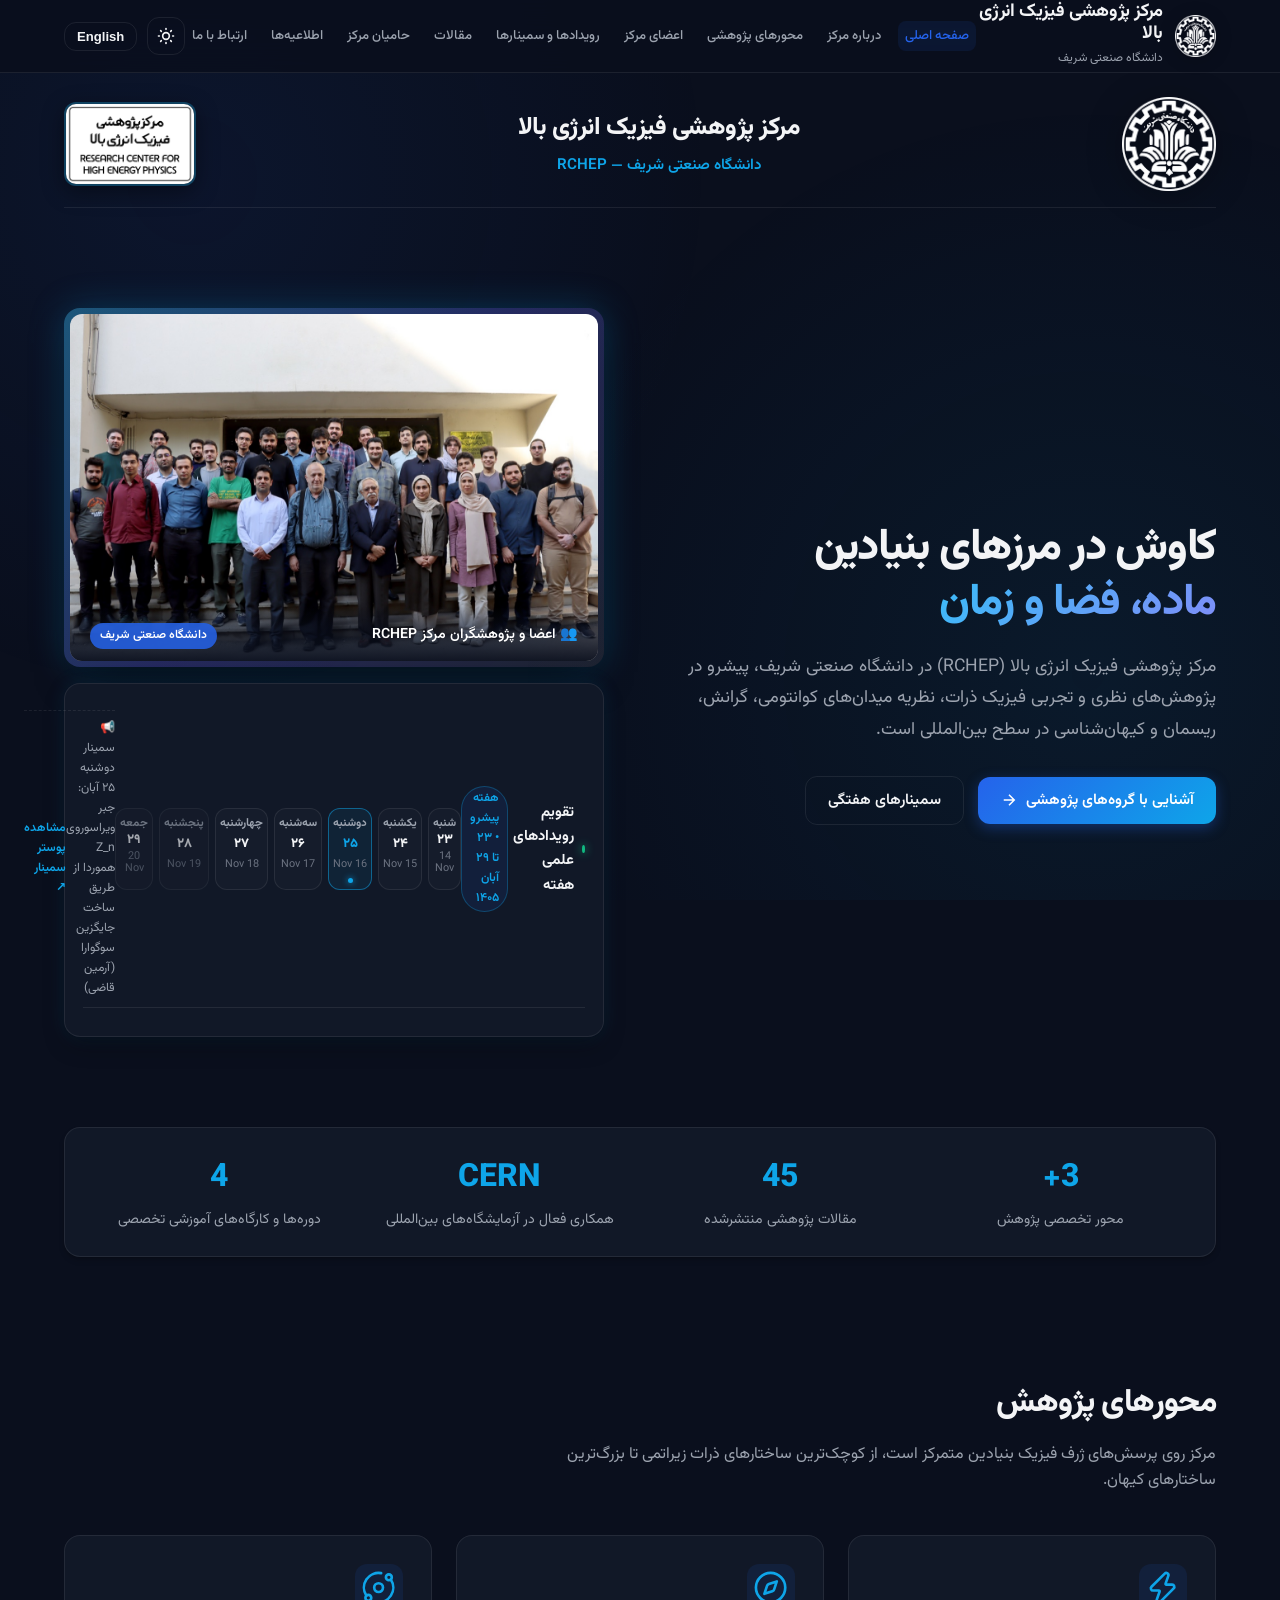
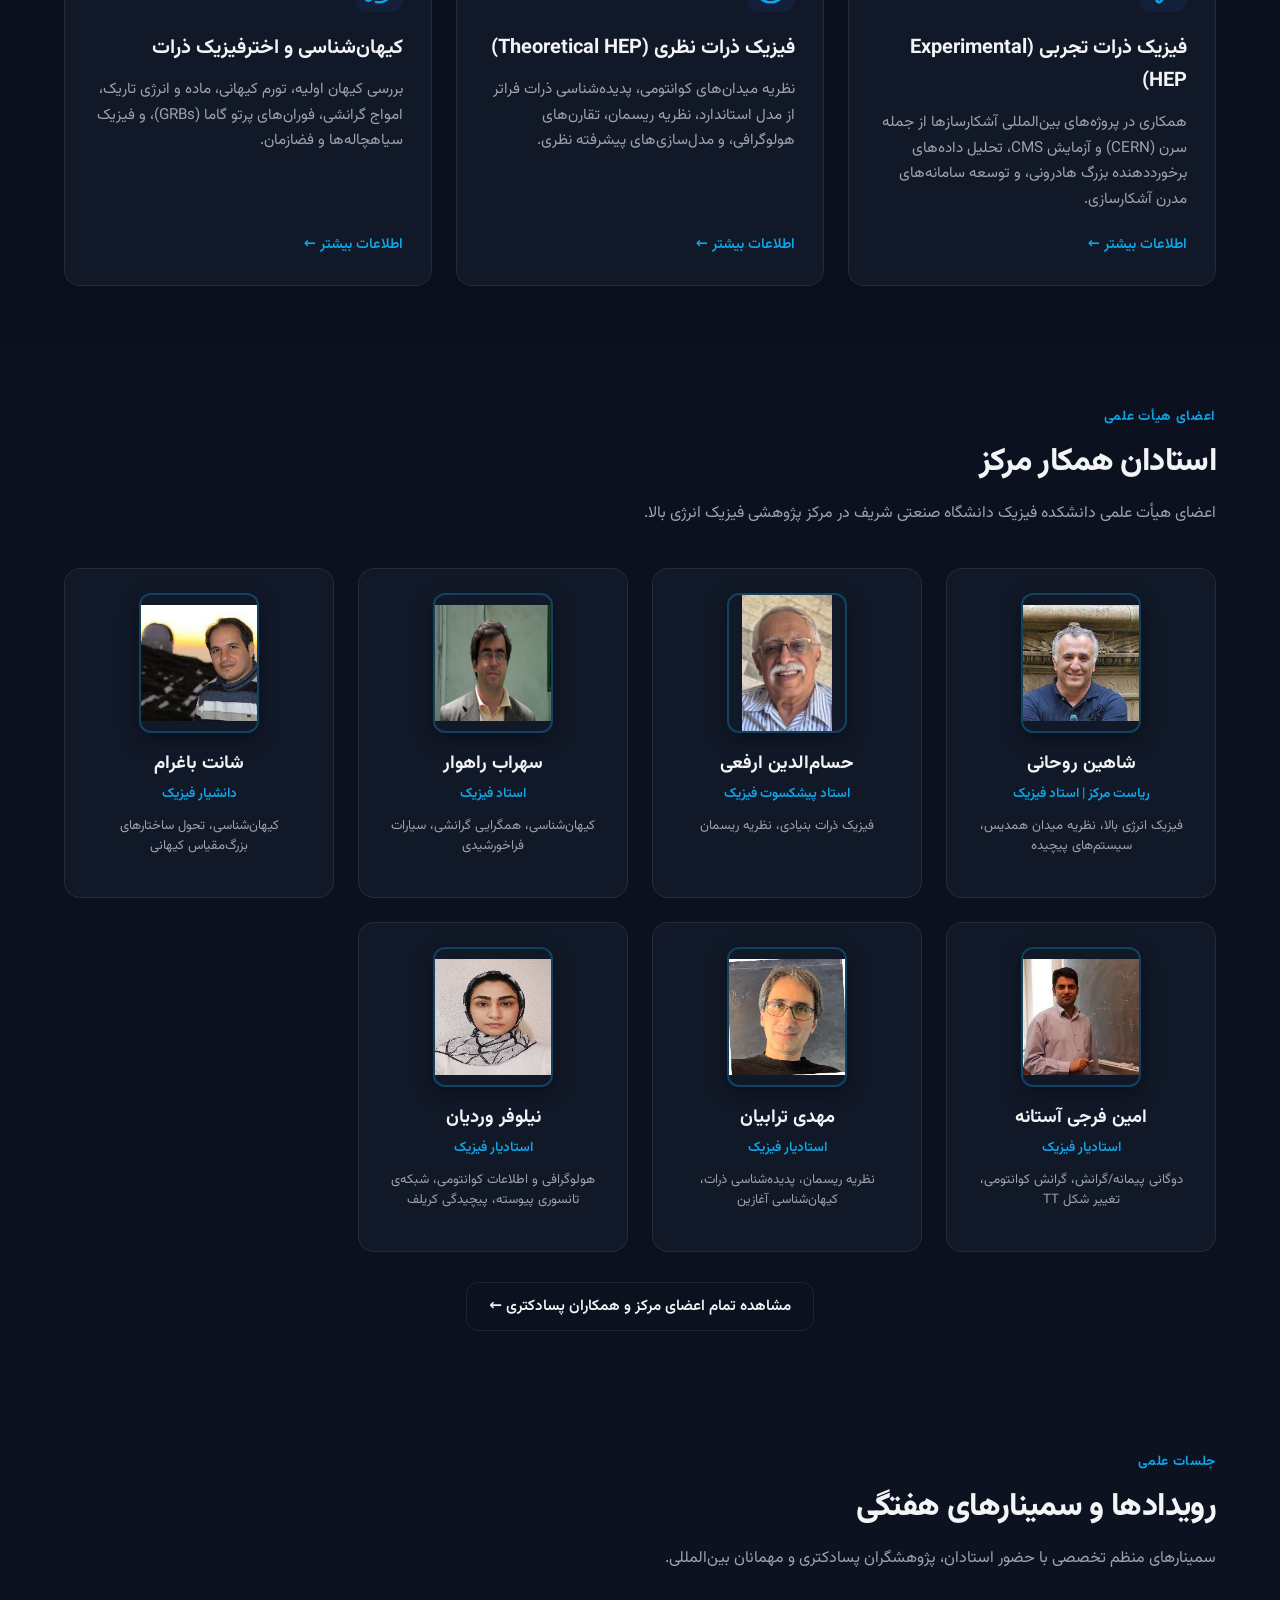
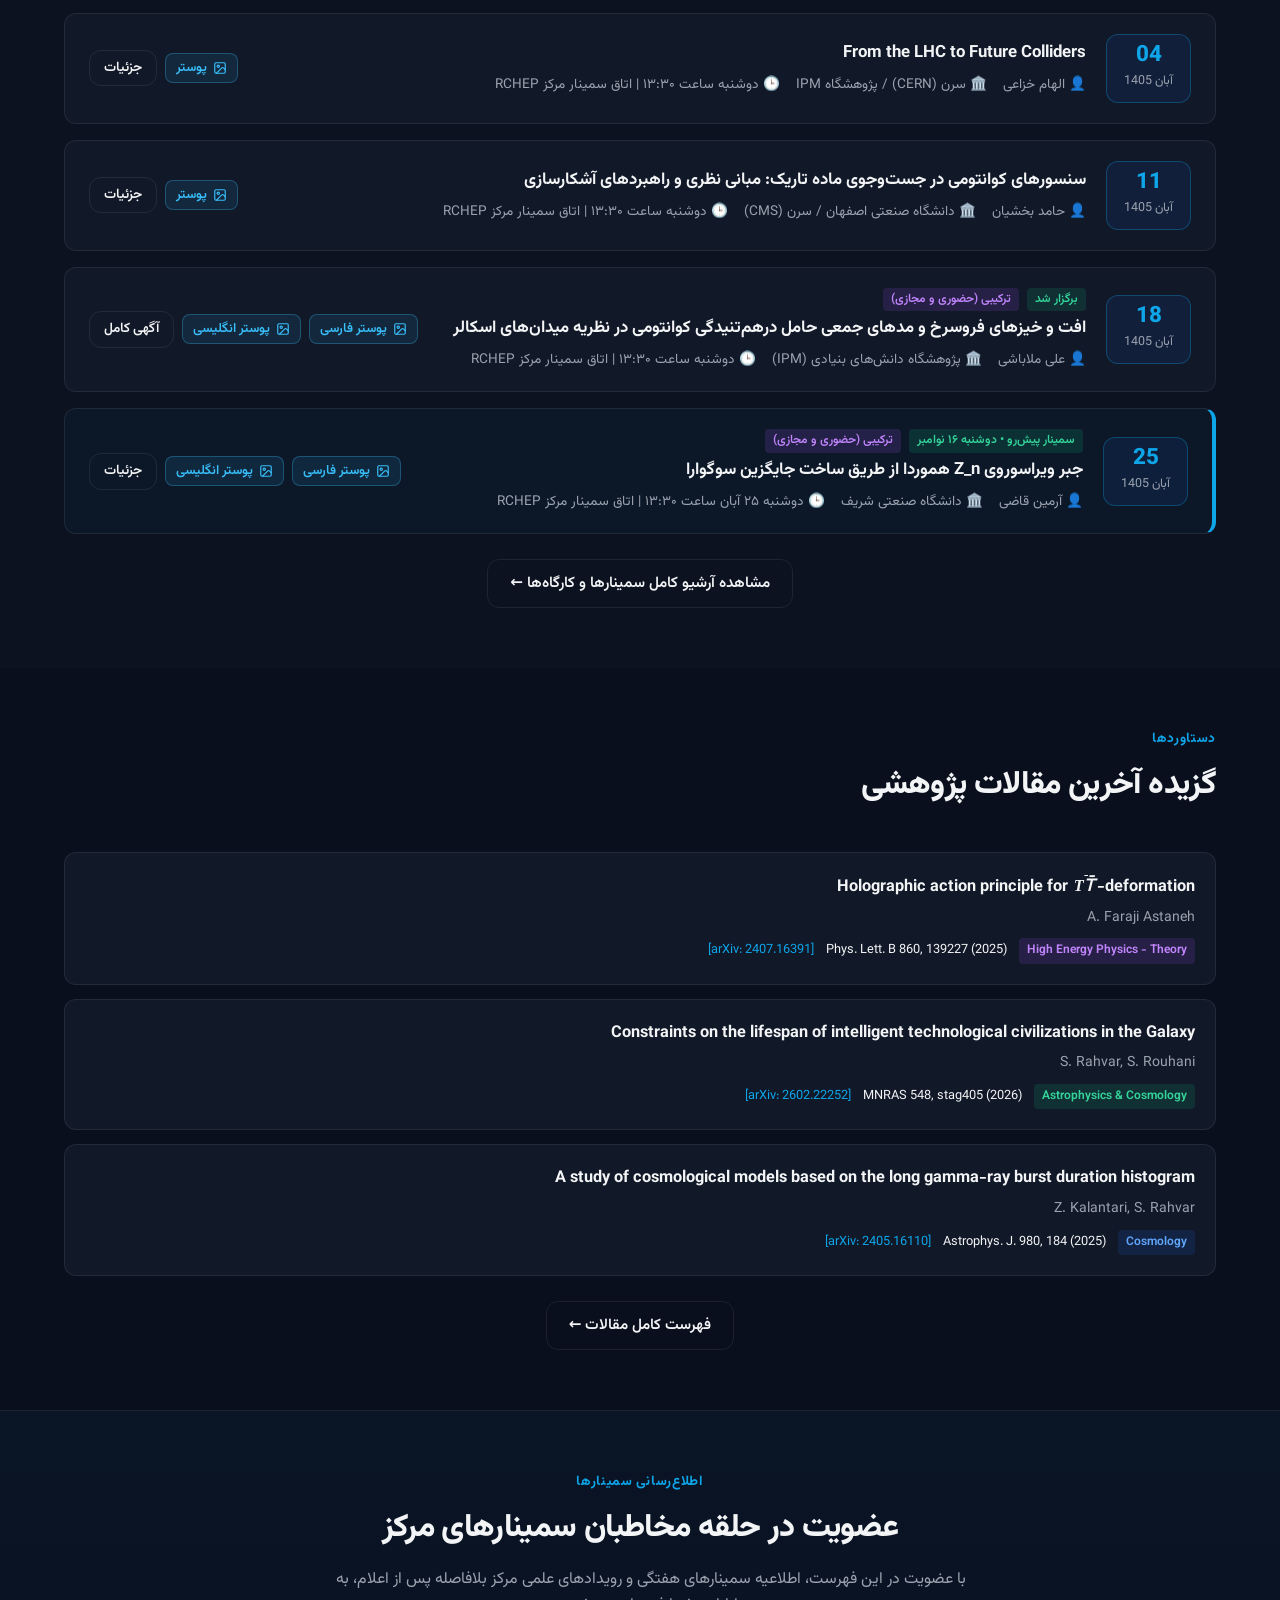
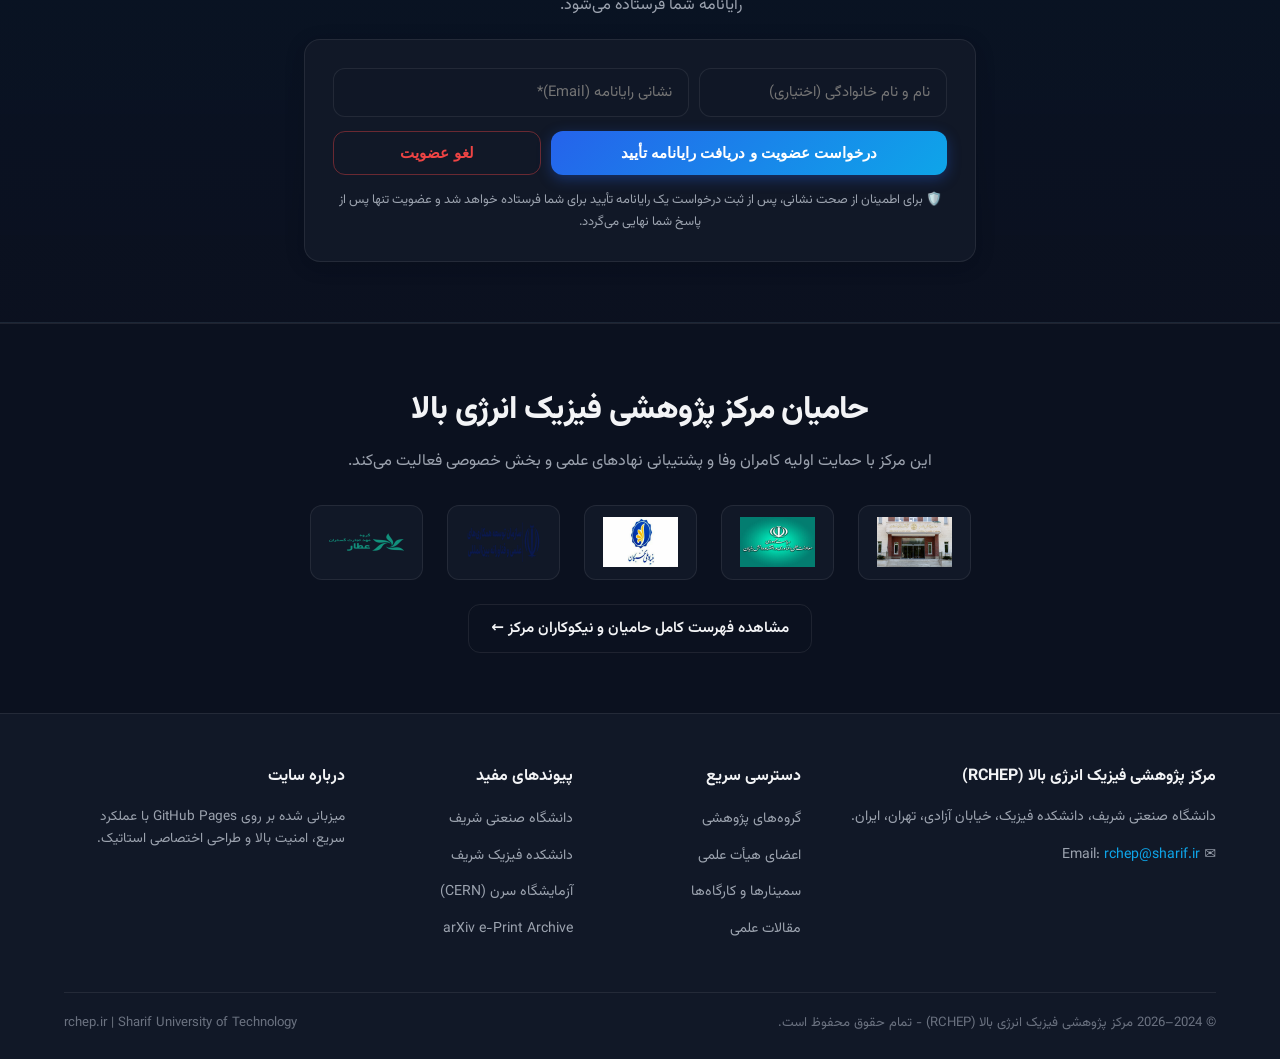
==== index.html @ a3e10720 "fix(site): poster hover warmed the 1 MB originals instead of the 78 KB previews The idle warm-up fet" ====
<!DOCTYPE html>
<html lang="fa" dir="rtl">
<head>
  <meta charset="UTF-8">
  <meta name="viewport" content="width=device-width, initial-scale=1.0">
  <title>مرکز پژوهشی فیزیک انرژی بالا | دانشگاه صنعتی شریف</title>
  <meta name="description" content="Research Center for High Energy Physics (RCHEP) - Sharif University of Technology">
  <link rel="stylesheet" href="assets/css/style.css?v=3">
  <link rel="icon" href="data:image/svg+xml,<svg xmlns=%22http://www.w3.org/2000/svg%22 viewBox=%220 0 100 100%22><text y=%22.9em%22 font-size=%2290%22>⚛️</text></svg>">
</head>
<body>
  <div class="cosmic-bg"></div>

  <!-- Header / Navigation -->
  <header class="navbar">
    <div class="container nav-container">
      <a href="index.html" class="brand">
        <div class="brand-logo">
          <img src="assets/images/sharif-logo.png" alt="آرم دانشگاه صنعتی شریف" class="sharif-logo">
        </div>
        <div class="brand-text">
          <h1 data-fa="مرکز پژوهشی فیزیک انرژی بالا" data-en="RCHEP">مرکز پژوهشی فیزیک انرژی بالا</h1>
          <span data-fa="دانشگاه صنعتی شریف" data-en="Sharif University of Technology">دانشگاه صنعتی شریف</span>
        </div>
      </a>

      <nav>
        <ul class="nav-links">
          <li><a href="index.html" class="nav-link active" data-fa="صفحه اصلی" data-en="Home">صفحه اصلی</a></li>
          <li><a href="about.html" class="nav-link" data-fa="درباره مرکز" data-en="About">درباره مرکز</a></li>
          <li><a href="research.html" class="nav-link" data-fa="محورهای پژوهشی" data-en="Research">محورهای پژوهشی</a></li>
          <li><a href="people.html" class="nav-link" data-fa="اعضای مرکز" data-en="People">اعضای مرکز</a></li>
          <li><a href="events.html" class="nav-link" data-fa="رویدادها و سمینارها" data-en="Events">رویدادها و سمینارها</a></li>
          <li><a href="publications.html" class="nav-link" data-fa="مقالات" data-en="Publications">مقالات</a></li>
          <li><a href="sponsors.html" class="nav-link" data-fa="حامیان مرکز" data-en="Sponsors">حامیان مرکز</a></li>
          <li><a href="notices.html" class="nav-link" data-fa="اطلاعیه‌ها" data-en="Notices">اطلاعیه‌ها</a></li>
          <li><a href="contact.html" class="nav-link" data-fa="ارتباط با ما" data-en="Contact">ارتباط با ما</a></li>
        </ul>
      </nav>

      <div class="nav-actions">
        <button id="theme-toggle" class="btn-icon" aria-label="Toggle theme">
          <svg width="20" height="20" fill="none" stroke="currentColor" viewBox="0 0 24 24">
            <path stroke-linecap="round" stroke-linejoin="round" stroke-width="2" d="M12 3v1m0 16v1m9-9h-1M4 12H3m15.364 6.364l-.707-.707M6.343 6.343l-.707-.707m12.728 0l-.707.707M6.343 17.657l-.707.707M16 12a4 4 0 11-8 0 4 4 0 018 0z"/>
          </svg>
        </button>
        <button id="lang-toggle" class="lang-switch">English</button>
        <button id="mobile-toggle" class="btn-icon mobile-toggle" aria-label="Open menu">
          <svg width="22" height="22" fill="none" stroke="currentColor" viewBox="0 0 24 24">
            <path stroke-linecap="round" stroke-linejoin="round" stroke-width="2" d="M4 6h16M4 12h16M4 18h16"/>
          </svg>
        </button>
      </div>
    </div>
  </header>

  <main>
    <!-- Institutional Branding Header (Sharif & Center Plaque) -->
    <div class="container">
      <div class="institutional-header">
        <a href="https://sharif.edu" target="_blank" rel="noopener" class="institutional-logo-link" title="دانشگاه صنعتی شریف">
          <img src="assets/images/sharif-logo.png" alt="آرم دانشگاه صنعتی شریف" class="inst-logo-sharif">
        </a>
        <div class="inst-title-box">
          <h1 data-fa="مرکز پژوهشی فیزیک انرژی بالا" data-en="Research Center for High Energy Physics">مرکز پژوهشی فیزیک انرژی بالا</h1>
          <span data-fa="دانشگاه صنعتی شریف — Research Center for High Energy Physics (RCHEP)" data-en="Sharif University of Technology">دانشگاه صنعتی شریف — RCHEP</span>
        </div>
        <div class="institutional-logo-link" title="نشان مرکز پژوهشی فیزیک انرژی بالا">
          <img src="assets/images/rchep-sign.jpg" alt="تابلو و نماد مرکز پژوهشی فیزیک انرژی بالا" class="inst-plaque-rchep">
        </div>
      </div>
    </div>

    <!-- Hero Section -->
    <section class="hero">
      <div class="container hero-grid">
        <div class="hero-content">
          <h2 class="hero-title">
            <span data-fa="کاوش در مرزهای بنیادین" data-en="Exploring the Fundamental Frontiers of">کاوش در مرزهای بنیادین</span><br>
            <span class="gradient-text" data-fa="ماده، فضا و زمان" data-en="Matter, Space & Time">ماده، فضا و زمان</span>
          </h2>
          <p class="hero-desc" data-fa="مرکز پژوهشی فیزیک انرژی بالا (RCHEP) در دانشگاه صنعتی شریف، پیشرو در پژوهش‌های نظری و تجربی فیزیک ذرات، نظریه میدان‌های کوانتومی، گرانش، ریسمان و کیهان‌شناسی در سطح بین‌المللی است." data-en="The Research Center for High Energy Physics (RCHEP) at Sharif University of Technology leads cutting-edge theoretical and experimental research in particle physics, quantum field theory, cosmology, string theory, and CERN collaborations.">
            مرکز پژوهشی فیزیک انرژی بالا (RCHEP) در دانشگاه صنعتی شریف، پیشرو در پژوهش‌های نظری و تجربی فیزیک ذرات، نظریه میدان‌های کوانتومی، گرانش، ریسمان و کیهان‌شناسی در سطح بین‌المللی است.
          </p>
          <div class="hero-buttons">
            <a href="research.html" class="btn btn-primary">
              <span data-fa="آشنایی با گروه‌های پژوهشی" data-en="Explore Research Areas">آشنایی با گروه‌های پژوهشی</span>
              <svg width="18" height="18" viewBox="0 0 24 24" fill="none" stroke="currentColor" stroke-width="2">
                <path d="M5 12h14M12 5l7 7-7 7"/>
              </svg>
            </a>
            <a href="events.html" class="btn btn-outline" data-fa="سمینارهای هفتگی" data-en="Weekly Seminars">سمینارهای هفتگی</a>
          </div>
        </div>

        <div class="hero-visual">
          <div class="hero-image-wrapper">
            <div class="hero-image-inner">
              <img src="rchep-people.jpg" alt="اعضای مرکز پژوهشی فیزیک انرژی بالا دانشگاه صنعتی شریف (RCHEP)">
              <div class="hero-image-caption">
                <span class="hero-image-caption-text" data-fa="اعضا و پژوهشگران مرکز RCHEP" data-en="RCHEP Faculty & Researchers">
                  👥 اعضا و پژوهشگران مرکز RCHEP
                </span>
                <span class="hero-image-badge" data-fa="دانشگاه صنعتی شریف" data-en="Sharif Univ.">دانشگاه صنعتی شریف</span>
              </div>
            </div>
          </div>

          <!-- Weekly Academic Events Calendar -->
          <div class="weekly-calendar-card">
            <div class="cal-header">
              <div class="cal-title-wrap">
                <span class="cal-pulse-dot"></span>
                <strong data-fa="تقویم رویدادهای علمی هفته" data-en="Weekly Academic Calendar">تقویم رویدادهای علمی هفته</strong>
              </div>
              <span class="cal-badge-info" data-fa="هفته پیشرو • ۲۳ تا ۲۹ آبان ۱۴۰۵" data-en="Upcoming Week • Nov 14 – 20, 2026">هفته پیشرو • ۲۳ تا ۲۹ آبان ۱۴۰۵</span>
            <div class="cal-days-row">
              <!-- Sat (23 Aban / 14 Nov - Houshvareh) -->
              <div class="cal-day-cell">
                <div class="cal-day-name" data-fa="شنبه" data-en="Sat">شنبه</div>
                <div class="cal-shamsi-date" data-fa="۲۳" data-en="23">۲۳</div>
                <div class="cal-greg-date">14 Nov</div>
                <div class="cal-event-indicator"></div>
                <div class="cal-tooltip">
                  <span class="cal-tip-badge badge-purple" data-fa="ساعت ۱۲:۳۰ — نشست هوشواره" data-en="12:30 — Houshvareh AI">ساعت ۱۲:۳۰ — نشست هوشواره</span>
                  <div class="cal-tip-title" data-fa="هوش مصنوعی و یادگیری ماشین در فیزیک" data-en="AI & ML in Physics">هوش مصنوعی و یادگیری ماشین در فیزیک</div>
                  <div class="cal-tip-venue" data-fa="🏛️ اتاق سمینار مرکز پژوهشی RCHEP" data-en="🏛️ RCHEP Seminar Room">🏛️ اتاق سمینار مرکز پژوهشی RCHEP</div>
                </div>
              </div>
              <!-- Sun (24 Aban / 15 Nov) -->
              <div class="cal-day-cell">
                <div class="cal-day-name" data-fa="یکشنبه" data-en="Sun">یکشنبه</div>
                <div class="cal-shamsi-date" data-fa="۲۴" data-en="24">۲۴</div>
                <div class="cal-greg-date">15 Nov</div>
                <div class="cal-event-indicator"></div>
                <div class="cal-tooltip">
                  <div class="cal-tip-title" data-fa="یکشنبه ۲۴ آبان (15 Nov)" data-en="Sunday, Nov 15">یکشنبه ۲۴ آبان (15 Nov)</div>
                  <div class="cal-tip-desc" data-fa="جلسات پژوهشی دانشجویان تحصیلات تکمیلی و پسادکتری" data-en="Graduate & Postdoc research consultations">جلسات پژوهشی دانشجویان تحصیلات تکمیلی و پسادکتری</div>
                </div>
              </div>
              <!-- Mon (Active Seminar: 25 Aban / 16 Nov — Armin Ghazi) -->
              <div class="cal-day-cell active-event">
                <div class="cal-day-name" data-fa="دوشنبه" data-en="Mon">دوشنبه</div>
                <div class="cal-shamsi-date" data-fa="۲۵" data-en="25">۲۵</div>
                <div class="cal-greg-date">16 Nov</div>
                <div class="cal-event-indicator active"></div>
                <div class="cal-tooltip">
                  <span class="cal-tip-badge badge-blue" data-fa="ساعت ۱۳:۳۰ — سمینار فیزیک انرژی بالا" data-en="13:30 — HEP Seminar">ساعت ۱۳:۳۰ — سمینار فیزیک انرژی بالا</span>
                  <div class="cal-tip-title" data-fa="جبر ویراسوروی Z_n هموردا از طریق ساخت جایگزین سوگوارا" data-en="The Z_n equivariant Virasoro algebra via alternative Sugawara construction">جبر ویراسوروی Z_n هموردا از طریق ساخت جایگزین سوگوارا</div>
                  <div class="cal-tip-speaker" data-fa="👤 آرمین قاضی (دانشگاه صنعتی شریف)" data-en="👤 Armin Ghazi (Sharif University of Technology)">👤 آرمین قاضی (دانشگاه صنعتی شریف)</div>
                  <div class="cal-tip-venue" data-fa="🏛️ دوشنبه ۲۵ آبان ساعت ۱۳:۳۰ | اتاق سمینار RCHEP + مجازی" data-en="🏛️ Monday Nov 16, 13:30 | RCHEP Seminar Room + Online">🏛️ دوشنبه ۲۵ آبان ساعت ۱۳:۳۰ | اتاق سمینار RCHEP + مجازی</div>
                </div>
              </div>
              <!-- Tue (26 Aban / 17 Nov) -->
              <div class="cal-day-cell">
                <div class="cal-day-name" data-fa="سه‌شنبه" data-en="Tue">سه‌شنبه</div>
                <div class="cal-shamsi-date" data-fa="۲۶" data-en="26">۲۶</div>
                <div class="cal-greg-date">17 Nov</div>
                <div class="cal-event-indicator"></div>
                <div class="cal-tooltip">
                  <div class="cal-tip-title" data-fa="سه‌شنبه ۲۶ آبان (17 Nov)" data-en="Tuesday, Nov 17">سه‌شنبه ۲۶ آبان (17 Nov)</div>
                  <div class="cal-tip-desc" data-fa="جلسات تخصصی گروه‌های تحقیقاتی و سمینارهای داخلی" data-en="Specialized research group sessions & internal seminars">جلسات تخصصی گروه‌های تحقیقاتی و سمینارهای داخلی</div>
                </div>
              </div>
              <!-- Wed (27 Aban / 18 Nov) -->
              <div class="cal-day-cell">
                <div class="cal-day-name" data-fa="چهارشنبه" data-en="Wed">چهارشنبه</div>
                <div class="cal-shamsi-date" data-fa="۲۷" data-en="27">۲۷</div>
                <div class="cal-greg-date">18 Nov</div>
                <div class="cal-event-indicator"></div>
                <div class="cal-tooltip">
                  <div class="cal-tip-title" data-fa="چهارشنبه ۲۷ آبان (18 Nov)" data-en="Wednesday, Nov 18">چهارشنبه ۲۷ آبان (18 Nov)</div>
                  <div class="cal-tip-desc" data-fa="جلسات ژورنال کلاب و مرور مقالات arXiv" data-en="Journal club & arXiv paper review">جلسات ژورنال کلاب و مرور مقالات arXiv</div>
                </div>
              </div>
              <!-- Thu (28 Aban / 19 Nov) -->
              <div class="cal-day-cell weekend">
                <div class="cal-day-name" data-fa="پنجشنبه" data-en="Thu">پنجشنبه</div>
                <div class="cal-shamsi-date" data-fa="۲۸" data-en="28">۲۸</div>
                <div class="cal-greg-date">19 Nov</div>
                <div class="cal-event-indicator"></div>
                <div class="cal-tooltip">
                  <div class="cal-tip-title" data-fa="پنجشنبه ۲۸ آبان (19 Nov)" data-en="Thursday, Nov 19">پنجشنبه ۲۸ آبان (19 Nov)</div>
                  <div class="cal-tip-desc" data-fa="پژوهش‌های فردی و شبیه‌سازی‌های عددی" data-en="Individual research & numerical simulations">پژوهش‌های فردی و شبیه‌سازی‌های عددی</div>
                </div>
              </div>
              <!-- Fri (29 Aban / 20 Nov) -->
              <div class="cal-day-cell weekend">
                <div class="cal-day-name" data-fa="جمعه" data-en="Fri">جمعه</div>
                <div class="cal-shamsi-date" data-fa="۲۹" data-en="29">۲۹</div>
                <div class="cal-greg-date">20 Nov</div>
                <div class="cal-event-indicator"></div>
                <div class="cal-tooltip">
                  <div class="cal-tip-title" data-fa="جمعه ۲۹ آبان (20 Nov)" data-en="Friday, Nov 20">جمعه ۲۹ آبان (20 Nov)</div>
                  <div class="cal-tip-desc" data-fa="تعطیل پایان هفته" data-en="Weekend">تعطیل پایان هفته</div>
                </div>
              </div>
            </div>
            <!-- Notice for upcoming seminar on Monday 25 Aban -->
            <div style="margin-top: 10px; padding-top: 8px; border-top: 1px dashed var(--border-color); display: flex; justify-content: space-between; align-items: center; font-size: 0.76rem;">
              <span style="color: var(--text-muted);" data-fa="📢 سمینار دوشنبه ۲۵ آبان: جبر ویراسوروی Z_n هموردا از طریق ساخت جایگزین سوگوارا (آرمین قاضی)" data-en="📢 Monday Nov 16 Seminar: The Z_n equivariant Virasoro algebra via alternative Sugawara construction (Armin Ghazi)">📢 سمینار دوشنبه ۲۵ آبان: جبر ویراسوروی Z_n هموردا از طریق ساخت جایگزین سوگوارا (آرمین قاضی)</span>
              <a href="events.html#hep-upcoming" style="color: var(--accent); font-weight: 600; text-decoration: none;" data-fa="مشاهده پوستر سمینار ↗" data-en="Seminar Poster ↗">مشاهده پوستر سمینار ↗</a>
            </div>
          </div>
        </div>
      </div>
    </section>

    <!-- Stats Ribbon -->
    <div class="container">
      <div class="stats-bar">
        <div class="stat-item">
          <h3>3+</h3>
          <p data-fa="محور تخصصی پژوهش" data-en="Core Research Divisions">محور تخصصی پژوهش</p>
        </div>
        <div class="stat-item">
          <h3>45</h3>
          <p data-fa="مقالات پژوهشی منتشرشده" data-en="Published Research Papers">مقالات پژوهشی منتشرشده</p>
        </div>
        <div class="stat-item">
          <h3>CERN</h3>
          <p data-fa="همکاری فعال در آزمایشگاه‌های بین‌المللی" data-en="International Collaborations">همکاری فعال در آزمایشگاه‌های بین‌المللی</p>
        </div>
        <div class="stat-item">
          <h3>4</h3>
          <p data-fa="دوره‌ها و کارگاه‌های آموزشی تخصصی" data-en="Intensive Workshops & Courses">دوره‌ها و کارگاه‌های آموزشی تخصصی</p>
        </div>
      </div>
    </div>

    <!-- Research Areas Section -->
    <section class="section">
      <div class="container">
        <div class="section-header">
          <h3 class="section-title" data-fa="محورهای پژوهش" data-en="Research Areas">محورهای پژوهش</h3>
          <p class="section-desc" data-fa="مرکز روی پرسش‌های ژرف فیزیک بنیادین متمرکز است، از کوچک‌ترین ساختارهای ذرات زیراتمی تا بزرگ‌ترین ساختارهای کیهان." data-en="Focusing on profound questions in fundamental physics, from subatomic scales to the largest cosmic structures.">
            مرکز روی پرسش‌های ژرف فیزیک بنیادین متمرکز است، از کوچک‌ترین ساختارهای ذرات زیراتمی تا بزرگ‌ترین ساختارهای کیهان.
          </p>
        </div>

        <div class="cards-grid">
          <!-- Card 1 -->
          <div class="card">
            <div class="card-icon"><i data-lucide="zap"></i></div>
            <h4 class="card-title" data-fa="فیزیک ذرات تجربی (Experimental HEP)" data-en="Experimental Particle Physics">فیزیک ذرات تجربی (Experimental HEP)</h4>
            <p class="card-body" data-fa="همکاری در پروژه‌های بین‌المللی آشکارسازها از جمله سرن (CERN) و آزمایش CMS، تحلیل داده‌های برخورددهنده بزرگ هادرونی، و توسعه سامانه‌های مدرن آشکارسازی." data-en="Active participation in international experiments including CERN and the CMS detector, LHC data analysis, and advanced particle detector instrumentation.">
              همکاری در پروژه‌های بین‌المللی آشکارسازها از جمله سرن (CERN) و آزمایش CMS، تحلیل داده‌های برخورددهنده بزرگ هادرونی، و توسعه سامانه‌های مدرن آشکارسازی.
            </p>
            <a href="research.html#experimental" class="card-link" data-fa="اطلاعات بیشتر ←" data-en="Learn More →">اطلاعات بیشتر ←</a>
          </div>

          <!-- Card 2 -->
          <div class="card">
            <div class="card-icon"><i data-lucide="compass"></i></div>
            <h4 class="card-title" data-fa="فیزیک ذرات نظری (Theoretical HEP)" data-en="Theoretical Particle Physics">فیزیک ذرات نظری (Theoretical HEP)</h4>
            <p class="card-body" data-fa="نظریه میدان‌های کوانتومی، پدیده‌شناسی ذرات فراتر از مدل استاندارد، نظریه ریسمان، تقارن‌های هولوگرافی، و مدل‌سازی‌های پیشرفته نظری." data-en="Quantum Field Theory, Beyond the Standard Model physics, String Theory, Holographic Dualities (AdS/CFT), and mathematical physics.">
              نظریه میدان‌های کوانتومی، پدیده‌شناسی ذرات فراتر از مدل استاندارد، نظریه ریسمان، تقارن‌های هولوگرافی، و مدل‌سازی‌های پیشرفته نظری.
            </p>
            <a href="research.html#theoretical" class="card-link" data-fa="اطلاعات بیشتر ←" data-en="Learn More →">اطلاعات بیشتر ←</a>
          </div>

          <!-- Card 3 -->
          <div class="card">
            <div class="card-icon"><i data-lucide="orbit"></i></div>
            <h4 class="card-title" data-fa="کیهان‌شناسی و اخترفیزیک ذرات" data-en="Cosmology & Astroparticle Physics">کیهان‌شناسی و اخترفیزیک ذرات</h4>
            <p class="card-body" data-fa="بررسی کیهان اولیه، تورم کیهانی، ماده و انرژی تاریک، امواج گرانشی، فوران‌های پرتو گاما (GRBs)، و فیزیک سیاهچاله‌ها و فضازمان." data-en="Early universe cosmology, cosmological inflation, dark matter, dark energy, gravitational waves, gamma-ray bursts (GRBs), and black hole physics.">
              بررسی کیهان اولیه، تورم کیهانی، ماده و انرژی تاریک، امواج گرانشی، فوران‌های پرتو گاما (GRBs)، و فیزیک سیاهچاله‌ها و فضازمان.
            </p>
            <a href="research.html#cosmology" class="card-link" data-fa="اطلاعات بیشتر ←" data-en="Learn More →">اطلاعات بیشتر ←</a>
          </div>
        </div>
      </div>
    </section>

    <!-- Faculty Members Preview -->
    <section class="section" style="background: rgba(17, 24, 39, 0.25);">
      <div class="container">
        <div class="section-header">
          <span class="section-tag" data-fa="اعضای هیأت علمی" data-en="Faculty">اعضای هیأت علمی</span>
          <h3 class="section-title" data-fa="استادان همکار مرکز" data-en="Affiliated Faculty Members">استادان همکار مرکز</h3>
          <p class="section-desc" data-fa="اعضای هیأت علمی دانشکده فیزیک دانشگاه صنعتی شریف در مرکز پژوهشی فیزیک انرژی بالا." data-en="Faculty members from the Department of Physics at Sharif University of Technology.">
            اعضای هیأت علمی دانشکده فیزیک دانشگاه صنعتی شریف در مرکز پژوهشی فیزیک انرژی بالا.
          </p>
        </div>

        <div class="cards-grid" style="grid-template-columns: repeat(auto-fit, minmax(260px, 1fr));">
          <div class="card person-card">
            <div class="avatar"><img src="assets/images/people/rouhani.jpg" alt="شاهین روحانی"></div>
            <h4 class="person-name" data-fa="شاهین روحانی" data-en="Shahin Rouhani">شاهین روحانی</h4>
            <div class="person-role" data-fa="ریاست مرکز | استاد فیزیک" data-en="Director | Professor">ریاست مرکز | استاد فیزیک</div>
            <p class="person-interests" data-fa="فیزیک انرژی بالا، نظریه میدان همدیس، سیستم‌های پیچیده" data-en="High Energy Physics, CFT, Complex Systems">فیزیک انرژی بالا، نظریه میدان همدیس، سیستم‌های پیچیده</p>
          </div>

          <div class="card person-card">
            <div class="avatar"><img src="assets/images/people/arfaei.jpg" alt="حسام‌الدین ارفعی"></div>
            <h4 class="person-name" data-fa="حسام‌الدین ارفعی" data-en="Hesamoddin Arfaei">حسام‌الدین ارفعی</h4>
            <div class="person-role" data-fa="استاد پیشکسوت فیزیک" data-en="Professor">استاد پیشکسوت فیزیک</div>
            <p class="person-interests" data-fa="فیزیک ذرات بنیادی، نظریه ریسمان" data-en="Elementary Particle Physics, String Theory">فیزیک ذرات بنیادی، نظریه ریسمان</p>
          </div>

          <div class="card person-card">
            <div class="avatar"><img src="assets/images/people/rahvar.jpg" alt="سهراب راهوار"></div>
            <h4 class="person-name" data-fa="سهراب راهوار" data-en="Sohrab Rahvar">سهراب راهوار</h4>
            <div class="person-role" data-fa="استاد فیزیک" data-en="Professor">استاد فیزیک</div>
            <p class="person-interests" data-fa="کیهان‌شناسی، همگرایی گرانشی، سیارات فراخورشیدی" data-en="Cosmology, Gravitational Lensing, Exoplanets">کیهان‌شناسی، همگرایی گرانشی، سیارات فراخورشیدی</p>
          </div>

          <div class="card person-card">
            <div class="avatar"><img src="assets/images/people/baghram.jpg" alt="شانت باغرام"></div>
            <h4 class="person-name" data-fa="شانت باغرام" data-en="Shant Baghram">شانت باغرام</h4>
            <div class="person-role" data-fa="دانشیار فیزیک" data-en="Associate Professor">دانشیار فیزیک</div>
            <p class="person-interests" data-fa="کیهان‌شناسی، تحول ساختارهای بزرگ‌مقیاس کیهانی" data-en="Cosmology, Large Scale Structures">کیهان‌شناسی، تحول ساختارهای بزرگ‌مقیاس کیهانی</p>
          </div>

          <div class="card person-card">
            <div class="avatar"><img src="assets/images/people/faraji.jpg" alt="امین فرجی آستانه"></div>
            <h4 class="person-name" data-fa="امین فرجی آستانه" data-en="Amin Faraji Astaneh">امین فرجی آستانه</h4>
            <div class="person-role" data-fa="استادیار فیزیک" data-en="Assistant Professor">استادیار فیزیک</div>
            <p class="person-interests" data-fa="دوگانی پیمانه/گرانش، گرانش کوانتومی، تغییر شکل TT" data-en="Gauge/Gravity Duality, Quantum Gravity, TT-deformation">دوگانی پیمانه/گرانش، گرانش کوانتومی، تغییر شکل TT</p>
          </div>

          <div class="card person-card">
            <div class="avatar"><img src="assets/images/people/torabian.jpg" alt="مهدی ترابیان"></div>
            <h4 class="person-name" data-fa="مهدی ترابیان" data-en="Mahdi Torabian">مهدی ترابیان</h4>
            <div class="person-role" data-fa="استادیار فیزیک" data-en="Assistant Professor">استادیار فیزیک</div>
            <p class="person-interests" data-fa="نظریه ریسمان، پدیده‌شناسی ذرات، کیهان‌شناسی آغازین" data-en="String Theory, Particle Phenomenology, Early Universe">نظریه ریسمان، پدیده‌شناسی ذرات، کیهان‌شناسی آغازین</p>
          </div>

          <div class="card person-card">
            <div class="avatar"><img src="assets/images/people/vardian.jpg" alt="نیلوفر وردیان"></div>
            <h4 class="person-name" data-fa="نیلوفر وردیان" data-en="Niloofar Vardian">نیلوفر وردیان</h4>
            <div class="person-role" data-fa="استادیار فیزیک" data-en="Assistant Professor">استادیار فیزیک</div>
            <p class="person-interests" data-fa="هولوگرافی و اطلاعات کوانتومی، شبکه‌ی تانسوری پیوسته، پیچیدگی کریلف" data-en="Holography & Quantum Information, Tensor Networks, Krylov Complexity">هولوگرافی و اطلاعات کوانتومی، شبکه‌ی تانسوری پیوسته، پیچیدگی کریلف</p>
          </div>
        </div>

        <div style="text-align: center; margin-top: 30px;">
          <a href="people.html" class="btn btn-outline" data-fa="مشاهده تمام اعضای مرکز و همکاران پسادکتری ←" data-en="View All Faculty & Postdocs →">
            مشاهده تمام اعضای مرکز و همکاران پسادکتری ←
          </a>
        </div>
      </div>
    </section>

    <!-- Upcoming Seminars & Events -->
    <section class="section" style="background: rgba(17, 24, 39, 0.4);">
      <div class="container">
        <div class="section-header">
          <span class="section-tag" data-fa="جلسات علمی" data-en="Scientific Talks">جلسات علمی</span>
          <h3 class="section-title" data-fa="رویدادها و سمینارهای هفتگی" data-en="Seminars & Upcoming Events">رویدادها و سمینارهای هفتگی</h3>
          <p class="section-desc" data-fa="سمینارهای منظم تخصصی با حضور استادان، پژوهشگران پسادکتری و مهمانان بین‌المللی." data-en="Regular research seminars with faculty, postdocs, and international guest speakers.">
            سمینارهای منظم تخصصی با حضور استادان، پژوهشگران پسادکتری و مهمانان بین‌المللی.
          </p>
        </div>

        <div class="events-list">
          <div class="event-item">
            <div class="event-date-box">
              <div class="day">04</div>
              <div class="month" data-fa="آبان 1405" data-en="Oct 2026">آبان 1405</div>
            </div>
            <div class="event-info">
              <h4 data-fa="From the LHC to Future Colliders" data-en="From the LHC to Future Colliders">From the LHC to Future Colliders</h4>
              <div class="event-meta">
                <span data-fa="👤 الهام خزاعی" data-en="👤 Elham Khazaie">👤 الهام خزاعی</span>
                <span data-fa="🏛️ سرن (CERN) / پژوهشگاه IPM" data-en="🏛️ CERN / IPM">🏛️ سرن (CERN) / پژوهشگاه IPM</span>
                <span data-fa="🕒 دوشنبه ساعت ۱۳:۳۰ | اتاق سمینار مرکز RCHEP" data-en="🕒 Monday 13:30 | RCHEP Seminar Room">🕒 دوشنبه ساعت ۱۳:۳۰ | اتاق سمینار مرکز RCHEP</span>
              </div>
            </div>
            <div style="display: flex; gap: 8px; align-items: center; flex-wrap: wrap;">
              <button class="poster-btn" data-poster="assets/images/events/4_aban.jpg" data-title="From the LHC to Future Colliders (الهام خزاعی)" data-fa="🖼️ پوستر" data-en="🖼️ Poster" style="--poster:url('/assets/images/events/4_aban-preview.jpg')">
                <i data-lucide="image"></i>
                <span data-fa="پوستر" data-en="Poster">پوستر</span>
              </button>
              <a href="events.html" class="btn btn-outline" style="padding: 6px 14px; font-size: 0.85rem;" data-fa="جزئیات" data-en="Details">جزئیات</a>
            </div>
          </div>

          <div class="event-item">
            <div class="event-date-box">
              <div class="day">11</div>
              <div class="month" data-fa="آبان 1405" data-en="Nov 2026">آبان 1405</div>
            </div>
            <div class="event-info">
              <h4 data-fa="سنسورهای کوانتومی در جست‌وجوی ماده تاریک: مبانی نظری و راهبردهای آشکارسازی" data-en="Quantum Sensors in the Search for Dark Matter: Theoretical Foundations and Detection Strategies">سنسورهای کوانتومی در جست‌وجوی ماده تاریک: مبانی نظری و راهبردهای آشکارسازی</h4>
              <div class="event-meta">
                <span data-fa="👤 حامد بخشیان" data-en="👤 Hamed Bakhshian">👤 حامد بخشیان</span>
                <span data-fa="🏛️ دانشگاه صنعتی اصفهان / سرن (CMS)" data-en="🏛️ IUT / CERN (CMS)">🏛️ دانشگاه صنعتی اصفهان / سرن (CMS)</span>
                <span data-fa="🕒 دوشنبه ساعت ۱۳:۳۰ | اتاق سمینار مرکز RCHEP" data-en="🕒 Monday 13:30 | RCHEP Seminar Room">🕒 دوشنبه ساعت ۱۳:۳۰ | اتاق سمینار مرکز RCHEP</span>
              </div>
            </div>
            <div style="display: flex; gap: 8px; align-items: center; flex-wrap: wrap;">
              <button class="poster-btn" data-poster="assets/images/events/11_aban.png" data-title="سنسورهای کوانتومی در جست‌وجوی ماده تاریک (حامد بخشیان)" data-fa="🖼️ پوستر" data-en="🖼️ Poster" style="--poster:url('/assets/images/events/11_aban-preview.jpg')">
                <i data-lucide="image"></i>
                <span data-fa="پوستر" data-en="Poster">پوستر</span>
              </button>
              <a href="events.html" class="btn btn-outline" style="padding: 6px 14px; font-size: 0.85rem;" data-fa="جزئیات" data-en="Details">جزئیات</a>
            </div>
          </div>

          <div class="event-item">
            <div class="event-date-box">
              <div class="day">18</div>
              <div class="month" data-fa="آبان 1405" data-en="Nov 2026">آبان 1405</div>
            </div>
            <div class="event-info">
              <div style="display: flex; align-items: center; gap: 8px; margin-bottom: 4px; flex-wrap: wrap;">
                <span class="badge badge-green" style="font-size: 0.75rem; padding: 2px 8px;" data-fa="برگزار شد" data-en="Held">برگزار شد</span>
                <span class="badge badge-purple" style="font-size: 0.75rem; padding: 2px 8px;" data-fa="ترکیبی (حضوری و مجازی)" data-en="Hybrid">ترکیبی (حضوری و مجازی)</span>
              </div>
              <h4 data-fa="افت و خیزهای فروسرخ و مدهای جمعی حامل درهم‌تنیدگی کوانتومی در نظریه میدان‌های اسکالر" data-en="Infrared fluctuations and collective entanglement modes in scalar field theories">افت و خیزهای فروسرخ و مدهای جمعی حامل درهم‌تنیدگی کوانتومی در نظریه میدان‌های اسکالر</h4>
              <div class="event-meta">
                <span data-fa="👤 علی ملاباشی" data-en="👤 Ali Mollabashi">👤 علی ملاباشی</span>
                <span data-fa="🏛️ پژوهشگاه دانش‌های بنیادی (IPM)" data-en="🏛️ IPM, Tehran">🏛️ پژوهشگاه دانش‌های بنیادی (IPM)</span>
                <span data-fa="🕒 دوشنبه ساعت ۱۳:۳۰ | اتاق سمینار مرکز RCHEP" data-en="🕒 Monday 13:30 | RCHEP Seminar Room">🕒 دوشنبه ساعت ۱۳:۳۰ | اتاق سمینار مرکز RCHEP</span>
              </div>
            </div>
            <div style="display: flex; gap: 8px; align-items: center; flex-wrap: wrap;">
              <button class="poster-btn" data-poster="assets/images/events/18-aban-fa.jpg" data-title="افت و خیزهای فروسرخ و مدهای جمعی حامل درهم‌تنیدگی (علی ملاباشی)" data-fa="🖼️ پوستر فارسی" data-en="🖼️ Persian Poster" style="--poster:url('/assets/images/events/18-aban-fa-preview.jpg')">
                <i data-lucide="image"></i>
                <span data-fa="پوستر فارسی" data-en="Persian Poster">پوستر فارسی</span>
              </button>
              <button class="poster-btn" data-poster="assets/images/events/18-aban-en.jpg" data-title="Infrared fluctuations and collective entanglement modes (Ali Mollabashi)" data-fa="🖼️ پوستر انگلیسی" data-en="🖼️ English Poster" style="--poster:url('/assets/images/events/18-aban-en-preview.jpg')">
                <i data-lucide="image"></i>
                <span data-fa="پوستر انگلیسی" data-en="English Poster">پوستر انگلیسی</span>
              </button>
              <a href="notices.html" class="btn btn-outline" style="padding: 6px 14px; font-size: 0.85rem;" data-fa="آگهی کامل" data-en="Full Notice">آگهی کامل</a>
            </div>
          </div>
          <div class="event-item" id="hep-upcoming" style="border-inline-start: 4px solid var(--accent); background: rgba(56, 189, 248, 0.04);">
            <div class="event-date-box">
              <div class="day" style="color: var(--accent); font-weight: 800;">25</div>
              <div class="month" data-fa="آبان 1405" data-en="Nov 2026">آبان 1405</div>
            </div>
            <div class="event-info">
              <div style="display: flex; align-items: center; gap: 8px; margin-bottom: 4px; flex-wrap: wrap;">
                <span class="badge badge-green" style="font-size: 0.75rem; padding: 2px 8px;" data-fa="سمینار پیش‌رو • دوشنبه ۱۶ نوامبر" data-en="Upcoming Seminar • Monday, Nov 16">سمینار پیش‌رو • دوشنبه ۱۶ نوامبر</span>
                <span class="badge badge-purple" style="font-size: 0.75rem; padding: 2px 8px;" data-fa="ترکیبی (حضوری و مجازی)" data-en="Hybrid">ترکیبی (حضوری و مجازی)</span>
              </div>
              <h4 data-fa="جبر ویراسوروی Z_n هموردا از طریق ساخت جایگزین سوگوارا" data-en="The Z_n equivariant Virasoro algebra via alternative Sugawara construction">جبر ویراسوروی Z_n هموردا از طریق ساخت جایگزین سوگوارا</h4>
              <div class="event-meta">
                <span data-fa="👤 آرمین قاضی" data-en="👤 Armin Ghazi">👤 آرمین قاضی</span>
                <span data-fa="🏛️ دانشگاه صنعتی شریف" data-en="🏛️ Sharif University of Technology">🏛️ دانشگاه صنعتی شریف</span>
                <span data-fa="🕒 دوشنبه ۲۵ آبان ساعت ۱۳:۳۰ | اتاق سمینار مرکز RCHEP" data-en="🕒 Monday Nov 16, 13:30 | RCHEP Seminar Room">🕒 دوشنبه ۲۵ آبان ساعت ۱۳:۳۰ | اتاق سمینار مرکز RCHEP</span>
              </div>
            </div>
            <div style="display: flex; gap: 8px; align-items: center; flex-wrap: wrap;">
              <button class="poster-btn" data-poster="assets/images/events/25-aban-fa.jpg" data-title="جبر ویراسوروی Z_n هموردا از طریق ساخت جایگزین سوگوارا (آرمین قاضی)" data-fa="🖼️ پوستر فارسی" data-en="🖼️ Persian Poster" style="--poster:url('/assets/images/events/25-aban-fa-preview.jpg')">
                <i data-lucide="image"></i>
                <span data-fa="پوستر فارسی" data-en="Persian Poster">پوستر فارسی</span>
              </button>
              <button class="poster-btn" data-poster="assets/images/events/25-aban-en.jpg" data-title="The Z_n equivariant Virasoro algebra via alternative Sugawara construction (Armin Ghazi)" data-fa="🖼️ پوستر انگلیسی" data-en="🖼️ English Poster" style="--poster:url('/assets/images/events/25-aban-en-preview.jpg')">
                <i data-lucide="image"></i>
                <span data-fa="پوستر انگلیسی" data-en="English Poster">پوستر انگلیسی</span>
              </button>
              <a href="events.html#hep-upcoming" class="btn btn-outline" style="padding: 6px 14px; font-size: 0.85rem;" data-fa="جزئیات" data-en="Details">جزئیات</a>
            </div>
          </div>
        </div>

        <div style="text-align: center; margin-top: 25px;">
          <a href="events.html" class="btn btn-outline" data-fa="مشاهده آرشیو کامل سمینارها و کارگاه‌ها ←" data-en="View All Seminars & Workshops →">
            مشاهده آرشیو کامل سمینارها و کارگاه‌ها ←
          </a>
        </div>
      </div>
    </section>

    <!-- Recent Publications Highlights -->
    <section class="section">
      <div class="container">
        <div class="section-header">
          <span class="section-tag" data-fa="دستاوردها" data-en="Research Output">دستاوردها</span>
          <h3 class="section-title" data-fa="گزیده آخرین مقالات پژوهشی" data-en="Recent Selected Publications">گزیده آخرین مقالات پژوهشی</h3>
        </div>

        <div class="pub-item">
          <h4 class="pub-title">Holographic action principle for $T\bar{T}$-deformation</h4>
          <p class="pub-authors">A. Faraji Astaneh</p>
          <div class="pub-meta">
            <span class="badge badge-purple">High Energy Physics - Theory</span>
            <span>Phys. Lett. B 860, 139227 (2025)</span>
            <a href="https://arxiv.org/abs/2407.16391" target="_blank" style="color: var(--accent);">[arXiv: 2407.16391]</a>
          </div>
        </div>

        <div class="pub-item">
          <h4 class="pub-title">Constraints on the lifespan of intelligent technological civilizations in the Galaxy</h4>
          <p class="pub-authors">S. Rahvar, S. Rouhani</p>
          <div class="pub-meta">
            <span class="badge badge-green">Astrophysics & Cosmology</span>
            <span>MNRAS 548, stag405 (2026)</span>
            <a href="https://arxiv.org/abs/2602.22252" target="_blank" style="color: var(--accent);">[arXiv: 2602.22252]</a>
          </div>
        </div>

        <div class="pub-item">
          <h4 class="pub-title">A study of cosmological models based on the long gamma-ray burst duration histogram</h4>
          <p class="pub-authors">Z. Kalantari, S. Rahvar</p>
          <div class="pub-meta">
            <span class="badge badge-blue">Cosmology</span>
            <span>Astrophys. J. 980, 184 (2025)</span>
            <a href="https://arxiv.org/abs/2405.16110" target="_blank" style="color: var(--accent);">[arXiv: 2405.16110]</a>
          </div>
        </div>

        <div style="text-align: center; margin-top: 25px;">
          <a href="publications.html" class="btn btn-outline" data-fa="فهرست کامل مقالات ←" data-en="View Full Publication List →">
            فهرست کامل مقالات ←
          </a>
        </div>
      </div>
    </section>
    <!-- Newsletter Subscription Section -->
    <section class="section" style="background: linear-gradient(180deg, rgba(2, 132, 199, 0.05) 0%, rgba(15, 23, 42, 0.2) 100%); border-top: 1px solid var(--border-color); border-bottom: 1px solid var(--border-color);">
      <div class="container" style="max-width: 720px; text-align: center;">
        <div class="section-header" style="margin-bottom: 20px;">
          <span class="section-tag" data-fa="اطلاع‌رسانی سمینارها" data-en="Seminar Notifications">اطلاع‌رسانی سمینارها</span>
          <h3 class="section-title" data-fa="عضویت در حلقه مخاطبان سمینارهای مرکز" data-en="Subscribe to RCHEP Seminar Announcements">عضویت در حلقه مخاطبان سمینارهای مرکز</h3>
          <p class="section-desc" data-fa="با عضویت در این فهرست، اطلاعیه سمینارهای هفتگی و رویدادهای علمی مرکز بلافاصله پس از اعلام، به رایانامه شما فرستاده می‌شود." data-en="Receive weekly seminar announcements and academic events directly in your inbox.">
            با عضویت در این فهرست، اطلاعیه سمینارهای هفتگی و رویدادهای علمی مرکز بلافاصله پس از اعلام، به رایانامه شما فرستاده می‌شود.
          </p>
        </div>

        <div style="background: var(--bg-surface); border: 1px solid var(--border-color); border-radius: var(--radius-lg); padding: 28px; box-shadow: 0 4px 20px rgba(0,0,0,0.15);">
          <form id="subscribe-form" onsubmit="handleSubscribe(event)" style="display: flex; flex-direction: column; gap: 14px;">
            <div style="display: flex; gap: 10px; flex-wrap: wrap;">
              <input type="text" id="sub-name" placeholder="نام و نام خانوادگی (اختیاری)" style="flex: 1; min-width: 200px; padding: 12px 16px; border-radius: var(--radius-md); border: 1px solid var(--border-color); background: var(--bg-card); color: var(--text-color); font-family: inherit; font-size: 0.92rem; outline: none;">
              <input type="email" id="sub-email" required placeholder="نشانی رایانامه (Email)*" style="flex: 1.5; min-width: 240px; padding: 12px 16px; border-radius: var(--radius-md); border: 1px solid var(--border-color); background: var(--bg-card); color: var(--text-color); font-family: inherit; font-size: 0.92rem; outline: none;">
            </div>
            <div style="display: flex; gap: 10px; flex-wrap: wrap;">
              <button type="submit" class="btn btn-primary" style="flex: 2; padding: 12px 24px; font-weight: bold; justify-content: center;" data-fa="درخواست عضویت و دریافت رایانامه تأیید" data-en="Subscribe & Receive Confirmation Email">
                درخواست عضویت و دریافت رایانامه تأیید
              </button>
              <button type="button" onclick="handleUnsubscribe(event, '')" class="btn btn-outline" style="flex: 1; min-width: 140px; padding: 12px 16px; font-weight: bold; justify-content: center; border-color: rgba(239, 68, 68, 0.4); color: #ef4444;" data-fa="لغو عضویت" data-en="Unsubscribe">
                لغو عضویت
              </button>
            </div>
          </form>
          <div id="sub-msg" style="display: none; margin-top: 15px; padding: 12px; border-radius: var(--radius-md); font-size: 0.9rem; line-height: 1.6;"></div>
          <p style="font-size: 0.8rem; color: var(--text-muted); margin-top: 15px; margin-bottom: 0;" data-fa="🛡️ برای اطمینان از صحت نشانی، پس از ارسال درخواست یک رایانامه تأیید برای شما فرستاده خواهد شد و عضویت تنها پس از پاسخ شما نهایی می‌گردد." data-en="🛡️ Double Opt-In: A confirmation email will be sent to verify your address before activating notifications.">
            🛡️ برای اطمینان از صحت نشانی، پس از ثبت درخواست یک رایانامه تأیید برای شما فرستاده خواهد شد و عضویت تنها پس از پاسخ شما نهایی می‌گردد.
          </p>
        </div>
      </div>
    </section>

    <!-- Sponsors Strip -->
    <section class="section" style="background: rgba(17, 24, 39, 0.3); border-top: 1px solid var(--border-color);">
      <div class="container">
        <div class="section-header" style="text-align: center; margin-bottom: 30px;">
          <h3 class="section-title" data-fa="حامیان مرکز پژوهشی فیزیک انرژی بالا" data-en="Center Benefactors & Sponsors">حامیان مرکز پژوهشی فیزیک انرژی بالا</h3>
          <p class="section-desc" style="margin: 0 auto;" data-fa="این مرکز با حمایت اولیه کامران وفا و پشتیبانی نهادهای علمی و بخش خصوصی فعالیت می‌کند." data-en="Established with initial support from Cumrun Vafa and backed by institutions and benefactors.">
            این مرکز با حمایت اولیه کامران وفا و پشتیبانی نهادهای علمی و بخش خصوصی فعالیت می‌کند.
          </p>
        </div>

        <div style="display: flex; justify-content: center; align-items: center; gap: 24px; flex-wrap: wrap; margin-bottom: 24px;">
          <div style="background: var(--bg-surface); border: 1px solid var(--border-color); border-radius: var(--radius-md); padding: 12px 18px; height: 75px; display: flex; align-items: center;">
            <img src="assets/images/sponsors/sharif_research.jpg" alt="معاونت پژوهش و فناوری شریف" style="height: 50px; width: auto; object-fit: contain;">
          </div>
          <div style="background: var(--bg-surface); border: 1px solid var(--border-color); border-radius: var(--radius-md); padding: 12px 18px; height: 75px; display: flex; align-items: center;">
            <img src="assets/images/sponsors/science_vp.jpg" alt="معاونت علمی ریاست جمهوری" style="height: 50px; width: auto; object-fit: contain;">
          </div>
          <div style="background: var(--bg-surface); border: 1px solid var(--border-color); border-radius: var(--radius-md); padding: 12px 18px; height: 75px; display: flex; align-items: center;">
            <img src="assets/images/sponsors/bonyad_nokhbegan.jpg" alt="بنیاد ملی نخبگان" style="height: 50px; width: auto; object-fit: contain;">
          </div>
          <div style="background: var(--bg-surface); border: 1px solid var(--border-color); border-radius: var(--radius-md); padding: 12px 18px; height: 75px; display: flex; align-items: center;">
            <img src="assets/images/sponsors/intl_cooperation.png" alt="سازمان توسعه همکاری های علمی" style="height: 50px; width: auto; object-fit: contain;">
          </div>
          <div style="background: var(--bg-surface); border: 1px solid var(--border-color); border-radius: var(--radius-md); padding: 12px 18px; height: 75px; display: flex; align-items: center;">
            <img src="assets/images/sponsors/attar_group.png" alt="مهد تجارت عطار" style="height: 50px; width: auto; object-fit: contain;">
          </div>
        </div>

        <div style="text-align: center;">
          <a href="sponsors.html" class="btn btn-outline" data-fa="مشاهده فهرست کامل حامیان و نیکوکاران مرکز ←" data-en="View All Sponsors & Benefactors →">
            مشاهده فهرست کامل حامیان و نیکوکاران مرکز ←
          </a>
        </div>
      </div>
    </section>
  </main>

  <!-- Footer -->
  <footer class="footer">
    <div class="container">
      <div class="footer-grid">
        <div class="footer-col">
          <h4 data-fa="مرکز پژوهشی فیزیک انرژی بالا (RCHEP)" data-en="Research Center for High Energy Physics">مرکز پژوهشی فیزیک انرژی بالا (RCHEP)</h4>
          <p style="color: var(--text-muted); font-size: 0.88rem; line-height: 1.7; margin-bottom: 14px;" data-fa="دانشگاه صنعتی شریف، دانشکده فیزیک، ساختمان شهید ستاری." data-en="Sharif University of Technology, Department of Physics, Tehran, Iran.">
            دانشگاه صنعتی شریف، دانشکده فیزیک، خیابان آزادی، تهران، ایران.
          </p>
          <p style="color: var(--text-muted); font-size: 0.88rem;">
            ✉️ Email: <a href="mailto:rchep@sharif.ir" style="color: var(--accent);">rchep@sharif.ir</a>
          </p>
        </div>

        <div class="footer-col">
          <h4 data-fa="دسترسی سریع" data-en="Quick Links">دسترسی سریع</h4>
          <ul>
            <li><a href="research.html" data-fa="گروه‌های پژوهشی" data-en="Research Groups">گروه‌های پژوهشی</a></li>
            <li><a href="people.html" data-fa="اعضای هیأت علمی" data-en="Faculty & Members">اعضای هیأت علمی</a></li>
            <li><a href="events.html" data-fa="سمینارها و کارگاه‌ها" data-en="Seminars & Events">سمینارها و کارگاه‌ها</a></li>
            <li><a href="publications.html" data-fa="مقالات علمی" data-en="Publications">مقالات علمی</a></li>
          </ul>
        </div>

        <div class="footer-col">
          <h4 data-fa="پیوندهای مفید" data-en="External Links">پیوندهای مفید</h4>
          <ul>
            <li><a href="https://sharif.edu" target="_blank" rel="noopener" data-fa="دانشگاه صنعتی شریف" data-en="Sharif University of Technology">دانشگاه صنعتی شریف</a></li>
            <li><a href="https://physics.sharif.edu" target="_blank" rel="noopener" data-fa="دانشکده فیزیک شریف" data-en="Sharif Department of Physics">دانشکده فیزیک شریف</a></li>
            <li><a href="https://home.cern" target="_blank" rel="noopener" data-fa="آزمایشگاه سرن (CERN)" data-en="CERN Laboratory">آزمایشگاه سرن (CERN)</a></li>
            <li><a href="https://arxiv.org" target="_blank" rel="noopener">arXiv e-Print Archive</a></li>
          </ul>
        </div>

        <div class="footer-col">
          <h4 data-fa="درباره سایت" data-en="About Site">درباره سایت</h4>
          <p style="color: var(--text-muted); font-size: 0.85rem; line-height: 1.6;" data-fa="میزبانی شده بر روی GitHub Pages با عملکرد سریع، امنیت بالا و بدون وابستگی به پایگاه داده." data-en="Hosted seamlessly on GitHub Pages. Fast, static, and secure.">
            میزبانی شده بر روی GitHub Pages با عملکرد سریع، امنیت بالا و طراحی اختصاصی استاتیک.
          </p>
        </div>
      </div>

      <div class="footer-bottom">
        <div data-fa="© 2024–2026 مرکز پژوهشی فیزیک انرژی بالا (RCHEP) - تمام حقوق محفوظ است." data-en="© 2024–2026 Research Center for High Energy Physics (RCHEP) - All Rights Reserved.">© 2024–2026 مرکز پژوهشی فیزیک انرژی بالا (RCHEP) - تمام حقوق محفوظ است.</div>
        <div>rchep.ir | Sharif University of Technology</div>
      </div>
    </div>
  </footer>

  <script defer src="assets/js/translations.js?v=3"></script>
  <script defer src="assets/js/main.js?v=4"></script>
  <script defer src="assets/js/lucide.min.js?v=3"></script>
</body>
</html>
---- assets/css/style.css ----
/* ==========================================================================
   RCHEP - Research Center for High Energy Physics
   Sharif University of Technology | Modern Academic Stylesheet
   ========================================================================== */

/* Local Self-Hosted Vazirmatn Font (Zero External Dependency, Instant Load) */
@font-face {
  font-family: 'Vazirmatn';
  src: url('../fonts/Vazirmatn[wght].woff2') format('woff2-variations'),
       url('../fonts/Vazirmatn[wght].woff2') format('woff2');
  font-weight: 100 900;
  font-style: normal;
  font-display: swap;
}

@font-face {
  font-family: 'Vazirmatn';
  src: url('../fonts/Vazirmatn-Regular.woff2') format('woff2');
  font-weight: 400;
  font-style: normal;
  font-display: swap;
}

@font-face {
  font-family: 'Vazirmatn';
  src: url('../fonts/Vazirmatn-Bold.woff2') format('woff2');
  font-weight: 700;
  font-style: normal;
  font-display: swap;
}

/* Lucide Vector Icons Integration (https://lucide.dev) */
.lucide {
  width: 1.15em;
  height: 1.15em;
  display: inline-block;
  vertical-align: -0.18em;
  stroke-width: 2;
  stroke: currentColor;
}

.card-icon .lucide {
  width: 2.2rem;
  height: 2.2rem;
  stroke-width: 1.8;
  color: var(--accent);
}

.event-meta .lucide,
.pub-meta .lucide {
  width: 1rem;
  height: 1rem;
  vertical-align: -0.15em;
  color: var(--accent);
}

:root {
  --primary: #2563eb;
  --primary-hover: #1d4ed8;
  --primary-light: rgba(37, 99, 235, 0.1);
  --accent: #0ea5e9;
  --accent-glow: rgba(14, 165, 233, 0.25);
  
  --bg-main: #0a0f1d;
  --bg-surface: #111827;
  --bg-card: rgba(17, 24, 39, 0.85);
  --bg-card-hover: rgba(31, 41, 55, 0.9);
  --bg-header: rgba(10, 15, 29, 0.85);
  
  --border-color: rgba(255, 255, 255, 0.08);
  --border-highlight: rgba(14, 165, 233, 0.3);
  
  --text-main: #f3f4f6;
  --text-muted: #9ca3af;
  --text-dim: #6b7280;
  
  --font-en: system-ui, -apple-system, BlinkMacSystemFont, 'Segoe UI', Roboto, Helvetica, Arial, sans-serif;
  --font-fa: 'Vazirmatn', system-ui, -apple-system, BlinkMacSystemFont, 'Segoe UI', Roboto, Tahoma, sans-serif;
  
  --shadow-sm: 0 1px 2px 0 rgba(0, 0, 0, 0.05);
  --shadow-md: 0 4px 6px -1px rgba(0, 0, 0, 0.2), 0 2px 4px -2px rgba(0, 0, 0, 0.2);
  --shadow-lg: 0 10px 15px -3px rgba(0, 0, 0, 0.3), 0 4px 6px -4px rgba(0, 0, 0, 0.3);
  --shadow-glow: 0 0 25px rgba(37, 99, 235, 0.2);
  
  --radius-sm: 8px;
  --radius-md: 12px;
  --radius-lg: 16px;
  --radius-full: 9999px;
  
  --container-max: 1200px;
  --transition: all 0.25s cubic-bezier(0.16, 1, 0.3, 1);
}

/* Light Theme Variables */
[data-theme="light"] {
  --primary: #2563eb;
  --primary-hover: #1d4ed8;
  --primary-light: rgba(37, 99, 235, 0.08);
  --accent: #0284c7;
  --accent-glow: rgba(2, 132, 199, 0.15);
  
  --bg-main: #f8fafc;
  --bg-surface: #ffffff;
  --bg-card: rgba(255, 255, 255, 0.95);
  --bg-card-hover: #ffffff;
  --bg-header: rgba(248, 250, 252, 0.9);
  
  --border-color: rgba(0, 0, 0, 0.08);
  --border-highlight: rgba(37, 99, 235, 0.25);
  
  --text-main: #0f172a;
  --text-muted: #475569;
  --text-dim: #94a3b8;
  
  --shadow-md: 0 4px 6px -1px rgba(0, 0, 0, 0.07), 0 2px 4px -2px rgba(0, 0, 0, 0.05);
  --shadow-lg: 0 10px 25px -5px rgba(0, 0, 0, 0.08);
  --shadow-glow: 0 0 25px rgba(37, 99, 235, 0.1);
}

.is-hidden {
  display: none !important;
}

/* Mathematical Typography (LaTeX-like) */
.math-tex {
  font-family: 'Cambria Math', 'Latin Modern Math', 'Times New Roman', serif;
  font-style: italic;
  letter-spacing: 0.04em;
  padding: 0 2px;
}

.math-tex sub, .math-tex sup {
  font-size: 0.75em;
  line-height: 0;
  position: relative;
  vertical-align: baseline;
  font-style: normal;
}

.math-tex sub {
  bottom: -0.25em;
}

.math-tex sup {
  top: -0.45em;
}

.math-bar {
  text-decoration: overline;
}

/* Floating Back-to-Top Button */
.back-to-top {
  position: fixed;
  bottom: 28px;
  left: 28px;
  width: 44px;
  height: 44px;
  border-radius: 50%;
  background: var(--bg-surface);
  border: 1px solid var(--border-highlight);
  color: var(--accent);
  box-shadow: 0 4px 16px rgba(0, 0, 0, 0.4), 0 0 16px var(--accent-glow);
  display: flex;
  align-items: center;
  justify-content: center;
  cursor: pointer;
  z-index: 99;
  opacity: 0;
  visibility: hidden;
  transform: translateY(12px);
  transition: all 0.25s ease;
}

.back-to-top.visible {
  opacity: 1;
  visibility: visible;
  transform: translateY(0);
}

.back-to-top:hover {
  background: var(--primary);
  color: white;
  transform: translateY(-3px);
  box-shadow: 0 6px 20px rgba(37, 99, 235, 0.4);
}

/* Virtual Room Live Button */
.live-room-btn {
  display: inline-flex;
  align-items: center;
  gap: 10px;
  padding: 10px 18px;
  border-radius: var(--radius-full);
  background: linear-gradient(135deg, rgba(16, 185, 129, 0.15), rgba(6, 182, 212, 0.15));
  border: 1px solid rgba(16, 185, 129, 0.4);
  color: #34d399;
  font-size: 0.88rem;
  font-weight: 700;
  transition: var(--transition);
  text-decoration: none;
}

.live-room-btn:hover {
  background: linear-gradient(135deg, rgba(16, 185, 129, 0.25), rgba(6, 182, 212, 0.25));
  border-color: #34d399;
  color: white;
  transform: translateY(-2px);
  box-shadow: 0 0 16px rgba(16, 185, 129, 0.3);
}

.live-pulse {
  width: 9px;
  height: 9px;
  border-radius: 50%;
  background: #10b981;
  box-shadow: 0 0 8px #10b981;
  animation: pulseAnim 1.6s infinite;
}

/* Download Doc Card */
.download-doc-card {
  display: flex;
  align-items: center;
  justify-content: space-between;
  background: var(--bg-surface);
  border: 1px solid var(--border-color);
  border-radius: var(--radius-md);
  padding: 16px 20px;
  margin-top: 14px;
  transition: var(--transition);
  gap: 16px;
}

.download-doc-card:hover {
  border-color: var(--border-highlight);
  background: var(--bg-card-hover);
  transform: translateY(-2px);
}

/* Base Styles */
* {
  margin: 0;
  padding: 0;
  box-sizing: border-box;
}

html {
  scroll-behavior: smooth;
}

body {
  font-family: var(--font-fa);
  background-color: var(--bg-main);
  color: var(--text-main);
  line-height: 1.65;
  direction: rtl;
  text-align: right;
  min-height: 100vh;
  display: flex;
  flex-direction: column;
  transition: background-color 0.3s ease, color 0.3s ease;
  overflow-x: hidden;
}

body[dir="ltr"] {
  font-family: var(--font-en);
  direction: ltr;
  text-align: left;
}

body[dir="ltr"] ul:not(.nav-links),
body[dir="ltr"] ol {
  padding-right: 0 !important;
  padding-left: 1.5rem !important;
}

body[dir="ltr"] .event-meta span,
body[dir="ltr"] .pub-meta span {
  direction: ltr;
}

a {
  color: inherit;
  text-decoration: none;
  transition: var(--transition);
}

img {
  max-width: 100%;
  height: auto;
  display: block;
}

.container {
  width: 100%;
  max-width: var(--container-max);
  margin-left: auto;
  margin-right: auto;
  padding-left: 1.5rem;
  padding-right: 1.5rem;
}

/* Subtle background particle grid */
.cosmic-bg {
  position: fixed;
  top: 0;
  left: 0;
  width: 100vw;
  height: 100vh;
  pointer-events: none;
  z-index: -1;
  background-image: 
    radial-gradient(circle at 15% 20%, rgba(37, 99, 235, 0.08) 0%, transparent 40%),
    radial-gradient(circle at 85% 75%, rgba(14, 165, 233, 0.07) 0%, transparent 45%);
}

/* Navbar */
.navbar {
  position: sticky;
  top: 0;
  z-index: 100;
  background-color: var(--bg-header);
  backdrop-filter: blur(16px);
  -webkit-backdrop-filter: blur(16px);
  border-bottom: 1px solid var(--border-color);
  transition: var(--transition);
}

.nav-container {
  display: flex;
  align-items: center;
  justify-content: space-between;
  height: 72px;
}

.brand {
  display: flex;
  align-items: center;
  gap: 12px;
}

.brand-logo {
  width: 46px;
  height: 46px;
  display: flex;
  align-items: center;
  justify-content: center;
  background: transparent;
}

.sharif-logo {
  width: 100%;
  height: 100%;
  object-fit: contain;
  filter: drop-shadow(0 2px 8px rgba(0, 0, 0, 0.4)) contrast(1.35) saturate(1.45);
}

/* Institutional Top Header Logos */
.institutional-header {
  display: flex;
  align-items: center;
  justify-content: space-between;
  padding: 24px 0 16px;
  margin-bottom: 20px;
  border-bottom: 1px solid var(--border-color);
}

.institutional-logo-link {
  display: inline-flex;
  align-items: center;
  text-decoration: none;
}

.inst-logo-sharif {
  height: 94px;
  width: auto;
  object-fit: contain;
  filter: drop-shadow(0 4px 16px rgba(0, 0, 0, 0.5)) contrast(1.35) saturate(1.45) brightness(1.08);
  transition: var(--transition);
}

.inst-logo-sharif:hover {
  transform: scale(1.05);
}

.inst-plaque-rchep {
  height: 84px;
  width: auto;
  border-radius: var(--radius-md);
  border: 2px solid var(--border-highlight);
  box-shadow: 0 6px 22px rgba(0, 0, 0, 0.4);
  background: var(--bg-surface);
  transition: var(--transition);
  display: block;
}

.inst-plaque-rchep:hover {
  transform: scale(1.04);
  box-shadow: 0 8px 26px var(--accent-glow);
  border-color: var(--accent);
}

.inst-title-box {
  text-align: center;
  flex: 1;
  padding: 0 20px;
}

.inst-title-box h1 {
  font-size: 1.55rem;
  font-weight: 800;
  color: var(--text-main);
  letter-spacing: -0.02em;
  margin-bottom: 4px;
}

.inst-title-box span {
  font-size: 0.95rem;
  color: var(--accent);
  font-weight: 600;
}

@media (max-width: 768px) {
  .institutional-header {
    flex-direction: column;
    gap: 16px;
    text-align: center;
  }
  .inst-logo-sharif, .inst-plaque-rchep {
    height: 68px;
  }
}

/* Sponsor Styles */
.sponsor-card {
  background: var(--bg-surface);
  border: 1px solid var(--border-color);
  border-radius: var(--radius-lg);
  padding: 24px 20px;
  text-align: center;
  display: flex;
  flex-direction: column;
  align-items: center;
  justify-content: space-between;
  transition: var(--transition);
}

.sponsor-card:hover {
  transform: translateY(-4px);
  border-color: var(--border-highlight);
  box-shadow: var(--shadow-glow);
}

.sponsor-logo-box {
  width: 100%;
  height: 95px;
  display: flex;
  align-items: center;
  justify-content: center;
  margin-bottom: 16px;
  background: rgba(255, 255, 255, 0.04);
  border: 1px solid var(--border-color);
  border-radius: var(--radius-md);
  padding: 10px;
}

[data-theme="light"] .sponsor-logo-box {
  background: #ffffff;
}

.sponsor-logo-box img {
  max-width: 100%;
  max-height: 100%;
  object-fit: contain;
  display: block;
}

.sponsor-avatar {
  width: 110px;
  height: 110px;
  border-radius: 50%;
  overflow: hidden;
  margin: 0 auto 16px;
  border: 3px solid var(--border-highlight);
  box-shadow: 0 4px 14px rgba(0, 0, 0, 0.3);
  background: var(--bg-surface);
}

.sponsor-avatar img {
  width: 100%;
  height: 100%;
  object-fit: cover;
  object-position: center top;
}

.brand-text h1 {
  font-size: 1.15rem;
  font-weight: 700;
  line-height: 1.2;
  color: var(--text-main);
  letter-spacing: -0.02em;
}

.brand-text span {
  font-size: 0.75rem;
  color: var(--text-muted);
}

.nav-links {
  display: flex;
  align-items: center;
  gap: 10px;
  list-style: none;
  white-space: nowrap;
}

.nav-link {
  font-size: 0.82rem;
  font-weight: 500;
  color: var(--text-muted);
  padding: 5px 7px;
  border-radius: var(--radius-sm);
  transition: var(--transition);
}

.nav-link:hover, .nav-link.active {
  color: var(--primary);
  background: var(--primary-light);
}

.nav-actions {
  display: flex;
  align-items: center;
  gap: 10px;
}

.btn-icon {
  background: transparent;
  border: 1px solid var(--border-color);
  color: var(--text-main);
  width: 38px;
  height: 38px;
  border-radius: var(--radius-md);
  cursor: pointer;
  display: flex;
  align-items: center;
  justify-content: center;
  transition: var(--transition);
}

.btn-icon:hover {
  background: var(--bg-card-hover);
  border-color: var(--border-highlight);
  color: var(--accent);
}

.lang-switch {
  font-size: 0.82rem;
  font-weight: 600;
  padding: 6px 12px;
  border-radius: var(--radius-md);
  border: 1px solid var(--border-color);
  background: transparent;
  color: var(--text-main);
  cursor: pointer;
  transition: var(--transition);
}

.lang-switch:hover {
  background: var(--primary-light);
  border-color: var(--primary);
  color: var(--primary);
}

.mobile-toggle {
  display: none;
}

/* Hero Section */
.hero {
  position: relative;
  padding: 80px 0 60px;
  overflow: hidden;
}

.hero-grid {
  display: grid;
  grid-template-columns: 1.05fr 0.95fr;
  align-items: center;
  gap: 40px;
}

.hero-badge {
  display: inline-flex;
  align-items: center;
  gap: 8px;
  padding: 6px 14px;
  border-radius: var(--radius-full);
  background: var(--primary-light);
  border: 1px solid var(--border-highlight);
  color: var(--accent);
  font-size: 0.85rem;
  font-weight: 600;
  margin-bottom: 20px;
}

.hero-badge .pulse {
  width: 8px;
  height: 8px;
  background-color: var(--accent);
  border-radius: 50%;
  box-shadow: 0 0 10px var(--accent);
  animation: pulseAnim 2s infinite;
}

@keyframes pulseAnim {
  0% { transform: scale(0.95); opacity: 0.8; }
  50% { transform: scale(1.3); opacity: 1; }
  100% { transform: scale(0.95); opacity: 0.8; }
}

.hero-title {
  font-size: 2.75rem;
  font-weight: 800;
  line-height: 1.25;
  margin-bottom: 20px;
  letter-spacing: -0.03em;
}

.hero-title .gradient-text {
  background: linear-gradient(135deg, #38bdf8, #818cf8);
  -webkit-background-clip: text;
  -webkit-text-fill-color: transparent;
}

.hero-desc {
  font-size: 1.1rem;
  color: var(--text-muted);
  line-height: 1.8;
  margin-bottom: 30px;
}

.hero-buttons {
  display: flex;
  align-items: center;
  gap: 14px;
  flex-wrap: wrap;
}

.btn {
  display: inline-flex;
  align-items: center;
  justify-content: center;
  gap: 8px;
  padding: 11px 22px;
  border-radius: var(--radius-md);
  font-size: 0.95rem;
  font-weight: 600;
  cursor: pointer;
  transition: var(--transition);
  border: none;
}

.btn-primary {
  background: linear-gradient(135deg, var(--primary), var(--accent));
  color: white;
  box-shadow: 0 4px 14px rgba(37, 99, 235, 0.35);
}

.btn-primary:hover {
  transform: translateY(-2px);
  box-shadow: 0 6px 20px rgba(37, 99, 235, 0.45);
}

.btn-outline {
  background: transparent;
  color: var(--text-main);
  border: 1px solid var(--border-color);
}

.btn-outline:hover {
  border-color: var(--border-highlight);
  background: var(--bg-card-hover);
  color: var(--accent);
}

/* Hero Visual & Image */
.hero-visual {
  position: relative;
  display: flex;
  flex-direction: column;
  justify-content: center;
  align-items: center;
  width: 100%;
  gap: 16px;
}

.hero-image-wrapper {
  position: relative;
  width: 100%;
  max-width: 540px;
  border-radius: var(--radius-lg);
  padding: 6px;
  background: linear-gradient(135deg, rgba(56, 189, 248, 0.4), rgba(99, 102, 241, 0.3), rgba(255, 255, 255, 0.08));
  box-shadow: 0 20px 40px -15px rgba(0, 0, 0, 0.6), 0 0 35px rgba(14, 165, 233, 0.25);
  transition: var(--transition);
}

.hero-image-wrapper:hover {
  transform: translateY(-4px);
  box-shadow: 0 25px 50px -12px rgba(0, 0, 0, 0.7), 0 0 45px rgba(14, 165, 233, 0.35);
}

.hero-image-inner {
  position: relative;
  overflow: hidden;
  border-radius: calc(var(--radius-lg) - 4px);
  aspect-ratio: 16 / 10.5;
  background: var(--bg-surface);
}

.hero-image-inner img {
  width: 100%;
  height: 100%;
  object-fit: cover;
  display: block;
  transition: transform 0.4s ease;
}

.hero-image-wrapper:hover .hero-image-inner img {
  transform: scale(1.02);
}

.hero-image-caption {
  position: absolute;
  bottom: 0;
  left: 0;
  right: 0;
  padding: 16px 20px 12px;
  background: linear-gradient(to top, rgba(10, 15, 29, 0.95) 0%, rgba(10, 15, 29, 0.6) 60%, transparent 100%);
  display: flex;
  align-items: center;
  justify-content: space-between;
}

.hero-image-caption-text {
  font-size: 0.88rem;
  font-weight: 600;
  color: #fff;
  display: flex;
  align-items: center;
  gap: 8px;
}

.hero-image-badge {
  font-size: 0.75rem;
  font-weight: 600;
  background: rgba(37, 99, 235, 0.85);
  color: white;
  padding: 3px 10px;
  border-radius: var(--radius-full);
  backdrop-filter: blur(8px);
}

/* Weekly Events Calendar Component (under hero image) */
.weekly-calendar-card {
  position: relative;
  width: 100%;
  max-width: 540px;
  background: var(--bg-surface);
  border: 1px solid var(--border-color);
  border-radius: var(--radius-lg);
  padding: 16px 18px;
  box-shadow: 0 10px 25px -5px rgba(0, 0, 0, 0.4), 0 0 20px rgba(14, 165, 233, 0.12);
  backdrop-filter: blur(12px);
  transition: var(--transition);
}

.weekly-calendar-card:hover {
  border-color: var(--border-highlight);
  box-shadow: 0 14px 30px -5px rgba(0, 0, 0, 0.5), 0 0 25px rgba(14, 165, 233, 0.2);
}

.cal-header {
  display: flex;
  align-items: center;
  justify-content: space-between;
  margin-bottom: 12px;
  padding-bottom: 8px;
  border-bottom: 1px solid var(--border-color);
}

.cal-title-wrap {
  display: flex;
  align-items: center;
  gap: 8px;
  font-size: 0.92rem;
  font-weight: 700;
  color: var(--text-main);
}

.cal-pulse-dot {
  width: 8px;
  height: 8px;
  border-radius: 50%;
  background: #10b981;
  box-shadow: 0 0 8px #10b981;
  animation: pulseAnim 2s infinite;
}

.cal-badge-info {
  font-size: 0.76rem;
  font-weight: 600;
  color: var(--accent);
  background: var(--primary-light);
  padding: 2px 8px;
  border-radius: var(--radius-full);
  border: 1px solid var(--border-highlight);
}

.cal-days-row {
  display: grid;
  grid-template-columns: repeat(7, 1fr);
  gap: 6px;
}

.cal-day-cell {
  position: relative;
  background: rgba(255, 255, 255, 0.02);
  border: 1px solid var(--border-color);
  border-radius: var(--radius-md);
  padding: 8px 4px 6px;
  text-align: center;
  cursor: pointer;
  transition: all 0.2s cubic-bezier(0.16, 1, 0.3, 1);
  display: flex;
  flex-direction: column;
  align-items: center;
  justify-content: space-between;
  min-height: 68px;
}

.cal-day-cell:hover {
  background: var(--bg-card-hover);
  border-color: var(--accent);
  transform: translateY(-2px);
}

.cal-day-name {
  font-size: 0.72rem;
  font-weight: 700;
  color: var(--text-muted);
  line-height: 1.1;
  margin-bottom: 3px;
}

.cal-shamsi-date {
  font-size: 0.82rem;
  font-weight: 800;
  color: var(--text-main);
  line-height: 1.2;
}

.cal-greg-date {
  font-size: 0.68rem;
  color: var(--text-dim);
  line-height: 1.1;
  margin-top: 2px;
}

.cal-event-indicator {
  width: 5px;
  height: 5px;
  border-radius: 50%;
  margin-top: 4px;
  background: transparent;
}

.cal-day-cell.active-event {
  border-color: rgba(14, 165, 233, 0.5);
  background: rgba(14, 165, 233, 0.08);
}

.cal-day-cell.active-event .cal-shamsi-date {
  color: var(--accent);
}

.cal-day-cell.active-event .cal-event-indicator.active {
  background: var(--accent);
  box-shadow: 0 0 6px var(--accent);
}

.cal-day-cell.active-event .cal-event-indicator.active-purple {
  background: #c084fc;
  box-shadow: 0 0 6px #c084fc;
}

.cal-day-cell.weekend {
  opacity: 0.65;
}

/* Tooltip on Hover */
.cal-tooltip {
  visibility: hidden;
  opacity: 0;
  position: absolute;
  bottom: calc(100% + 10px);
  left: 50%;
  transform: translateX(-50%) translateY(6px);
  width: 250px;
  background: var(--bg-surface);
  border: 1px solid var(--border-highlight);
  border-radius: var(--radius-md);
  padding: 12px 14px;
  box-shadow: 0 12px 28px rgba(0, 0, 0, 0.6), 0 0 20px var(--accent-glow);
  pointer-events: none;
  z-index: 1000;
  transition: opacity 0.2s ease, transform 0.2s ease, visibility 0.2s;
  text-align: right;
  backdrop-filter: blur(16px);
}

body[dir="ltr"] .cal-tooltip {
  text-align: left;
}

.cal-day-cell:hover .cal-tooltip {
  visibility: visible;
  opacity: 1;
  transform: translateX(-50%) translateY(0);
}

/* Triangle on tooltip */
.cal-tooltip::after {
  content: '';
  position: absolute;
  top: 100%;
  left: 50%;
  transform: translateX(-50%);
  border-width: 6px;
  border-style: solid;
  border-color: var(--border-highlight) transparent transparent transparent;
}

.cal-tip-badge {
  display: inline-block;
  font-size: 0.72rem;
  font-weight: 700;
  padding: 2px 7px;
  border-radius: 4px;
  margin-bottom: 6px;
}

.cal-tip-title {
  font-size: 0.88rem;
  font-weight: 700;
  color: var(--text-main);
  line-height: 1.4;
  margin-bottom: 4px;
}

.cal-tip-speaker {
  font-size: 0.8rem;
  color: var(--accent);
  font-weight: 600;
  margin-bottom: 3px;
}

.cal-tip-venue {
  font-size: 0.75rem;
  color: var(--text-muted);
  line-height: 1.3;
}

.cal-tip-desc {
  font-size: 0.78rem;
  color: var(--text-muted);
  line-height: 1.4;
}

/* Subpage Hero Banner */
.subpage-hero {
  position: relative;
  padding: 50px 0 40px;
  border-bottom: 1px solid var(--border-color);
  background: radial-gradient(circle at 10% 20%, rgba(37, 99, 235, 0.08) 0%, transparent 60%);
  margin-bottom: 40px;
}

.subpage-hero-grid {
  display: grid;
  grid-template-columns: 1.15fr 0.85fr;
  align-items: center;
  gap: 36px;
}

.subpage-hero-img-wrapper {
  position: relative;
  border-radius: var(--radius-lg);
  padding: 4px;
  background: linear-gradient(135deg, rgba(56, 189, 248, 0.35), rgba(99, 102, 241, 0.25), rgba(255, 255, 255, 0.05));
  box-shadow: 0 16px 36px -10px rgba(0, 0, 0, 0.5), 0 0 25px rgba(14, 165, 233, 0.2);
  max-width: 460px;
  width: 100%;
  margin: 0 auto;
  transition: var(--transition);
}

.subpage-hero-img-wrapper:hover {
  transform: translateY(-3px);
  box-shadow: 0 20px 42px -10px rgba(0, 0, 0, 0.6), 0 0 35px rgba(14, 165, 233, 0.3);
}

.subpage-hero-img-inner {
  position: relative;
  overflow: hidden;
  border-radius: calc(var(--radius-lg) - 4px);
  aspect-ratio: 16 / 10.5;
  background: var(--bg-surface);
}

.subpage-hero-img-inner img {
  width: 100%;
  height: 100%;
  object-fit: cover;
  display: block;
}

.subpage-hero-badge {
  position: absolute;
  bottom: 12px;
  right: 14px;
  background: rgba(10, 15, 29, 0.85);
  backdrop-filter: blur(8px);
  border: 1px solid var(--border-color);
  color: var(--accent);
  padding: 4px 10px;
  border-radius: var(--radius-full);
  font-size: 0.78rem;
  font-weight: 600;
}

[dir="ltr"] .subpage-hero-badge {
  right: auto;
  left: 14px;
}

@media (max-width: 860px) {
  .subpage-hero-grid {
    grid-template-columns: 1fr;
    text-align: center;
  }
}

.atom-container {
  width: 320px;
  height: 320px;
  position: relative;
  border-radius: 50%;
  background: radial-gradient(circle, rgba(14, 165, 233, 0.15) 0%, transparent 70%);
  display: flex;
  align-items: center;
  justify-content: center;
}

.orbit {
  position: absolute;
  border-radius: 50%;
  border: 1px dashed rgba(56, 189, 248, 0.3);
}

.orbit-1 { width: 140px; height: 140px; animation: spin 16s linear infinite; }
.orbit-2 { width: 220px; height: 220px; transform: rotate(45deg); animation: spinReverse 24s linear infinite; }
.orbit-3 { width: 300px; height: 300px; transform: rotate(-30deg); animation: spin 32s linear infinite; }

.nucleus {
  width: 60px;
  height: 60px;
  border-radius: 50%;
  background: linear-gradient(135deg, #38bdf8, #6366f1);
  box-shadow: 0 0 35px rgba(56, 189, 248, 0.7);
  display: flex;
  align-items: center;
  justify-content: center;
  color: white;
  font-weight: 800;
  font-size: 1.2rem;
}

@keyframes spin {
  100% { transform: rotate(360deg); }
}

@keyframes spinReverse {
  100% { transform: rotate(-360deg); }
}

/* Stats Ribbon */
.stats-bar {
  margin: 30px 0 60px;
  background: var(--bg-surface);
  border: 1px solid var(--border-color);
  border-radius: var(--radius-lg);
  padding: 24px;
  display: grid;
  grid-template-columns: repeat(4, 1fr);
  gap: 20px;
  text-align: center;
  box-shadow: var(--shadow-md);
}

.stat-item h3 {
  font-size: 2rem;
  font-weight: 800;
  color: var(--accent);
  margin-bottom: 4px;
}

.stat-item p {
  font-size: 0.88rem;
  color: var(--text-muted);
}

/* Section Common */
.section {
  padding: 60px 0;
}

.section-header {
  margin-bottom: 40px;
}

.section-tag {
  color: var(--accent);
  font-size: 0.85rem;
  font-weight: 700;
  text-transform: uppercase;
  letter-spacing: 0.05em;
  display: block;
  margin-bottom: 8px;
}

.section-title {
  font-size: 2rem;
  font-weight: 800;
  letter-spacing: -0.02em;
  margin-bottom: 12px;
}

.section-desc {
  color: var(--text-muted);
  font-size: 1rem;
  max-width: 650px;
}

/* Cards & Grid */
.cards-grid {
  display: grid;
  grid-template-columns: repeat(auto-fit, minmax(320px, 1fr));
  gap: 24px;
}

.card {
  background: var(--bg-surface);
  border: 1px solid var(--border-color);
  border-radius: var(--radius-lg);
  padding: 28px;
  transition: var(--transition);
  display: flex;
  flex-direction: column;
  position: relative;
  backdrop-filter: blur(8px);
}

.card:hover {
  transform: translateY(-4px);
  border-color: var(--border-highlight);
  box-shadow: var(--shadow-glow);
}

.card-icon {
  width: 48px;
  height: 48px;
  border-radius: var(--radius-md);
  background: var(--primary-light);
  color: var(--accent);
  display: flex;
  align-items: center;
  justify-content: center;
  margin-bottom: 20px;
  font-size: 1.4rem;
}

.card-title {
  font-size: 1.25rem;
  font-weight: 700;
  margin-bottom: 12px;
}

.card-body {
  color: var(--text-muted);
  font-size: 0.95rem;
  line-height: 1.7;
  flex-grow: 1;
  margin-bottom: 20px;
}

.card-link {
  font-size: 0.9rem;
  font-weight: 600;
  color: var(--accent);
  display: inline-flex;
  align-items: center;
  gap: 6px;
}

.card-link:hover {
  gap: 10px;
  color: var(--primary);
}

/* Seminar / Event Card */
.event-item {
  background: var(--bg-surface);
  border: 1px solid var(--border-color);
  border-radius: var(--radius-md);
  padding: 20px 24px;
  display: flex;
  align-items: center;
  justify-content: space-between;
  margin-bottom: 16px;
  transition: var(--transition);
  gap: 20px;
}

.event-item:hover {
  border-color: var(--border-highlight);
  background: var(--bg-card-hover);
}

.event-date-box {
  min-width: 85px;
  text-align: center;
  padding: 10px;
  background: var(--primary-light);
  border-radius: var(--radius-md);
  border: 1px solid var(--border-highlight);
}

.event-date-box .day {
  font-size: 1.4rem;
  font-weight: 800;
  color: var(--accent);
  line-height: 1;
}

.event-date-box .month {
  font-size: 0.78rem;
  color: var(--text-muted);
  margin-top: 4px;
}

.event-info {
  flex-grow: 1;
}

.event-info h4 {
  font-size: 1.05rem;
  font-weight: 700;
  margin-bottom: 6px;
}

.event-meta {
  font-size: 0.85rem;
  color: var(--text-muted);
  display: flex;
  gap: 16px;
  flex-wrap: wrap;
}

/* Person Profile Card */
.person-card {
  text-align: center;
  padding: 24px;
}

.avatar {
  width: 120px;
  height: 140px;
  border-radius: var(--radius-md);
  margin: 0 auto 16px;
  overflow: hidden;
  background: var(--bg-surface);
  border: 2px solid var(--border-highlight);
  box-shadow: 0 6px 18px rgba(0, 0, 0, 0.35);
  display: flex;
  align-items: center;
  justify-content: center;
  transition: var(--transition);
}

.avatar img {
  width: 100%;
  height: 100%;
  object-fit: contain;
  display: block;
  transition: transform 0.3s ease;
}

.person-card:hover .avatar {
  border-color: var(--accent);
  box-shadow: 0 8px 24px var(--accent-glow);
}

.person-card:hover .avatar img {
  transform: scale(1.08);
}

.person-name {
  font-size: 1.15rem;
  font-weight: 700;
  margin-bottom: 4px;
}

.person-role {
  font-size: 0.85rem;
  color: var(--accent);
  font-weight: 600;
  margin-bottom: 12px;
}

.person-interests {
  font-size: 0.82rem;
  color: var(--text-muted);
  line-height: 1.5;
  margin-bottom: 16px;
  min-height: 38px;
}

.person-links {
  display: flex;
  justify-content: center;
  gap: 10px;
}

/* Publication Item */
.pub-item {
  background: var(--bg-surface);
  border: 1px solid var(--border-color);
  border-radius: var(--radius-md);
  padding: 20px;
  margin-bottom: 14px;
  transition: var(--transition);
}

.pub-item:hover {
  border-color: var(--border-highlight);
}

.pub-title {
  font-size: 1.02rem;
  font-weight: 700;
  margin-bottom: 6px;
  color: var(--text-main);
}

.pub-authors {
  font-size: 0.88rem;
  color: var(--text-muted);
  margin-bottom: 8px;
}

.pub-meta {
  display: flex;
  align-items: center;
  gap: 12px;
  font-size: 0.8rem;
  flex-wrap: wrap;
}

.badge {
  display: inline-block;
  padding: 3px 8px;
  border-radius: 4px;
  font-size: 0.75rem;
  font-weight: 600;
}

.badge-blue { background: rgba(37, 99, 235, 0.15); color: #60a5fa; }
.badge-green { background: rgba(16, 185, 129, 0.15); color: #34d399; }
.badge-purple { background: rgba(168, 85, 247, 0.15); color: #c084fc; }

/* Filter Tabs */
.filter-tabs {
  display: flex;
  gap: 10px;
  margin-bottom: 30px;
  flex-wrap: wrap;
}

.tab-btn {
  padding: 8px 18px;
  border-radius: var(--radius-full);
  background: var(--bg-surface);
  border: 1px solid var(--border-color);
  color: var(--text-muted);
  font-size: 0.88rem;
  font-weight: 500;
  cursor: pointer;
  transition: var(--transition);
}

.tab-btn:hover, .tab-btn.active {
  background: var(--primary);
  color: white;
  border-color: var(--primary);
}

/* ==========================================================================
   Events Program Quick Nav & Section Tabs (سامانه ناوبری و تب‌های برنامه‌ها)
   ========================================================================== */
.events-quick-nav {
  display: grid;
  grid-template-columns: repeat(auto-fit, minmax(240px, 1fr));
  gap: 16px;
  margin-bottom: 40px;
}

.nav-program-card {
  background: var(--bg-surface);
  border: 1px solid var(--border-color);
  border-radius: var(--radius-md);
  padding: 16px;
  box-shadow: 0 4px 16px rgba(0, 0, 0, 0.04);
  transition: var(--transition);
  display: flex;
  flex-direction: column;
  justify-content: space-between;
}

.nav-program-card:hover {
  border-color: var(--border-highlight);
  transform: translateY(-2px);
  box-shadow: 0 8px 24px rgba(0, 0, 0, 0.08);
}

.nav-program-header {
  display: flex;
  align-items: center;
  gap: 10px;
  margin-bottom: 14px;
}

.nav-program-header i, .nav-program-header svg {
  color: var(--accent);
  width: 20px;
  height: 20px;
  flex-shrink: 0;
}

.nav-program-header h4 {
  font-size: 1.02rem;
  font-weight: 700;
  margin: 0;
  color: var(--text-main);
}

.nav-program-tabs {
  display: flex;
  gap: 8px;
}

.tab-link {
  flex: 1;
  text-align: center;
  padding: 7px 10px;
  font-size: 0.82rem;
  font-weight: 600;
  border-radius: var(--radius-sm);
  background: var(--bg-card);
  border: 1px solid var(--border-color);
  color: var(--text-muted);
  text-decoration: none;
  transition: var(--transition);
  display: inline-flex;
  align-items: center;
  justify-content: center;
  gap: 5px;
  cursor: pointer;
}

.tab-link:hover {
  background: var(--primary);
  color: #ffffff !important;
  border-color: var(--primary);
  transform: translateY(-1px);
}

.tab-link.active-tab {
  background: var(--primary-light);
  border-color: var(--primary);
  color: var(--primary);
}

[data-theme="dark"] .tab-link.active-tab {
  background: rgba(56, 189, 248, 0.15);
  border-color: #38bdf8;
  color: #38bdf8;
}

/* Target highlight glow when navigated via tab */
:target {
  scroll-margin-top: 90px;
  animation: targetGlow 2.5s ease-out;
}

@keyframes targetGlow {
  0% {
    outline: 3px solid var(--accent);
    box-shadow: 0 0 30px var(--accent-glow);
  }
  100% {
    outline: 3px solid transparent;
    box-shadow: none;
  }
}

/* Footer */
.footer {
  margin-top: auto;
  background: var(--bg-surface);
  border-top: 1px solid var(--border-color);
  padding: 50px 0 24px;
}

.footer-grid {
  display: grid;
  grid-template-columns: 2fr 1fr 1fr 1.5fr;
  gap: 40px;
  margin-bottom: 40px;
}

.footer-col h4 {
  font-size: 1rem;
  font-weight: 700;
  margin-bottom: 16px;
  color: var(--text-main);
}

.footer-col ul {
  list-style: none;
}

.footer-col li {
  margin-bottom: 10px;
}

.footer-col a {
  color: var(--text-muted);
  font-size: 0.88rem;
}

.footer-col a:hover {
  color: var(--accent);
}

.footer-bottom {
  border-top: 1px solid var(--border-color);
  padding-top: 20px;
  display: flex;
  justify-content: space-between;
  align-items: center;
  font-size: 0.82rem;
  color: var(--text-dim);
  flex-wrap: wrap;
  gap: 12px;
}

/* Responsive */
@media (max-width: 900px) {
  .hero-grid {
    grid-template-columns: 1fr;
    text-align: center;
  }
  .hero-buttons {
    justify-content: center;
  }
  .atom-container {
    margin: 20px auto 0;
  }
  .stats-bar {
    grid-template-columns: repeat(2, 1fr);
  }
  .footer-grid {
    grid-template-columns: 1fr 1fr;
  }
}

@media (max-width: 768px) {
  .nav-links {
    display: none;
    position: absolute;
    top: 72px;
    right: 0;
    left: 0;
    background: var(--bg-surface);
    flex-direction: column;
    padding: 20px;
    border-bottom: 1px solid var(--border-color);
  }
  .nav-links.active {
    display: flex;
  }
  .mobile-toggle {
    display: flex;
  }
  .stats-bar {
    grid-template-columns: 1fr;
  }
  .footer-grid {
    grid-template-columns: 1fr;
  }
  .event-item {
    flex-direction: column;
    align-items: flex-start;
  }
}

/* ==========================================================================
   Poster Hover Preview & Click Lightbox Modal (خرامش و زنش پوستر سمینار)
   ========================================================================== */
.poster-btn {
  display: inline-flex;
  align-items: center;
  gap: 6px;
  background: var(--primary-light);
  color: var(--primary);
  border: 1px solid var(--border-highlight);
  border-radius: var(--radius-sm);
  padding: 4px 10px;
  font-size: 0.82rem;
  font-weight: 600;
  cursor: pointer;
  transition: var(--transition);
  position: relative;
  font-family: inherit;
}

[data-theme="dark"] .poster-btn {
  color: #38bdf8;
  background: rgba(56, 189, 248, 0.1);
  border-color: rgba(56, 189, 248, 0.3);
}

.poster-btn:hover {
  background: var(--primary);
  color: #ffffff;
  border-color: var(--primary);
  transform: translateY(-1px);
  box-shadow: 0 4px 12px rgba(37, 99, 235, 0.25);
}

[data-theme="dark"] .poster-btn:hover {
  background: #0284c7;
  color: #ffffff;
  border-color: #38bdf8;
}

.poster-btn svg {
  width: 14px;
  height: 14px;
}

/* Floating Hover Preview (خرامش) */
.poster-floating-preview {
  position: fixed;
  z-index: 99999;
  pointer-events: none;
  background: var(--bg-surface);
  border: 2px solid var(--accent);
  border-radius: 12px;
  box-shadow: 0 20px 50px rgba(0, 0, 0, 0.55), 0 0 25px rgba(56, 189, 248, 0.25);
  overflow: hidden;
  width: min(440px, 42vw);
  max-width: 90vw;
  opacity: 0;
  transform: scale(0.96);
  transition: opacity 0.2s cubic-bezier(0.16, 1, 0.3, 1), transform 0.2s cubic-bezier(0.16, 1, 0.3, 1);
}

.poster-floating-preview.visible {
  opacity: 1;
  transform: scale(1);
}

.poster-floating-preview img {
  width: 100%;
  height: auto;
  max-height: min(600px, 68vh);
  object-fit: contain;
  display: block;
  background: #0f172a;
}

.poster-floating-preview .preview-hint {
  padding: 8px 12px;
  font-size: 0.8rem;
  font-weight: 600;
  text-align: center;
  color: var(--accent);
  background: var(--bg-card);
  border-top: 1px solid var(--border-color);
}

/* JS-free fallback preview (خرامش بیجاوااسکریپت):
   renders from the button's own --poster variable, so the preview still appears on a
   slow connection where main.js has not executed yet. Disabled once JS is live. */
.poster-btn[style*="--poster"]:hover::after {
  content: '';
  position: fixed;
  bottom: 18px;
  left: 18px;
  width: min(300px, 34vw);
  aspect-ratio: 27 / 35;
  background-color: var(--bg-surface);
  background-image: var(--poster);
  background-size: contain;
  background-position: center;
  background-repeat: no-repeat;
  border: 2px solid var(--accent);
  border-radius: 12px;
  box-shadow: 0 18px 45px rgba(0, 0, 0, 0.5);
  z-index: 99998;
  pointer-events: none;
}

html.js-posters .poster-btn:hover::after {
  content: none;
}

/* Fullscreen Lightbox Modal (زنش) */
.poster-modal {
  position: fixed;
  inset: 0;
  z-index: 100000;
  background: rgba(3, 7, 18, 0.88);
  backdrop-filter: blur(12px);
  -webkit-backdrop-filter: blur(12px);
  display: flex;
  align-items: center;
  justify-content: center;
  padding: 20px;
  opacity: 0;
  visibility: hidden;
  transition: opacity 0.25s ease, visibility 0.25s ease;
}

.poster-modal.active {
  opacity: 1;
  visibility: visible;
}

.poster-modal-content {
  position: relative;
  max-width: 95vw;
  max-height: 94vh;
  display: flex;
  flex-direction: column;
  align-items: center;
  transform: scale(0.94);
  transition: transform 0.25s cubic-bezier(0.16, 1, 0.3, 1);
}

.poster-modal.active .poster-modal-content {
  transform: scale(1);
}

.poster-modal-img-container {
  display: flex;
  align-items: center;
  justify-content: center;
  background: #0f172a;
  border-radius: var(--radius-md);
  box-shadow: 0 25px 60px rgba(0, 0, 0, 0.8);
  border: 1px solid var(--border-highlight);
  overflow: hidden;
  max-height: 84vh;
  max-width: 90vw;
}

.poster-modal-img-container img {
  display: block;
  width: auto;
  height: auto;
  max-width: 88vw;
  max-height: 80vh;
  object-fit: contain;
}

.poster-modal-header {
  width: 100%;
  max-width: 90vw;
  display: flex;
  justify-content: space-between;
  align-items: center;
  margin-bottom: 12px;
  color: #f3f4f6;
  gap: 16px;
}

.poster-modal-title {
  font-size: 1rem;
  font-weight: 700;
  text-shadow: 0 2px 4px rgba(0,0,0,0.5);
}

.poster-modal-actions {
  display: flex;
  gap: 10px;
  align-items: center;
}

.poster-modal-btn {
  background: rgba(255, 255, 255, 0.15);
  border: 1px solid rgba(255, 255, 255, 0.25);
  color: #ffffff;
  padding: 6px 14px;
  border-radius: var(--radius-full);
  cursor: pointer;
  font-size: 0.85rem;
  font-weight: 600;
  display: inline-flex;
  align-items: center;
  gap: 6px;
  transition: var(--transition);
  text-decoration: none;
}

.poster-modal-btn:hover {
  background: var(--primary);
  border-color: var(--primary);
  color: #ffffff;
}

.poster-modal-close {
  background: rgba(255, 255, 255, 0.2);
  border: none;
  color: #ffffff;
  width: 34px;
  height: 34px;
  border-radius: 50%;
  cursor: pointer;
  display: flex;
  align-items: center;
  justify-content: center;
  font-size: 1.1rem;
  transition: var(--transition);
}

.poster-modal-close:hover {
  background: #ef4444;
  transform: rotate(90deg);
}
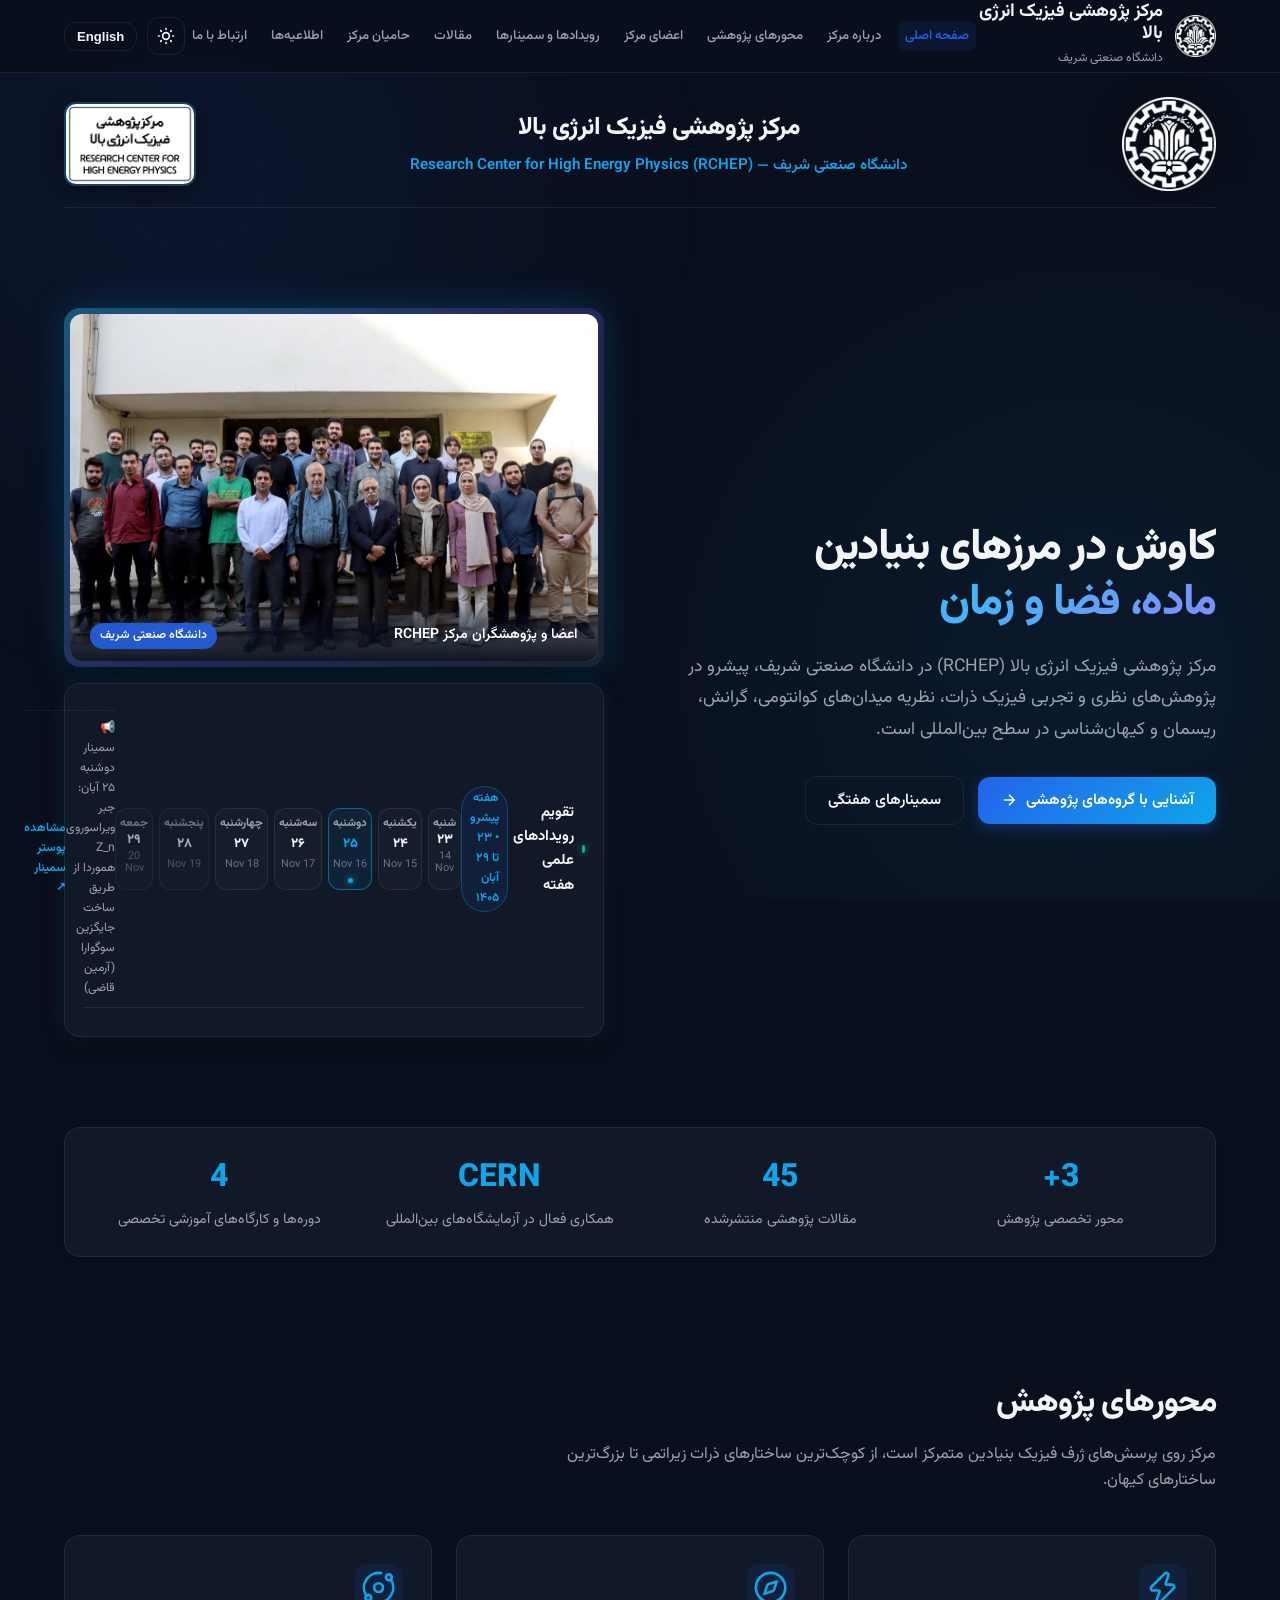
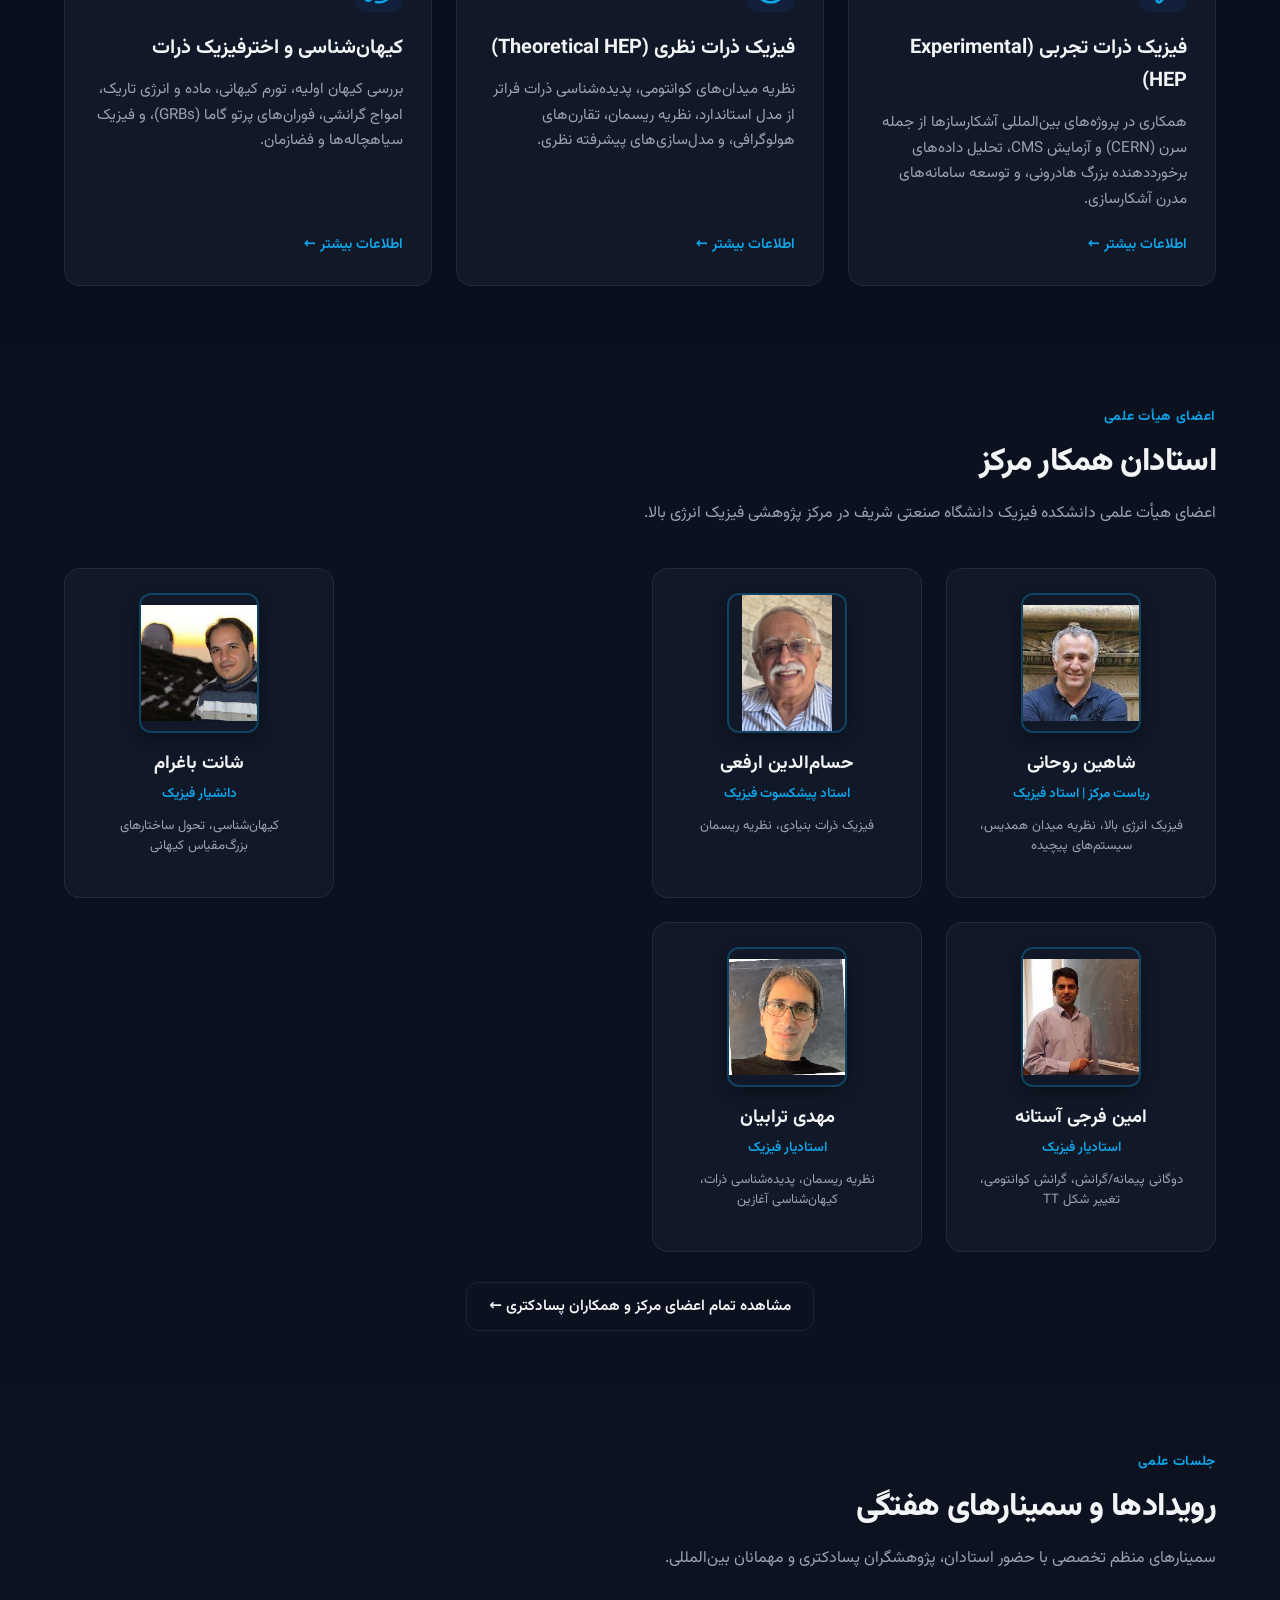
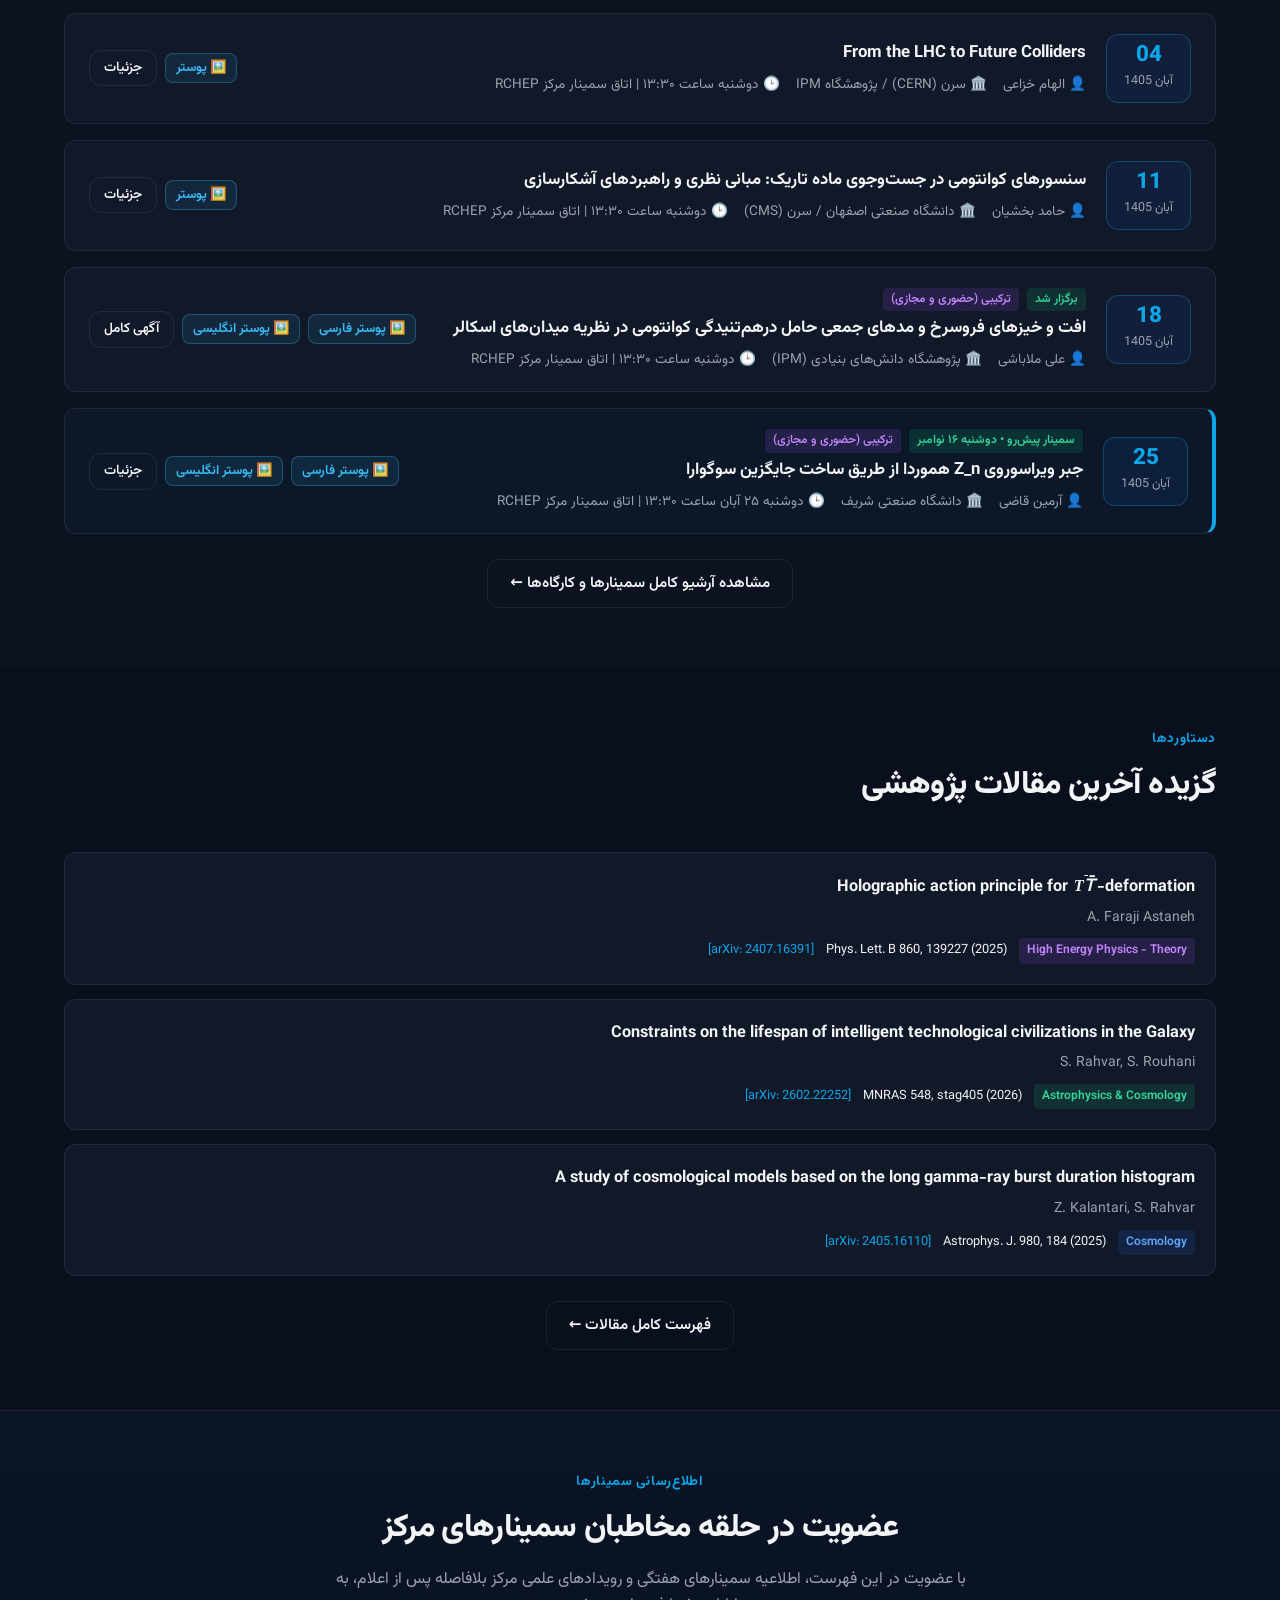
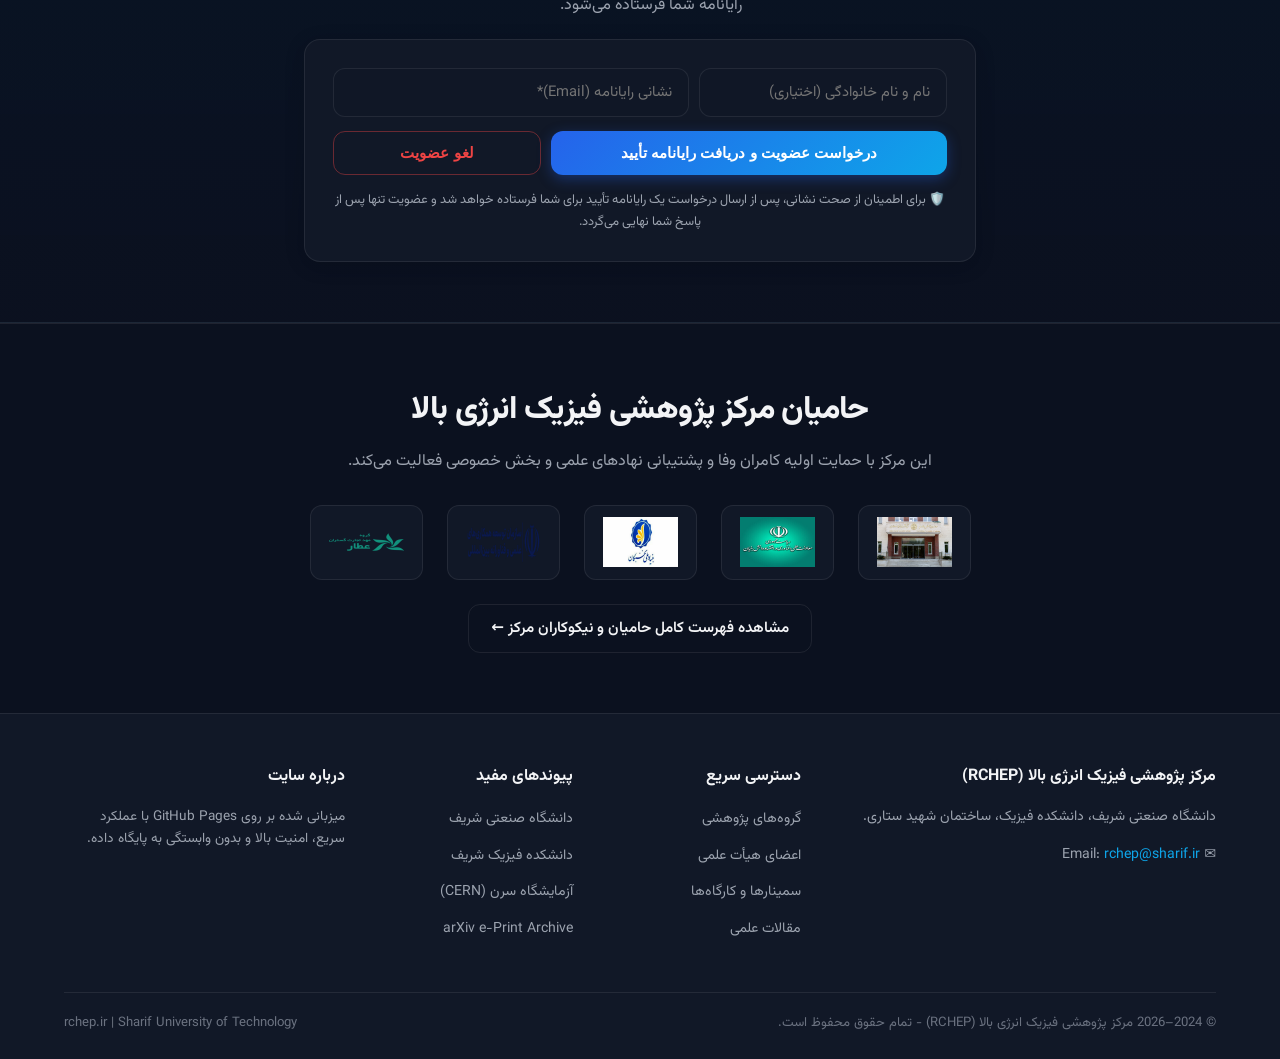
==== commit be8fc47e: "اصلاح قطعی دکمه‌های زبان و نمایش + بازرس رفتاری مرورگر" ====
--- a/index.html
+++ b/index.html
@@ -6,6 +6,7 @@
   <title>مرکز پژوهشی فیزیک انرژی بالا | دانشگاه صنعتی شریف</title>
   <meta name="description" content="Research Center for High Energy Physics (RCHEP) - Sharif University of Technology">
   <link rel="stylesheet" href="assets/css/style.css?v=3">
+  <link rel="preload" as="image" href="/assets/images/events/25-aban-fa-preview.jpg">
   <link rel="icon" href="data:image/svg+xml,<svg xmlns=%22http://www.w3.org/2000/svg%22 viewBox=%220 0 100 100%22><text y=%22.9em%22 font-size=%2290%22>⚛️</text></svg>">
 </head>
 <body>
@@ -631,6 +632,124 @@
     </div>
   </footer>
 
+  <script>
+/* Critical controls run inline in every HTML page.
+ * Keep this small: it must work even when an external JavaScript request stalls. */
+(function () {
+  'use strict';
+  if (window.__rchepCriticalControls) return;
+  window.__rchepCriticalControls = true;
+
+  const root = document.documentElement;
+  const themeButton = document.getElementById('theme-toggle');
+  const languageButton = document.getElementById('lang-toggle');
+
+  function readPreference(key, fallback) {
+    try { return localStorage.getItem(key) || fallback; } catch (_) { return fallback; }
+  }
+
+  function savePreference(key, value) {
+    try { localStorage.setItem(key, value); } catch (_) { /* Current page still works. */ }
+  }
+
+  function themeIcon(theme) {
+    return theme === 'dark'
+      ? '<svg width="20" height="20" fill="none" stroke="currentColor" viewBox="0 0 24 24"><path stroke-linecap="round" stroke-linejoin="round" stroke-width="2" d="M12 3v1m0 16v1m9-9h-1M4 12H3m15.364 6.364l-.707-.707M6.343 6.343l-.707-.707m12.728 0l-.707.707M6.343 17.657l-.707.707M16 12a4 4 0 11-8 0 4 4 0 018 0z"/></svg>'
+      : '<svg width="20" height="20" fill="none" stroke="currentColor" viewBox="0 0 24 24"><path stroke-linecap="round" stroke-linejoin="round" stroke-width="2" d="M20.354 15.354A9 9 0 018.646 3.646 9.003 9.003 0 0012 21a9.003 9.003 0 008.354-5.646z"/></svg>';
+  }
+
+  function applyTheme(theme) {
+    const safeTheme = theme === 'light' ? 'light' : 'dark';
+    root.setAttribute('data-theme', safeTheme);
+    if (themeButton) {
+      themeButton.innerHTML = themeIcon(safeTheme);
+      themeButton.setAttribute('aria-label', safeTheme === 'dark'
+        ? 'تغییر نمایش به حالت روز' : 'تغییر نمایش به حالت شب');
+    }
+    savePreference('theme', safeTheme);
+  }
+
+  applyTheme(readPreference('theme', 'dark'));
+  if (themeButton) {
+    themeButton.addEventListener('click', function () {
+      applyTheme(root.getAttribute('data-theme') === 'dark' ? 'light' : 'dark');
+    });
+  }
+
+  const titles = {
+    'مرکز پژوهشی فیزیک انرژی بالا | دانشگاه صنعتی شریف': 'Research Center for High Energy Physics | Sharif University of Technology',
+    'درباره مرکز | مرکز پژوهشی فیزیک انرژی بالا (RCHEP)': 'About | Research Center for High Energy Physics (RCHEP)',
+    'محورهای پژوهشی | مرکز پژوهشی فیزیک انرژی بالا (RCHEP)': 'Research Areas | Research Center for High Energy Physics (RCHEP)',
+    'اعضای مرکز | مرکز پژوهشی فیزیک انرژی بالا (RCHEP)': 'People | Research Center for High Energy Physics (RCHEP)',
+    'رویدادها و سمینارها | مرکز پژوهشی فیزیک انرژی بالا (RCHEP)': 'Events & Seminars | Research Center for High Energy Physics (RCHEP)',
+    'فهرست مقالات | مرکز پژوهشی فیزیک انرژی بالا (RCHEP)': 'Publications | Research Center for High Energy Physics (RCHEP)',
+    'حامیان مرکز | مرکز پژوهشی فیزیک انرژی بالا (RCHEP)': 'Sponsors | Research Center for High Energy Physics (RCHEP)',
+    'اطلاعیه‌ها | مرکز پژوهشی فیزیک انرژی بالا (RCHEP)': 'Notices | Research Center for High Energy Physics (RCHEP)',
+    'ارتباط با مرکز | مرکز پژوهشی فیزیک انرژی بالا (RCHEP)': 'Contact | Research Center for High Energy Physics (RCHEP)'
+  };
+  const originalTitle = document.title;
+
+  function activeLanguage() {
+    try {
+      const query = new URLSearchParams(location.search).get('lang');
+      if (query === 'en' || query === 'fa') return query;
+    } catch (_) { /* Fall back to storage. */ }
+    const stored = readPreference('rchep_lang', 'fa');
+    return stored === 'en' ? 'en' : 'fa';
+  }
+
+  function applyLanguage(language) {
+    const lang = language === 'en' ? 'en' : 'fa';
+    const english = lang === 'en';
+    root.lang = lang;
+    root.dir = english ? 'ltr' : 'rtl';
+    document.body.dir = root.dir;
+    document.title = english && titles[originalTitle] ? titles[originalTitle] : originalTitle;
+
+    if (languageButton) {
+      languageButton.textContent = english ? 'فارسی' : 'English';
+      languageButton.title = english ? 'تغییر زبان به فارسی' : 'Switch to English';
+    }
+
+    document.querySelectorAll('[data-fa]').forEach(function (element) {
+      const value = element.getAttribute(english ? 'data-en' : 'data-fa');
+      if (value !== null) element.textContent = value;
+    });
+
+    const search = document.getElementById('pub-search');
+    if (search) {
+      search.placeholder = english
+        ? 'Search papers by title, author, or arXiv ID...'
+        : 'جستجو بر اساس عنوان مقاله، نام پژوهشگر یا شناسه arXiv...';
+    }
+
+    document.querySelectorAll('a[href]').forEach(function (anchor) {
+      const href = anchor.getAttribute('href');
+      if (!href || /^(?:https?:|mailto:|#)/.test(href) || !href.includes('.html')) return;
+      const pieces = href.split('#');
+      const path = pieces[0].split('?')[0];
+      anchor.setAttribute('href', path + (english ? '?lang=en' : '') + (pieces[1] ? '#' + pieces[1] : ''));
+    });
+
+    savePreference('rchep_lang', lang);
+    try {
+      const url = new URL(location.href);
+      if (english) url.searchParams.set('lang', 'en');
+      else url.searchParams.delete('lang');
+      history.replaceState({}, '', url);
+    } catch (_) { /* Language still changes without History API. */ }
+  }
+
+  window.rchepApplyLanguage = applyLanguage;
+  applyLanguage(activeLanguage());
+  if (languageButton) {
+    languageButton.addEventListener('click', function (event) {
+      event.preventDefault();
+      applyLanguage(root.lang === 'fa' ? 'en' : 'fa');
+    });
+  }
+}());
+  </script>
   <script defer src="assets/js/translations.js?v=3"></script>
   <script defer src="assets/js/main.js?v=4"></script>
   <script defer src="assets/js/lucide.min.js?v=3"></script>
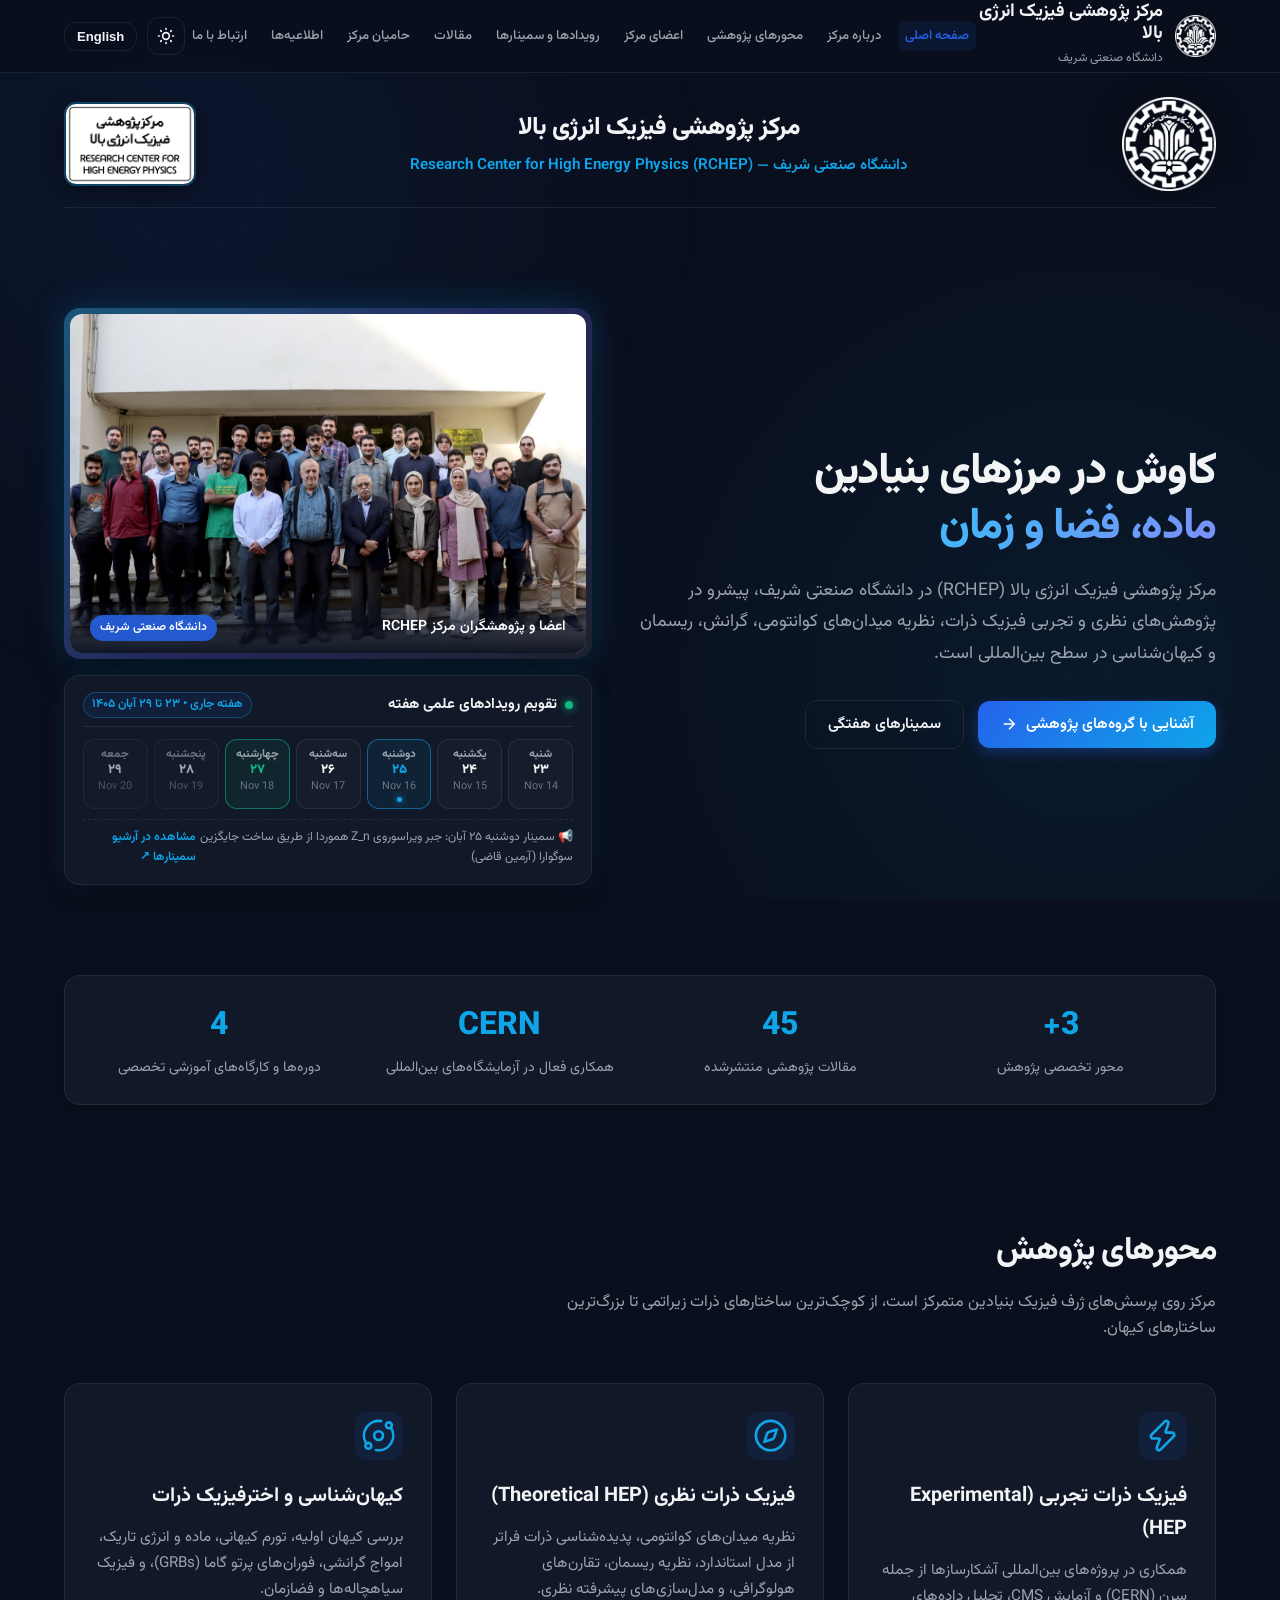
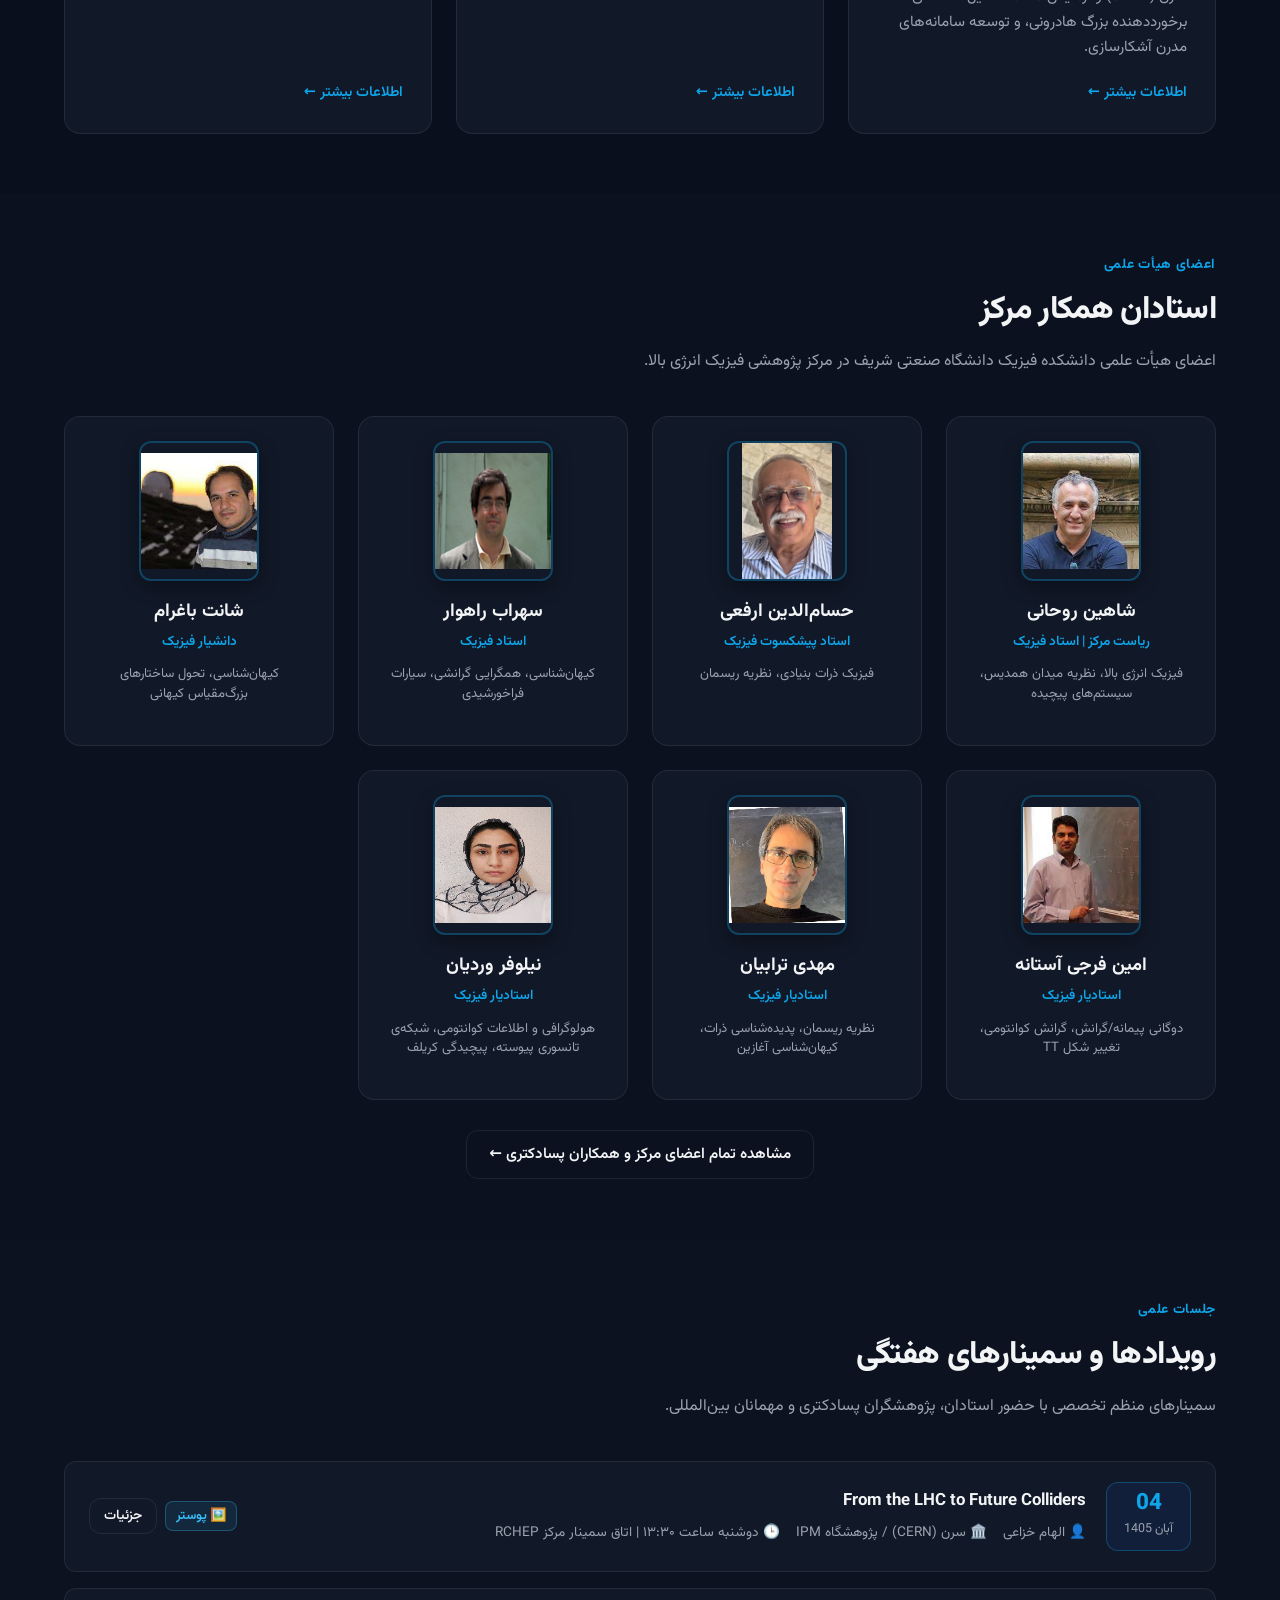
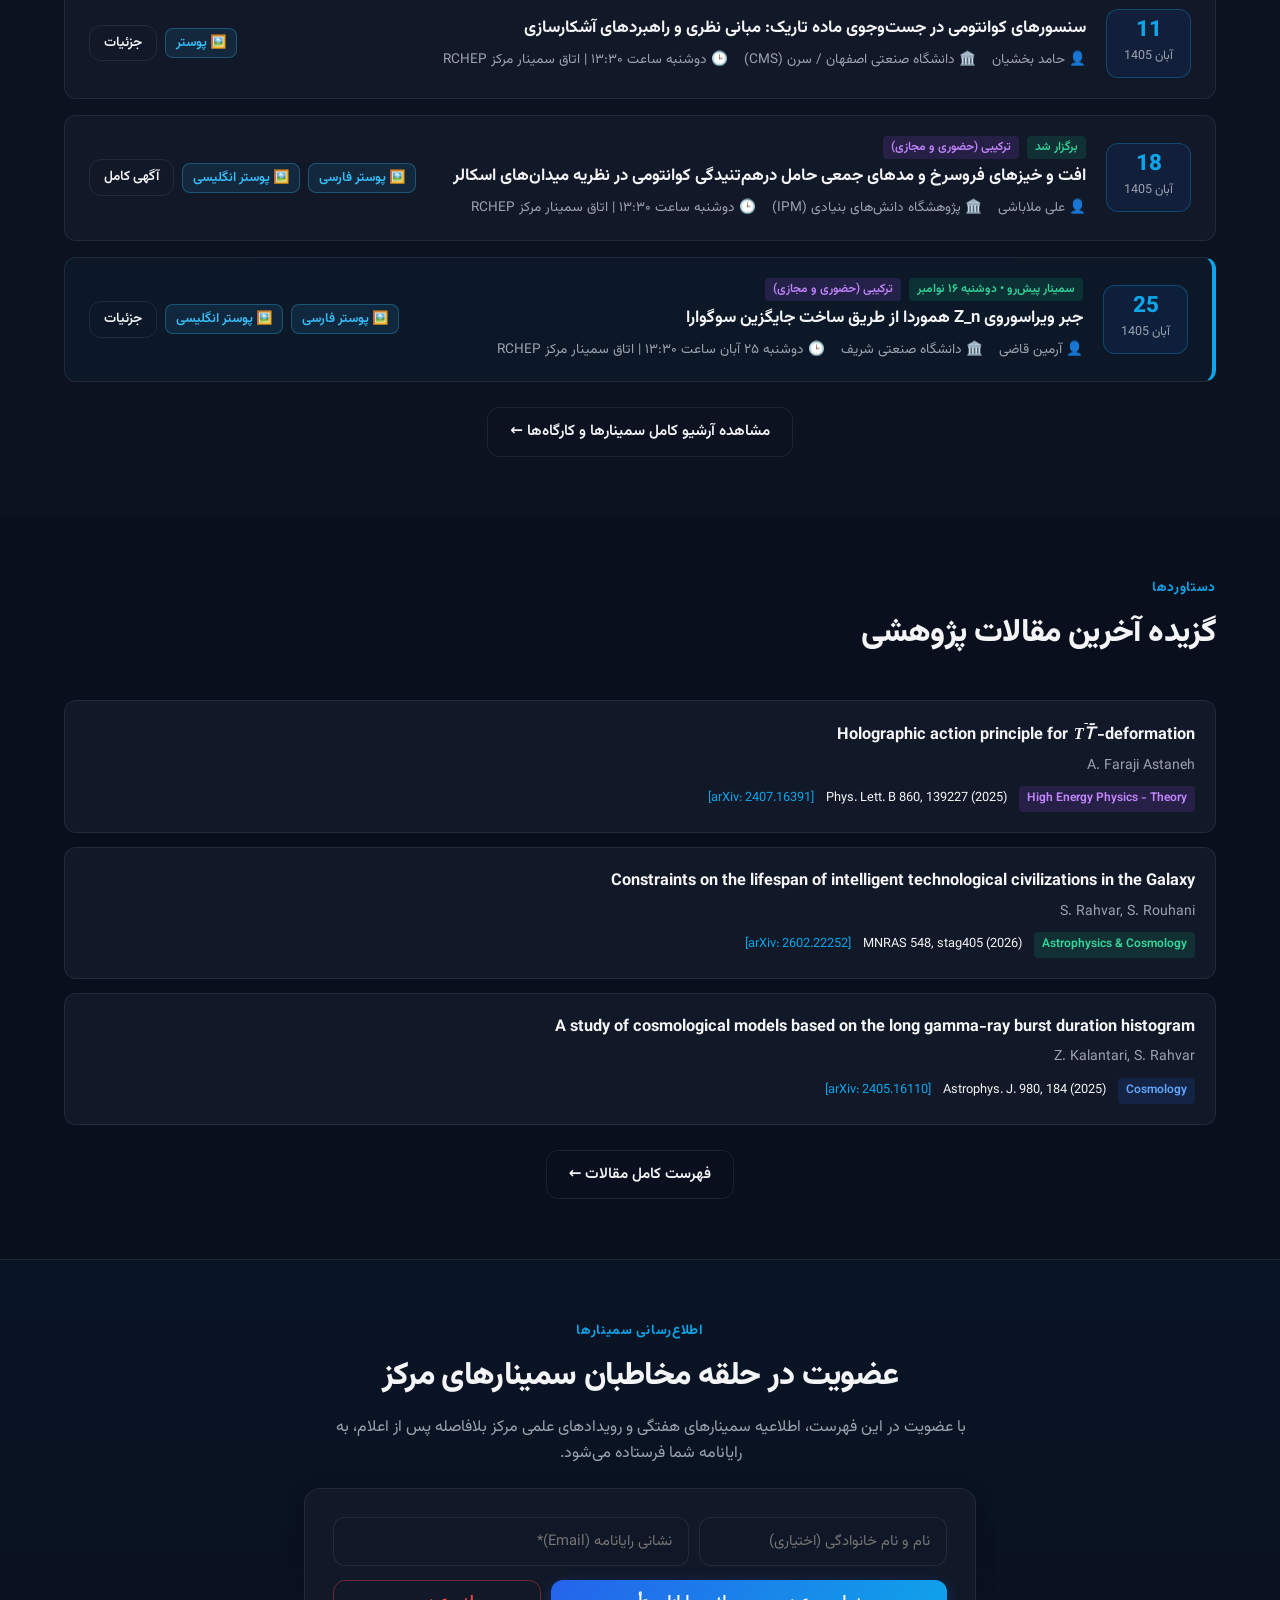
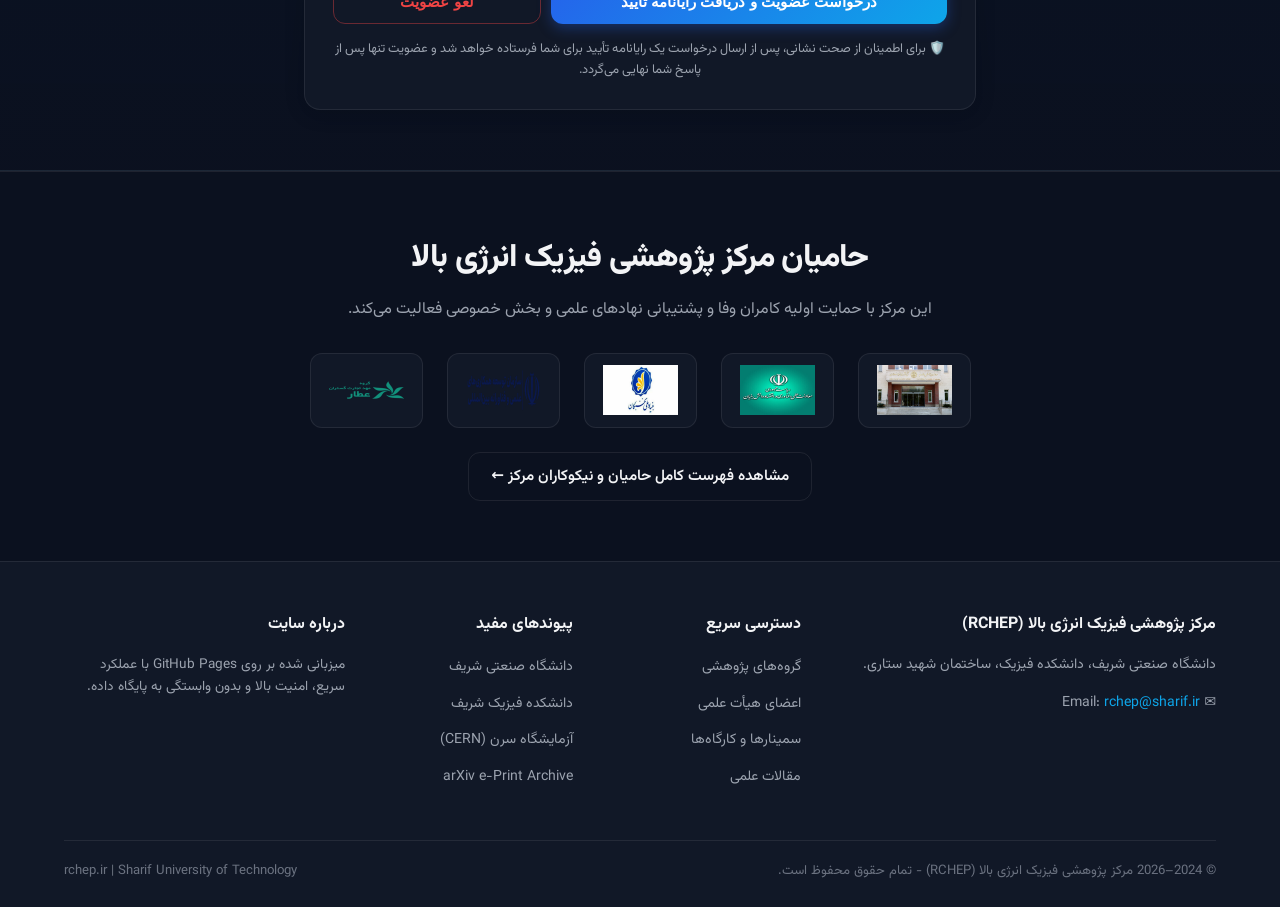
==== commit 9041b3c4: "Fix home-page weekly calendar + repair events.html nesting - index.html: close .cal-title-wrap befor" ====
--- a/index.html
+++ b/index.html
@@ -114,7 +114,8 @@
                 <span class="cal-pulse-dot"></span>
                 <strong data-fa="تقویم رویدادهای علمی هفته" data-en="Weekly Academic Calendar">تقویم رویدادهای علمی هفته</strong>
               </div>
-              <span class="cal-badge-info" data-fa="هفته پیشرو • ۲۳ تا ۲۹ آبان ۱۴۰۵" data-en="Upcoming Week • Nov 14 – 20, 2026">هفته پیشرو • ۲۳ تا ۲۹ آبان ۱۴۰۵</span>
+              <span class="cal-badge-info" data-fa="هفته جاری • ۲۳ تا ۲۹ آبان ۱۴۰۵" data-en="This Week • Nov 14 – 20, 2026">هفته جاری • ۲۳ تا ۲۹ آبان ۱۴۰۵</span>
+            </div>
             <div class="cal-days-row">
               <!-- Sat (23 Aban / 14 Nov - Houshvareh) -->
               <div class="cal-day-cell">
@@ -139,14 +140,14 @@
                   <div class="cal-tip-desc" data-fa="جلسات پژوهشی دانشجویان تحصیلات تکمیلی و پسادکتری" data-en="Graduate & Postdoc research consultations">جلسات پژوهشی دانشجویان تحصیلات تکمیلی و پسادکتری</div>
                 </div>
               </div>
-              <!-- Mon (Active Seminar: 25 Aban / 16 Nov — Armin Ghazi) -->
+              <!-- Mon (Seminar held: 25 Aban / 16 Nov — Armin Ghazi) -->
               <div class="cal-day-cell active-event">
                 <div class="cal-day-name" data-fa="دوشنبه" data-en="Mon">دوشنبه</div>
                 <div class="cal-shamsi-date" data-fa="۲۵" data-en="25">۲۵</div>
                 <div class="cal-greg-date">16 Nov</div>
                 <div class="cal-event-indicator active"></div>
                 <div class="cal-tooltip">
-                  <span class="cal-tip-badge badge-blue" data-fa="ساعت ۱۳:۳۰ — سمینار فیزیک انرژی بالا" data-en="13:30 — HEP Seminar">ساعت ۱۳:۳۰ — سمینار فیزیک انرژی بالا</span>
+                  <span class="cal-tip-badge badge-blue" data-fa="ساعت ۱۳:۳۰ — سمینار فیزیک انرژی بالا (برگزار شد)" data-en="13:30 — HEP Seminar (held)">ساعت ۱۳:۳۰ — سمینار فیزیک انرژی بالا (برگزار شد)</span>
                   <div class="cal-tip-title" data-fa="جبر ویراسوروی Z_n هموردا از طریق ساخت جایگزین سوگوارا" data-en="The Z_n equivariant Virasoro algebra via alternative Sugawara construction">جبر ویراسوروی Z_n هموردا از طریق ساخت جایگزین سوگوارا</div>
                   <div class="cal-tip-speaker" data-fa="👤 آرمین قاضی (دانشگاه صنعتی شریف)" data-en="👤 Armin Ghazi (Sharif University of Technology)">👤 آرمین قاضی (دانشگاه صنعتی شریف)</div>
                   <div class="cal-tip-venue" data-fa="🏛️ دوشنبه ۲۵ آبان ساعت ۱۳:۳۰ | اتاق سمینار RCHEP + مجازی" data-en="🏛️ Monday Nov 16, 13:30 | RCHEP Seminar Room + Online">🏛️ دوشنبه ۲۵ آبان ساعت ۱۳:۳۰ | اتاق سمینار RCHEP + مجازی</div>
@@ -163,13 +164,14 @@
                   <div class="cal-tip-desc" data-fa="جلسات تخصصی گروه‌های تحقیقاتی و سمینارهای داخلی" data-en="Specialized research group sessions & internal seminars">جلسات تخصصی گروه‌های تحقیقاتی و سمینارهای داخلی</div>
                 </div>
               </div>
-              <!-- Wed (27 Aban / 18 Nov) -->
-              <div class="cal-day-cell">
+              <!-- Wed (27 Aban / 18 Nov — today) -->
+              <div class="cal-day-cell today">
                 <div class="cal-day-name" data-fa="چهارشنبه" data-en="Wed">چهارشنبه</div>
                 <div class="cal-shamsi-date" data-fa="۲۷" data-en="27">۲۷</div>
                 <div class="cal-greg-date">18 Nov</div>
                 <div class="cal-event-indicator"></div>
                 <div class="cal-tooltip">
+                  <span class="cal-tip-badge badge-green" data-fa="امروز" data-en="Today">امروز</span>
                   <div class="cal-tip-title" data-fa="چهارشنبه ۲۷ آبان (18 Nov)" data-en="Wednesday, Nov 18">چهارشنبه ۲۷ آبان (18 Nov)</div>
                   <div class="cal-tip-desc" data-fa="جلسات ژورنال کلاب و مرور مقالات arXiv" data-en="Journal club & arXiv paper review">جلسات ژورنال کلاب و مرور مقالات arXiv</div>
                 </div>
@@ -200,7 +202,7 @@
             <!-- Notice for upcoming seminar on Monday 25 Aban -->
             <div style="margin-top: 10px; padding-top: 8px; border-top: 1px dashed var(--border-color); display: flex; justify-content: space-between; align-items: center; font-size: 0.76rem;">
               <span style="color: var(--text-muted);" data-fa="📢 سمینار دوشنبه ۲۵ آبان: جبر ویراسوروی Z_n هموردا از طریق ساخت جایگزین سوگوارا (آرمین قاضی)" data-en="📢 Monday Nov 16 Seminar: The Z_n equivariant Virasoro algebra via alternative Sugawara construction (Armin Ghazi)">📢 سمینار دوشنبه ۲۵ آبان: جبر ویراسوروی Z_n هموردا از طریق ساخت جایگزین سوگوارا (آرمین قاضی)</span>
-              <a href="events.html#hep-upcoming" style="color: var(--accent); font-weight: 600; text-decoration: none;" data-fa="مشاهده پوستر سمینار ↗" data-en="Seminar Poster ↗">مشاهده پوستر سمینار ↗</a>
+              <a href="events.html#hep-archive" style="color: var(--accent); font-weight: 600; text-decoration: none;" data-fa="مشاهده در آرشیو سمینارها ↗" data-en="View in Seminar Archive ↗">مشاهده در آرشیو سمینارها ↗</a>
             </div>
           </div>
         </div>
--- a/assets/css/style.css
+++ b/assets/css/style.css
@@ -896,6 +896,15 @@
   box-shadow: 0 0 6px #c084fc;
 }
 
+.cal-day-cell.today {
+  border-color: rgba(16, 185, 129, 0.55);
+  background: rgba(16, 185, 129, 0.08);
+}
+
+.cal-day-cell.today .cal-shamsi-date {
+  color: #10b981;
+}
+
 .cal-day-cell.weekend {
   opacity: 0.65;
 }
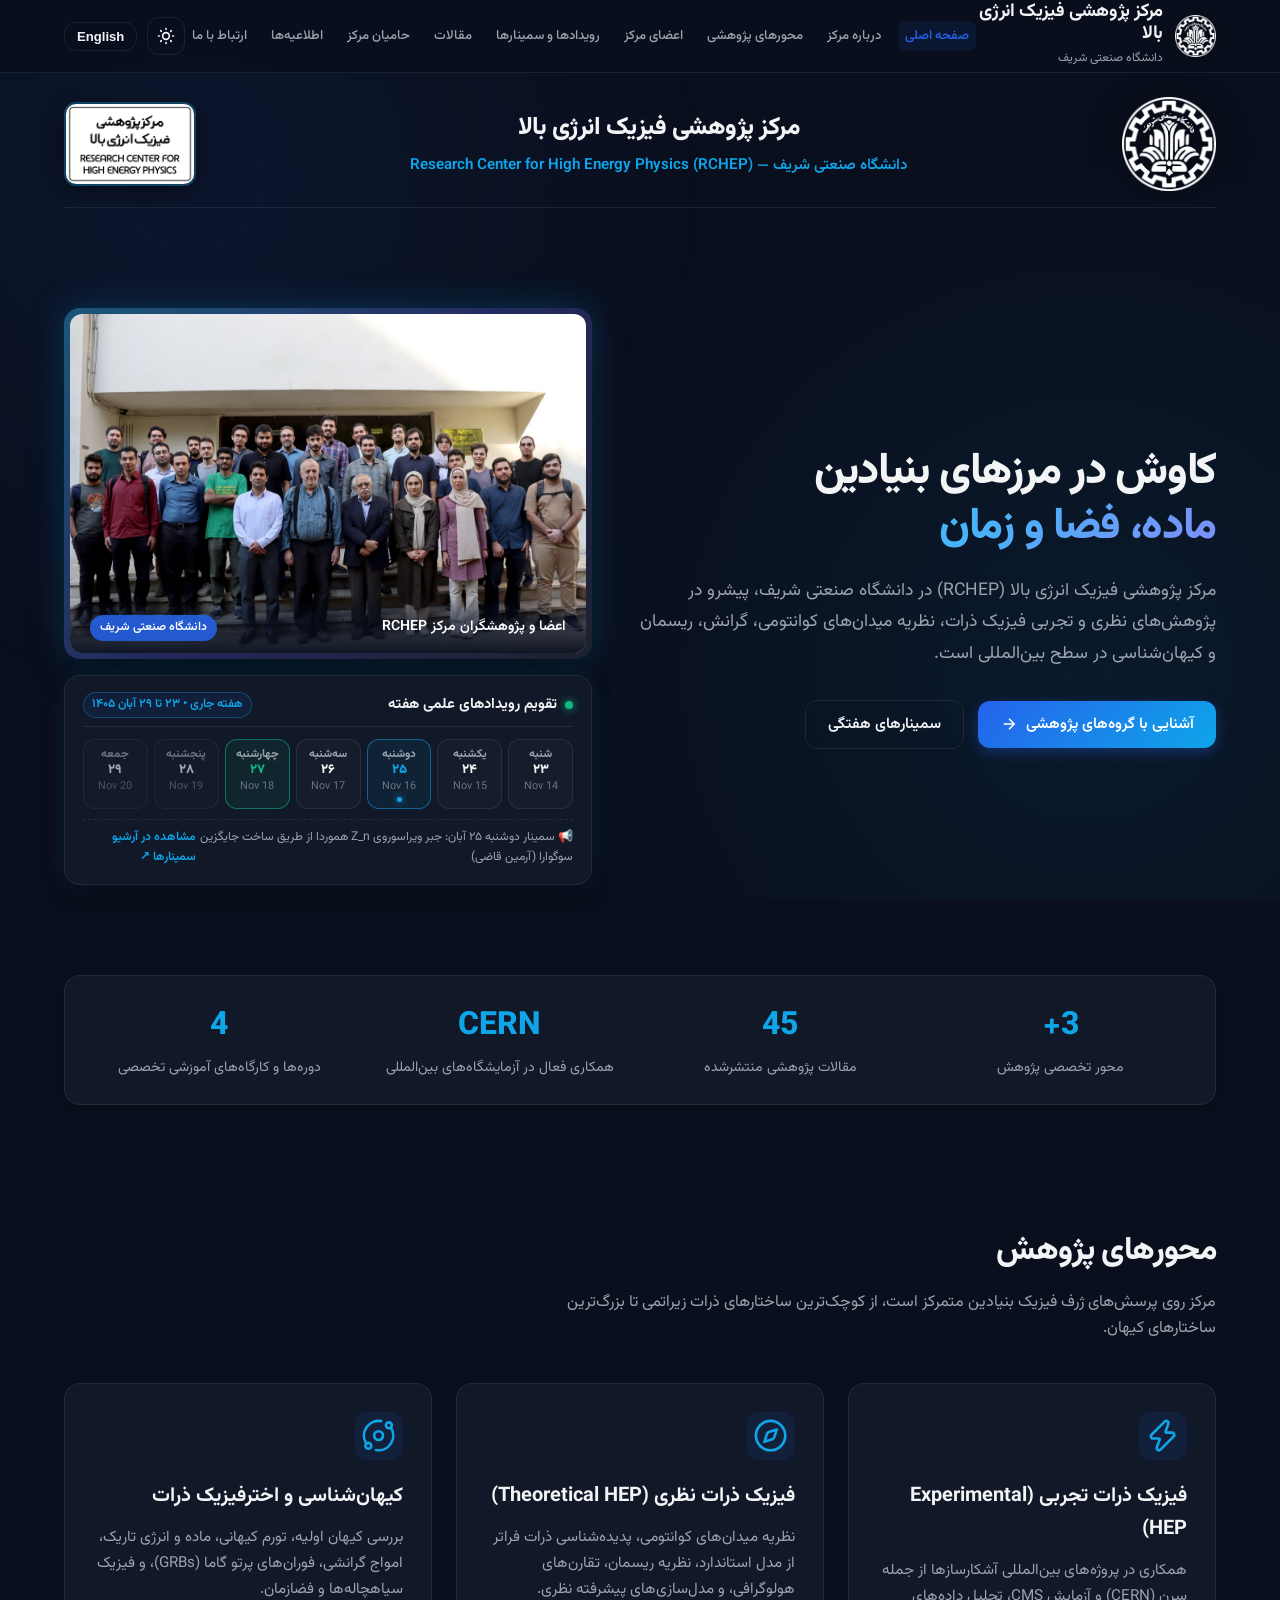
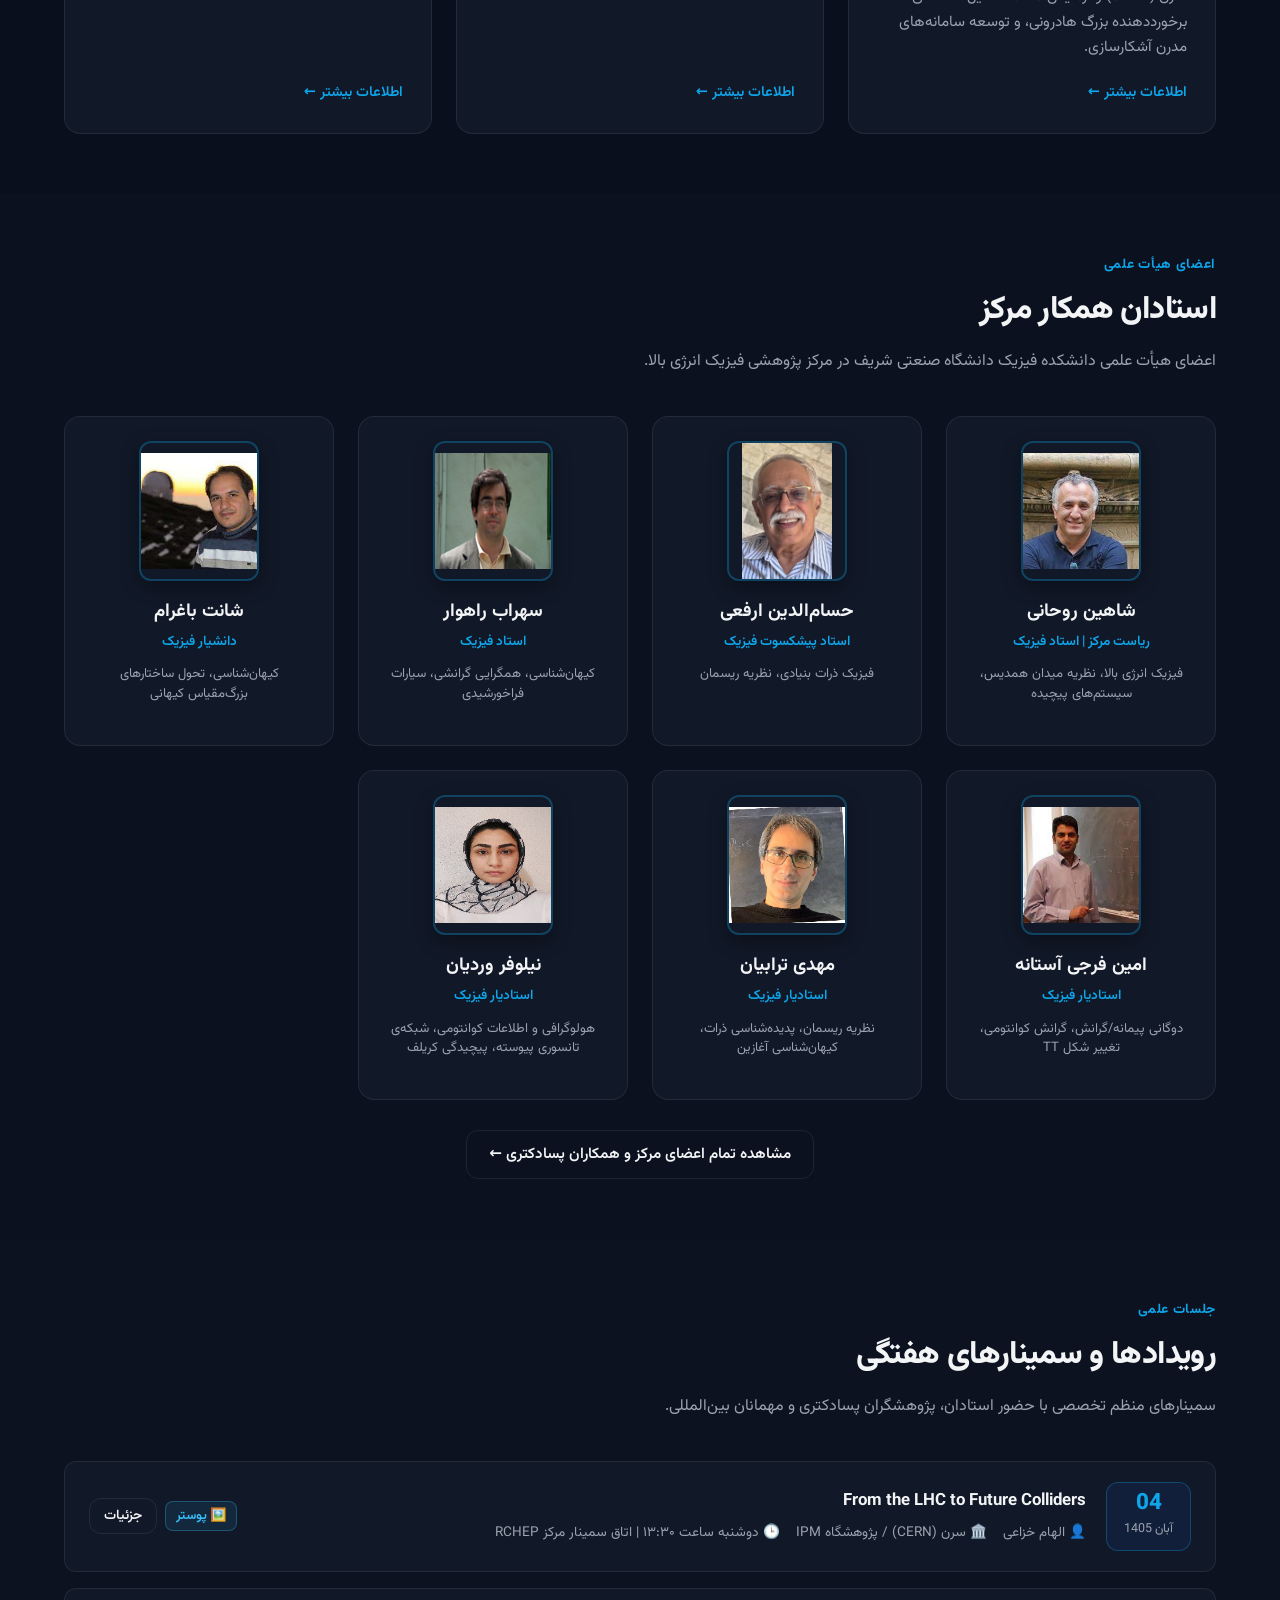
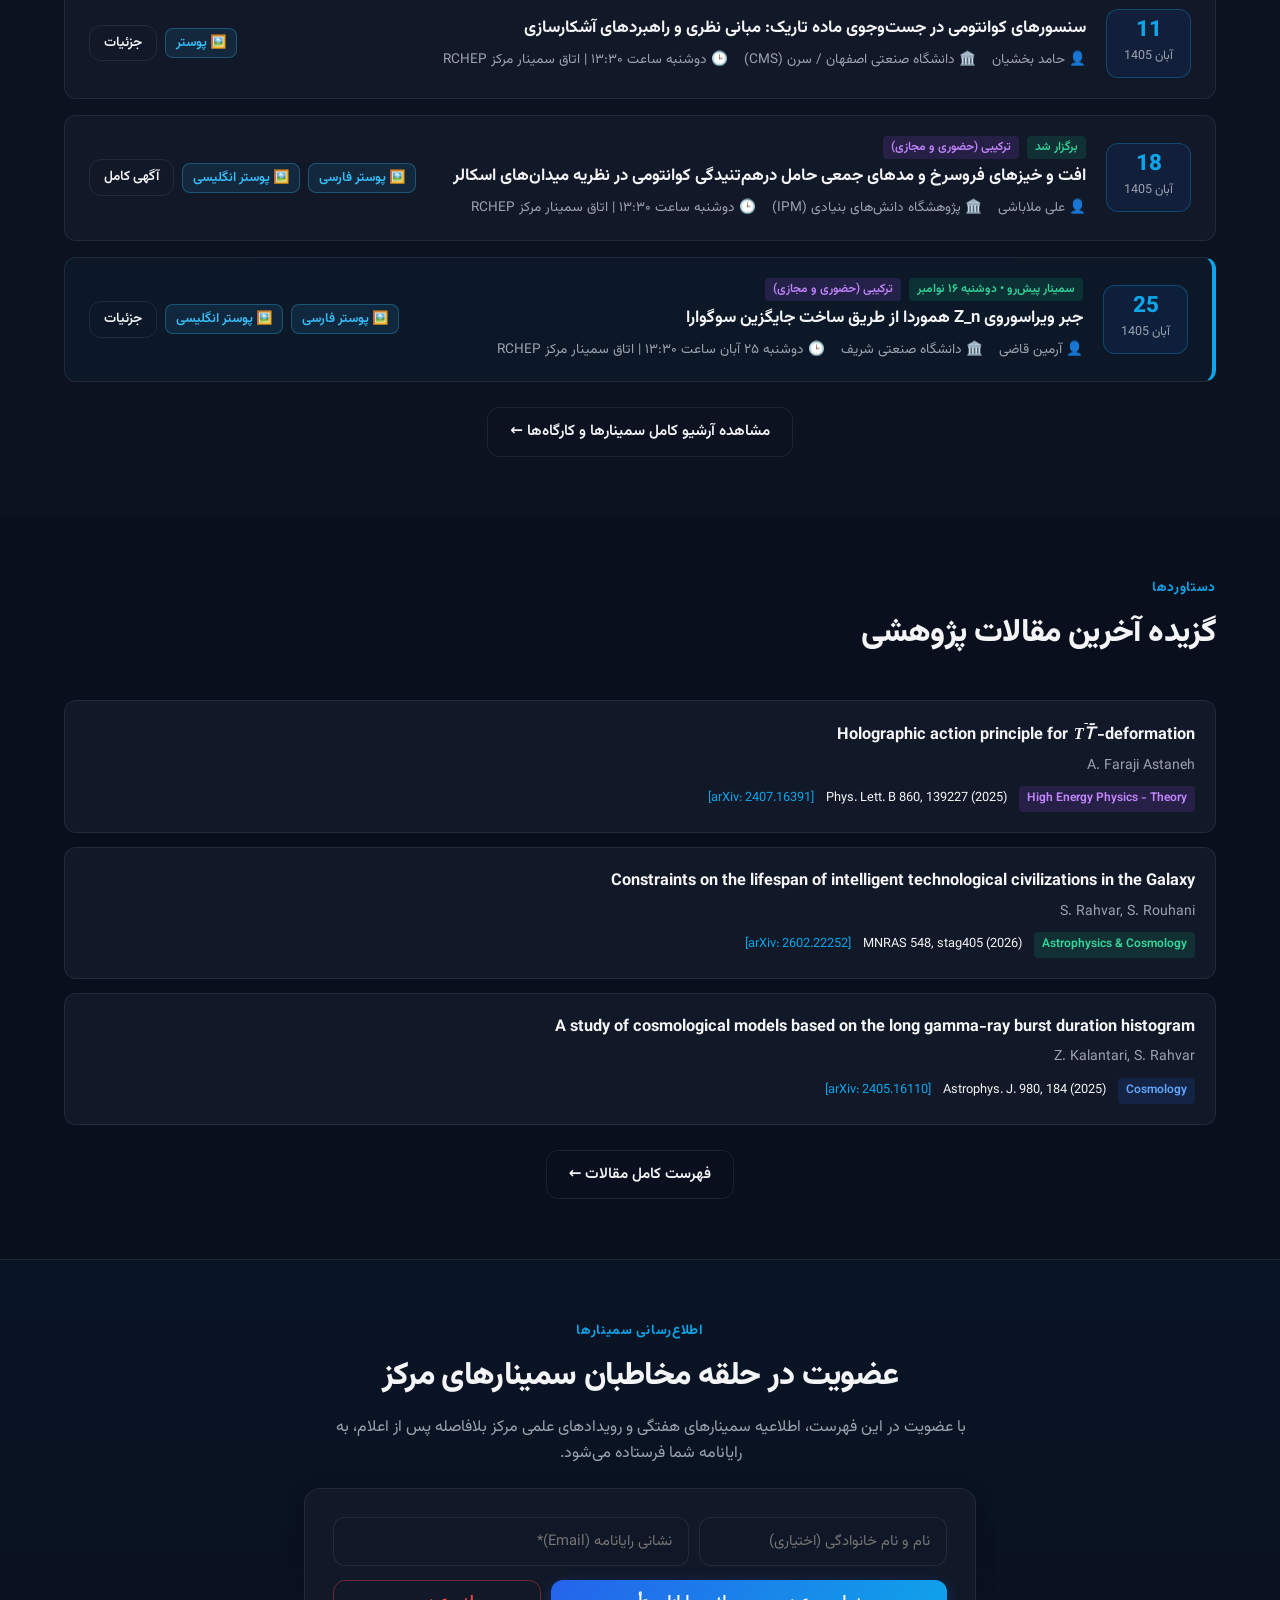
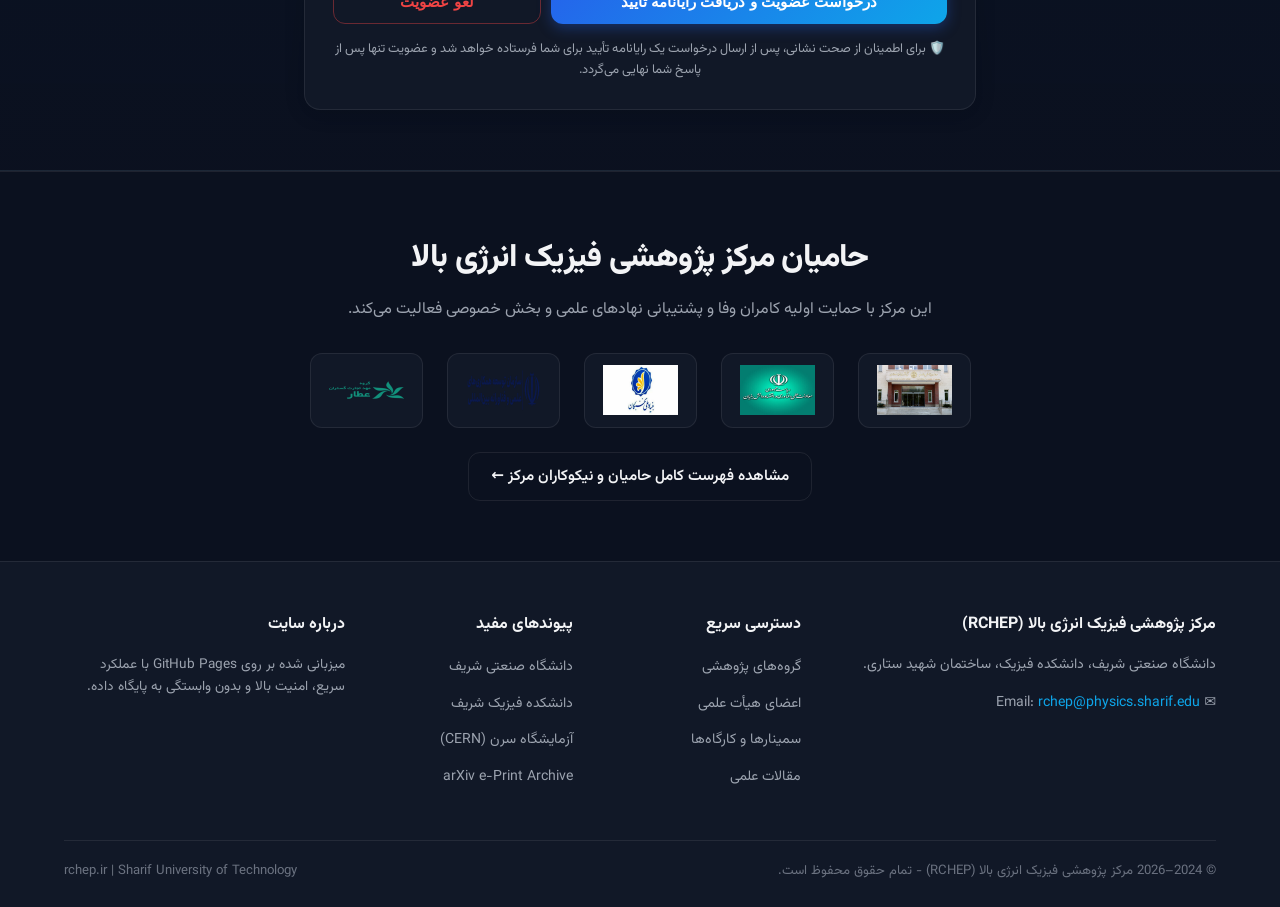
==== commit 1ecfe458: "Use the center's official email address consistently" ====
--- a/index.html
+++ b/index.html
@@ -393,7 +393,7 @@
               </div>
             </div>
             <div style="display: flex; gap: 8px; align-items: center; flex-wrap: wrap;">
-              <button class="poster-btn" data-poster="assets/images/events/11_aban.png" data-title="سنسورهای کوانتومی در جست‌وجوی ماده تاریک (حامد بخشیان)" data-fa="🖼️ پوستر" data-en="🖼️ Poster" style="--poster:url('/assets/images/events/11_aban-preview.jpg')">
+              <button class="poster-btn" data-poster="assets/images/events/11_aban.jpg" data-title="سنسورهای کوانتومی در جست‌وجوی ماده تاریک (حامد بخشیان)" data-fa="🖼️ پوستر" data-en="🖼️ Poster" style="--poster:url('/assets/images/events/11_aban-preview.jpg')">
                 <i data-lucide="image"></i>
                 <span data-fa="پوستر" data-en="Poster">پوستر</span>
               </button>
@@ -595,7 +595,7 @@
             دانشگاه صنعتی شریف، دانشکده فیزیک، خیابان آزادی، تهران، ایران.
           </p>
           <p style="color: var(--text-muted); font-size: 0.88rem;">
-            ✉️ Email: <a href="mailto:rchep@sharif.ir" style="color: var(--accent);">rchep@sharif.ir</a>
+            ✉️ Email: <a href="mailto:rchep@physics.sharif.edu" style="color: var(--accent);">rchep@physics.sharif.edu</a>
           </p>
         </div>
 
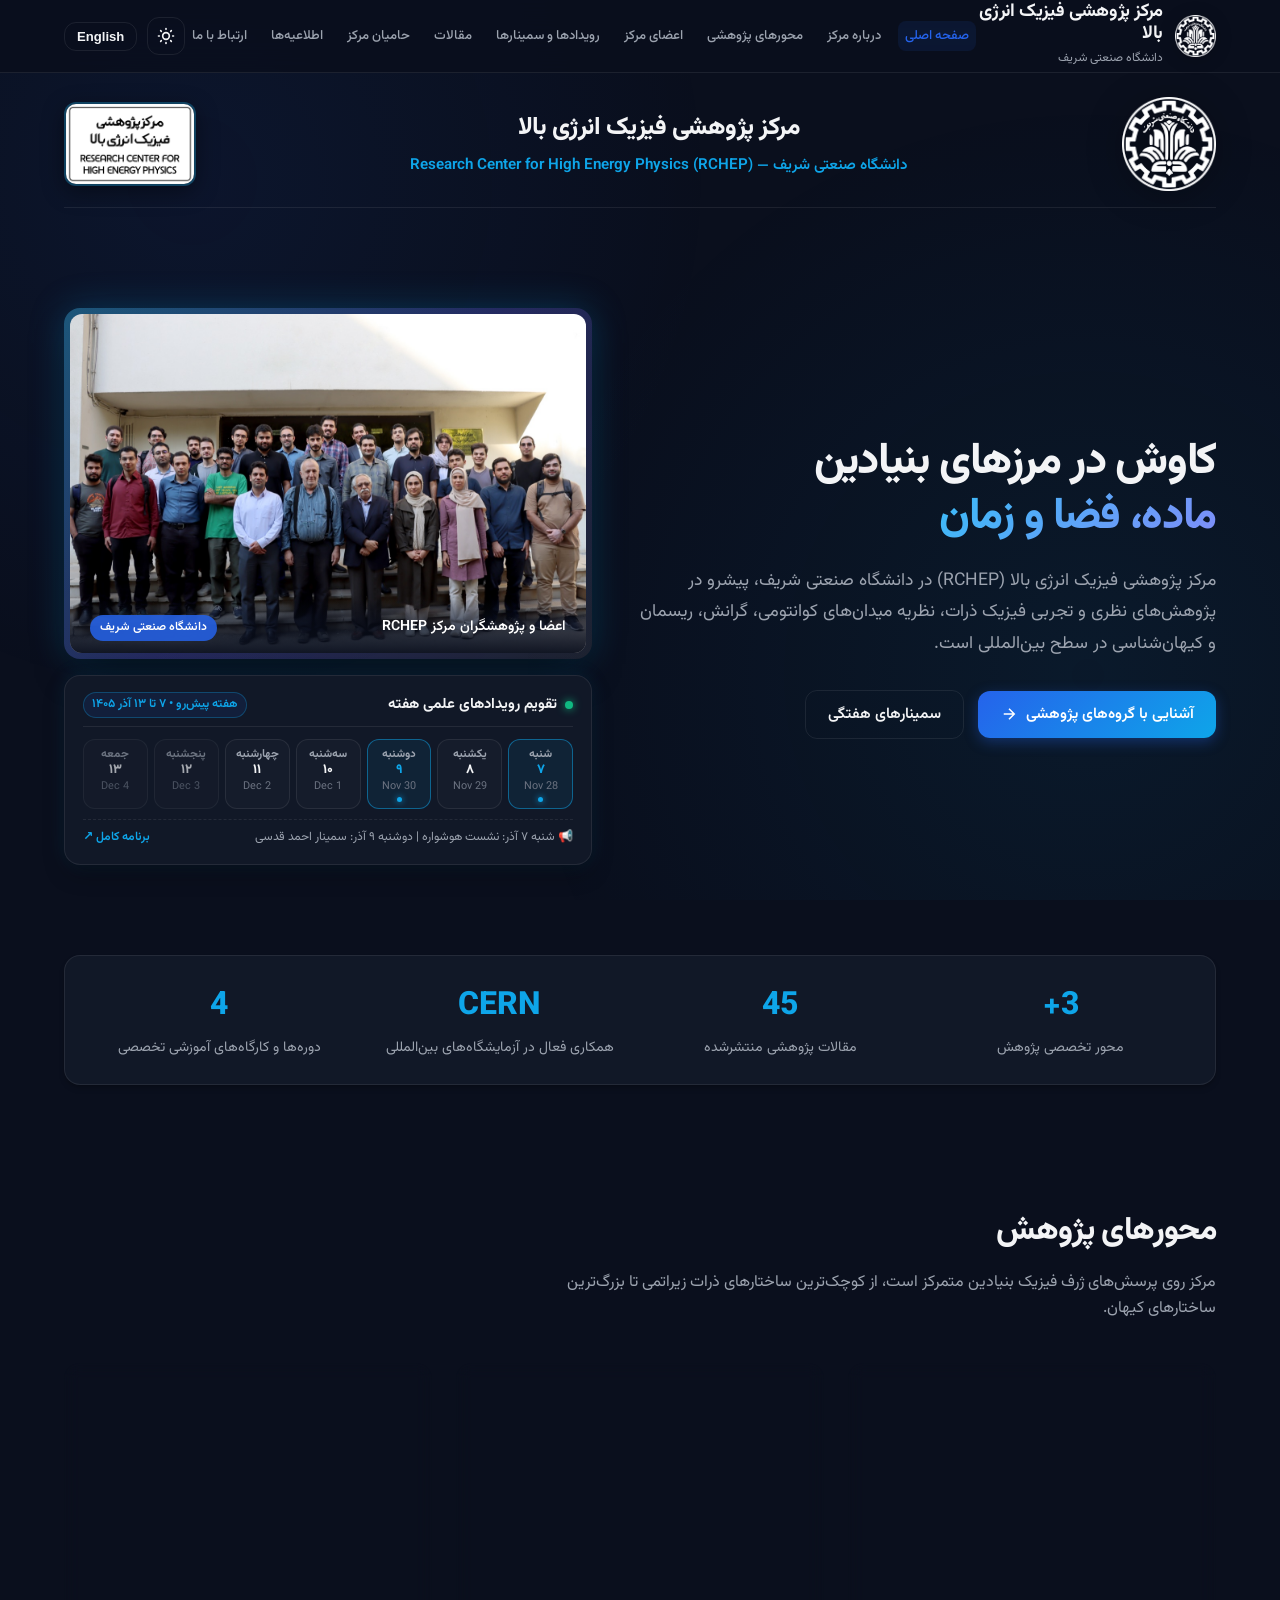
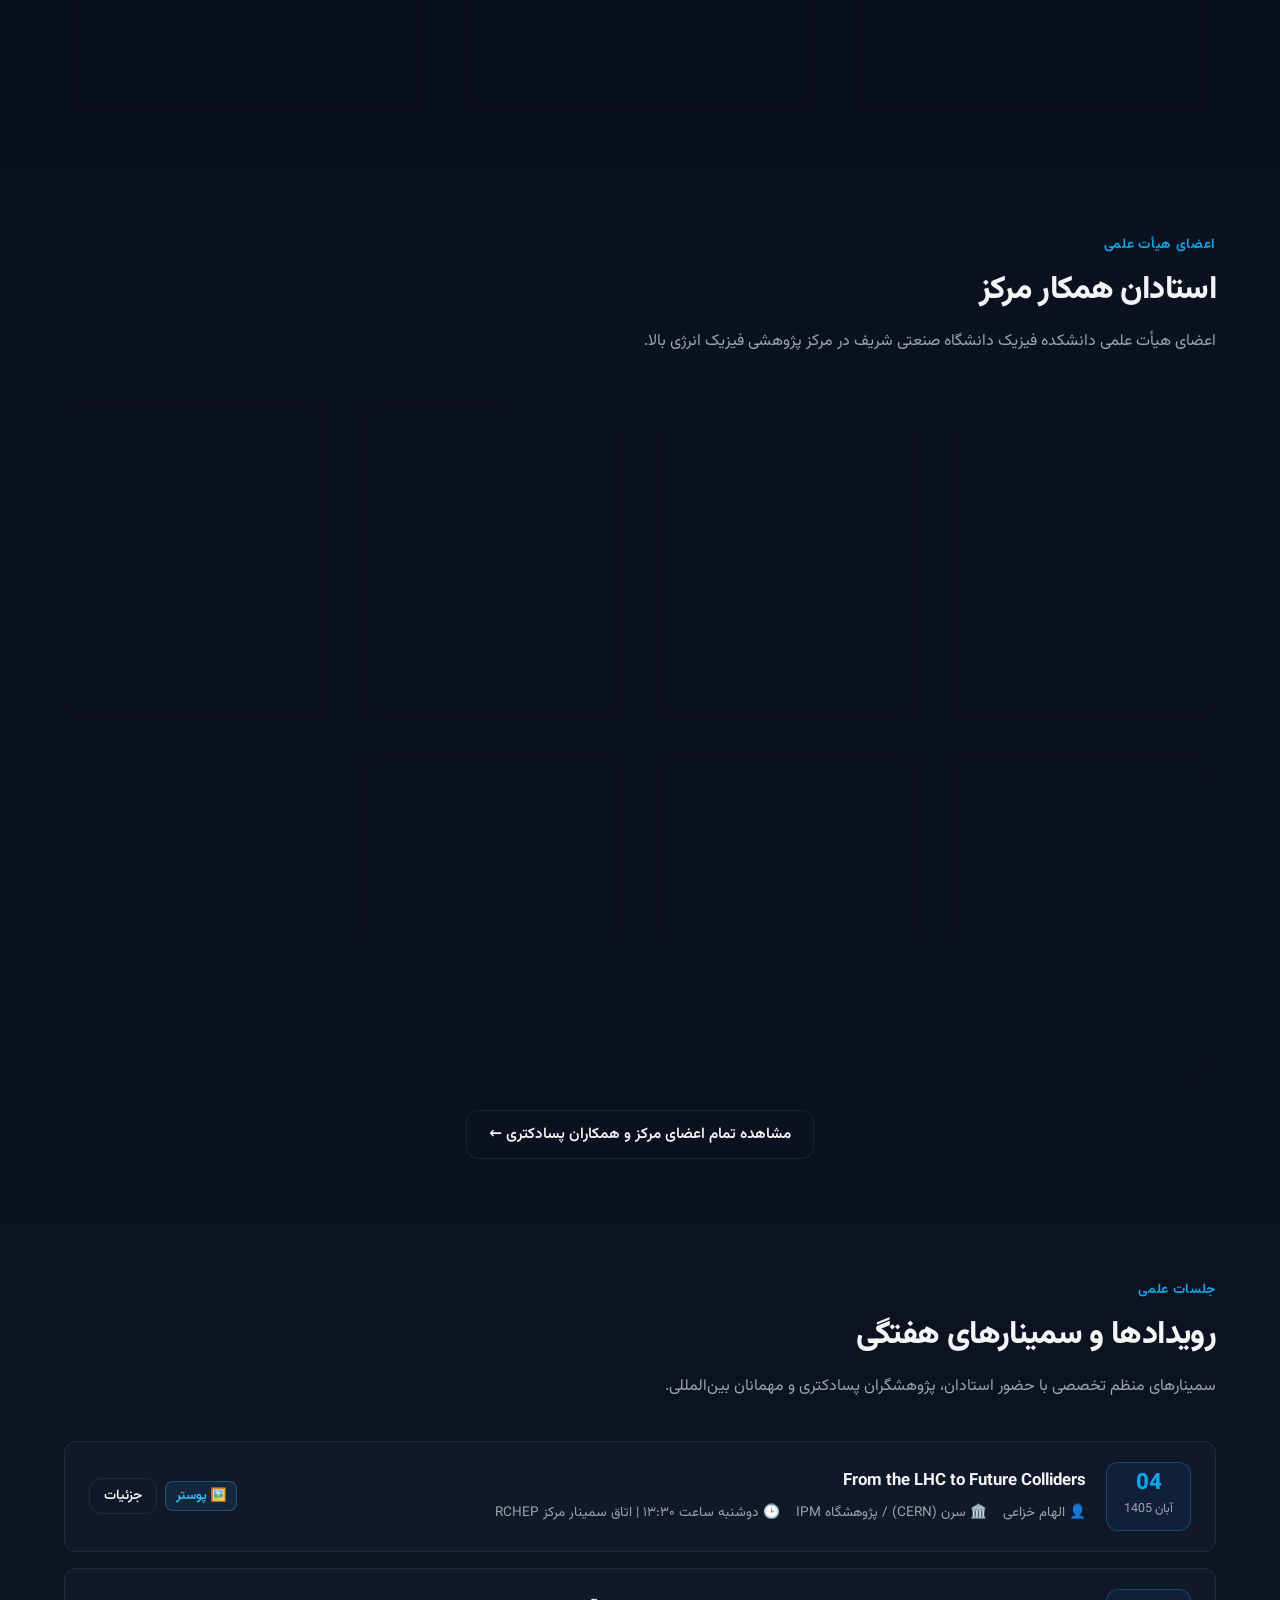
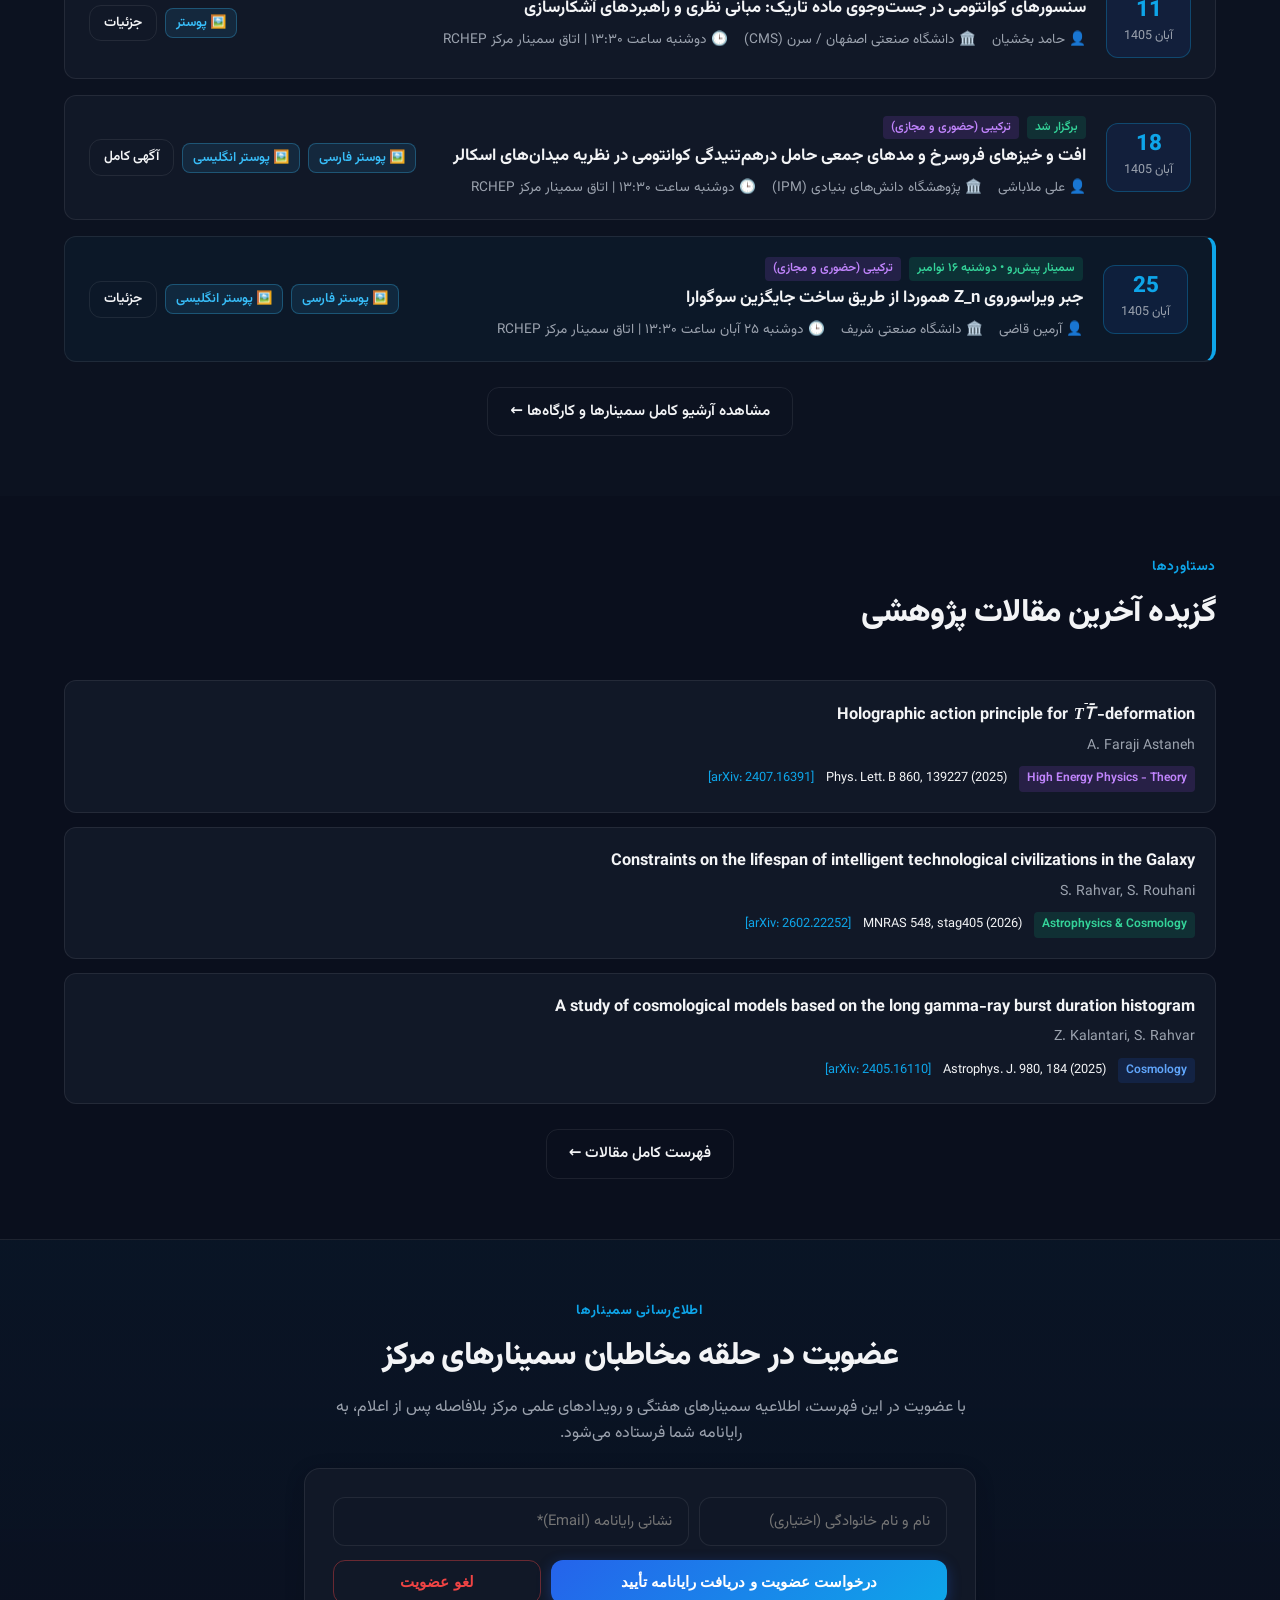
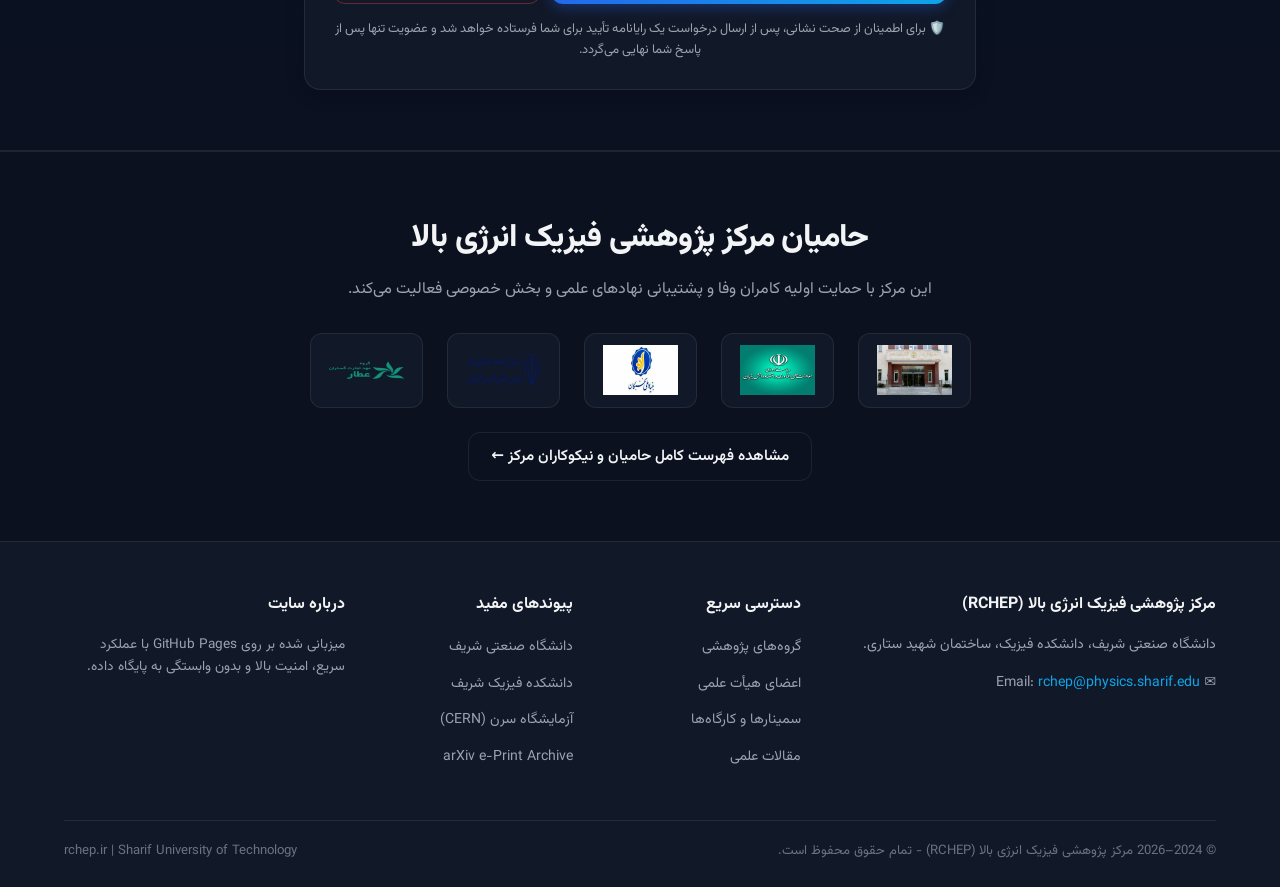
==== commit 60ea055d: "Refresh homepage calendar with verified upcoming events" ====
--- a/index.html
+++ b/index.html
@@ -114,95 +114,93 @@
                 <span class="cal-pulse-dot"></span>
                 <strong data-fa="تقویم رویدادهای علمی هفته" data-en="Weekly Academic Calendar">تقویم رویدادهای علمی هفته</strong>
               </div>
-              <span class="cal-badge-info" data-fa="هفته جاری • ۲۳ تا ۲۹ آبان ۱۴۰۵" data-en="This Week • Nov 14 – 20, 2026">هفته جاری • ۲۳ تا ۲۹ آبان ۱۴۰۵</span>
+              <span class="cal-badge-info" data-fa="هفته پیش‌رو • ۷ تا ۱۳ آذر ۱۴۰۵" data-en="Upcoming Week • Nov 28 – Dec 4, 2026">هفته پیش‌رو • ۷ تا ۱۳ آذر ۱۴۰۵</span>
             </div>
             <div class="cal-days-row">
-              <!-- Sat (23 Aban / 14 Nov - Houshvareh) -->
+              <!-- Sat 7 Azar / Nov 28: Houshvareh session -->
+              <div class="cal-day-cell active-event">
+                <div class="cal-day-name" data-fa="شنبه" data-en="Sat">شنبه</div>
+                <div class="cal-shamsi-date" data-fa="۷" data-en="7">۷</div>
+                <div class="cal-greg-date">28 Nov</div>
+                <div class="cal-event-indicator active"></div>
+                <div class="cal-tooltip">
+                  <span class="cal-tip-badge badge-purple" data-fa="ساعت ۱۲:۳۰ — نشست هوشواره" data-en="12:30 — Houshvareh Session">ساعت ۱۲:۳۰ — نشست هوشواره</span>
+                  <div class="cal-tip-title" data-fa="نشست هوشواره در فیزیک" data-en="AI in Physics Session">نشست هوشواره در فیزیک</div>
+                  <div class="cal-tip-venue" data-fa="🏛️ اتاق سمینار فیزیک انرژی بالا" data-en="🏛️ High Energy Physics Seminar Room">🏛️ اتاق سمینار فیزیک انرژی بالا</div>
+                </div>
+              </div>
+              <!-- Sun 8 Azar / Nov 29 -->
               <div class="cal-day-cell">
-                <div class="cal-day-name" data-fa="شنبه" data-en="Sat">شنبه</div>
-                <div class="cal-shamsi-date" data-fa="۲۳" data-en="23">۲۳</div>
-                <div class="cal-greg-date">14 Nov</div>
+                <div class="cal-day-name" data-fa="یکشنبه" data-en="Sun">یکشنبه</div>
+                <div class="cal-shamsi-date" data-fa="۸" data-en="8">۸</div>
+                <div class="cal-greg-date">29 Nov</div>
                 <div class="cal-event-indicator"></div>
                 <div class="cal-tooltip">
-                  <span class="cal-tip-badge badge-purple" data-fa="ساعت ۱۲:۳۰ — نشست هوشواره" data-en="12:30 — Houshvareh AI">ساعت ۱۲:۳۰ — نشست هوشواره</span>
-                  <div class="cal-tip-title" data-fa="هوش مصنوعی و یادگیری ماشین در فیزیک" data-en="AI & ML in Physics">هوش مصنوعی و یادگیری ماشین در فیزیک</div>
-                  <div class="cal-tip-venue" data-fa="🏛️ اتاق سمینار مرکز پژوهشی RCHEP" data-en="🏛️ RCHEP Seminar Room">🏛️ اتاق سمینار مرکز پژوهشی RCHEP</div>
+                  <div class="cal-tip-title" data-fa="یکشنبه ۸ آذر" data-en="Sunday, Nov 29">یکشنبه ۸ آذر</div>
+                  <div class="cal-tip-desc" data-fa="رویداد عمومی در تقویم اعلام نشده است" data-en="No public event is listed">رویداد عمومی در تقویم اعلام نشده است</div>
                 </div>
               </div>
-              <!-- Sun (24 Aban / 15 Nov) -->
+              <!-- Mon 9 Azar / Nov 30: HEP seminar -->
+              <div class="cal-day-cell active-event">
+                <div class="cal-day-name" data-fa="دوشنبه" data-en="Mon">دوشنبه</div>
+                <div class="cal-shamsi-date" data-fa="۹" data-en="9">۹</div>
+                <div class="cal-greg-date">30 Nov</div>
+                <div class="cal-event-indicator active"></div>
+                <div class="cal-tooltip">
+                  <span class="cal-tip-badge badge-blue" data-fa="ساعت ۱۳:۳۰ — سمینار فیزیک انرژی بالا" data-en="13:30 — High Energy Physics Seminar">ساعت ۱۳:۳۰ — سمینار فیزیک انرژی بالا</span>
+                  <div class="cal-tip-title" data-fa="سمینار هفتگی فیزیک انرژی بالا" data-en="Weekly High Energy Physics Seminar">سمینار هفتگی فیزیک انرژی بالا</div>
+                  <div class="cal-tip-speaker" data-fa="👤 احمد قدسی (دانشگاه فردوسی مشهد)" data-en="👤 Ahmad Qodsi (Ferdowsi University of Mashhad)">👤 احمد قدسی (دانشگاه فردوسی مشهد)</div>
+                  <div class="cal-tip-venue" data-fa="🏛️ اتاق سمینار RCHEP" data-en="🏛️ RCHEP Seminar Room">🏛️ اتاق سمینار RCHEP</div>
+                </div>
+              </div>
+              <!-- Tue 10 Azar / Dec 1 -->
               <div class="cal-day-cell">
-                <div class="cal-day-name" data-fa="یکشنبه" data-en="Sun">یکشنبه</div>
-                <div class="cal-shamsi-date" data-fa="۲۴" data-en="24">۲۴</div>
-                <div class="cal-greg-date">15 Nov</div>
+                <div class="cal-day-name" data-fa="سه‌شنبه" data-en="Tue">سه‌شنبه</div>
+                <div class="cal-shamsi-date" data-fa="۱۰" data-en="10">۱۰</div>
+                <div class="cal-greg-date">1 Dec</div>
                 <div class="cal-event-indicator"></div>
                 <div class="cal-tooltip">
-                  <div class="cal-tip-title" data-fa="یکشنبه ۲۴ آبان (15 Nov)" data-en="Sunday, Nov 15">یکشنبه ۲۴ آبان (15 Nov)</div>
-                  <div class="cal-tip-desc" data-fa="جلسات پژوهشی دانشجویان تحصیلات تکمیلی و پسادکتری" data-en="Graduate & Postdoc research consultations">جلسات پژوهشی دانشجویان تحصیلات تکمیلی و پسادکتری</div>
+                  <div class="cal-tip-title" data-fa="سه‌شنبه ۱۰ آذر" data-en="Tuesday, Dec 1">سه‌شنبه ۱۰ آذر</div>
+                  <div class="cal-tip-desc" data-fa="رویداد عمومی در تقویم اعلام نشده است" data-en="No public event is listed">رویداد عمومی در تقویم اعلام نشده است</div>
                 </div>
               </div>
-              <!-- Mon (Seminar held: 25 Aban / 16 Nov — Armin Ghazi) -->
-              <div class="cal-day-cell active-event">
-                <div class="cal-day-name" data-fa="دوشنبه" data-en="Mon">دوشنبه</div>
-                <div class="cal-shamsi-date" data-fa="۲۵" data-en="25">۲۵</div>
-                <div class="cal-greg-date">16 Nov</div>
-                <div class="cal-event-indicator active"></div>
-                <div class="cal-tooltip">
-                  <span class="cal-tip-badge badge-blue" data-fa="ساعت ۱۳:۳۰ — سمینار فیزیک انرژی بالا (برگزار شد)" data-en="13:30 — HEP Seminar (held)">ساعت ۱۳:۳۰ — سمینار فیزیک انرژی بالا (برگزار شد)</span>
-                  <div class="cal-tip-title" data-fa="جبر ویراسوروی Z_n هموردا از طریق ساخت جایگزین سوگوارا" data-en="The Z_n equivariant Virasoro algebra via alternative Sugawara construction">جبر ویراسوروی Z_n هموردا از طریق ساخت جایگزین سوگوارا</div>
-                  <div class="cal-tip-speaker" data-fa="👤 آرمین قاضی (دانشگاه صنعتی شریف)" data-en="👤 Armin Ghazi (Sharif University of Technology)">👤 آرمین قاضی (دانشگاه صنعتی شریف)</div>
-                  <div class="cal-tip-venue" data-fa="🏛️ دوشنبه ۲۵ آبان ساعت ۱۳:۳۰ | اتاق سمینار RCHEP + مجازی" data-en="🏛️ Monday Nov 16, 13:30 | RCHEP Seminar Room + Online">🏛️ دوشنبه ۲۵ آبان ساعت ۱۳:۳۰ | اتاق سمینار RCHEP + مجازی</div>
-                </div>
-              </div>
-              <!-- Tue (26 Aban / 17 Nov) -->
+              <!-- Wed 11 Azar / Dec 2 -->
               <div class="cal-day-cell">
-                <div class="cal-day-name" data-fa="سه‌شنبه" data-en="Tue">سه‌شنبه</div>
-                <div class="cal-shamsi-date" data-fa="۲۶" data-en="26">۲۶</div>
-                <div class="cal-greg-date">17 Nov</div>
+                <div class="cal-day-name" data-fa="چهارشنبه" data-en="Wed">چهارشنبه</div>
+                <div class="cal-shamsi-date" data-fa="۱۱" data-en="11">۱۱</div>
+                <div class="cal-greg-date">2 Dec</div>
                 <div class="cal-event-indicator"></div>
                 <div class="cal-tooltip">
-                  <div class="cal-tip-title" data-fa="سه‌شنبه ۲۶ آبان (17 Nov)" data-en="Tuesday, Nov 17">سه‌شنبه ۲۶ آبان (17 Nov)</div>
-                  <div class="cal-tip-desc" data-fa="جلسات تخصصی گروه‌های تحقیقاتی و سمینارهای داخلی" data-en="Specialized research group sessions & internal seminars">جلسات تخصصی گروه‌های تحقیقاتی و سمینارهای داخلی</div>
+                  <div class="cal-tip-title" data-fa="چهارشنبه ۱۱ آذر" data-en="Wednesday, Dec 2">چهارشنبه ۱۱ آذر</div>
+                  <div class="cal-tip-desc" data-fa="رویداد عمومی در تقویم اعلام نشده است" data-en="No public event is listed">رویداد عمومی در تقویم اعلام نشده است</div>
                 </div>
               </div>
-              <!-- Wed (27 Aban / 18 Nov — today) -->
-              <div class="cal-day-cell today">
-                <div class="cal-day-name" data-fa="چهارشنبه" data-en="Wed">چهارشنبه</div>
-                <div class="cal-shamsi-date" data-fa="۲۷" data-en="27">۲۷</div>
-                <div class="cal-greg-date">18 Nov</div>
+              <!-- Thu 12 Azar / Dec 3 -->
+              <div class="cal-day-cell weekend">
+                <div class="cal-day-name" data-fa="پنجشنبه" data-en="Thu">پنجشنبه</div>
+                <div class="cal-shamsi-date" data-fa="۱۲" data-en="12">۱۲</div>
+                <div class="cal-greg-date">3 Dec</div>
                 <div class="cal-event-indicator"></div>
                 <div class="cal-tooltip">
-                  <span class="cal-tip-badge badge-green" data-fa="امروز" data-en="Today">امروز</span>
-                  <div class="cal-tip-title" data-fa="چهارشنبه ۲۷ آبان (18 Nov)" data-en="Wednesday, Nov 18">چهارشنبه ۲۷ آبان (18 Nov)</div>
-                  <div class="cal-tip-desc" data-fa="جلسات ژورنال کلاب و مرور مقالات arXiv" data-en="Journal club & arXiv paper review">جلسات ژورنال کلاب و مرور مقالات arXiv</div>
+                  <div class="cal-tip-title" data-fa="پنجشنبه ۱۲ آذر" data-en="Thursday, Dec 3">پنجشنبه ۱۲ آذر</div>
+                  <div class="cal-tip-desc" data-fa="رویداد عمومی در تقویم اعلام نشده است" data-en="No public event is listed">رویداد عمومی در تقویم اعلام نشده است</div>
                 </div>
               </div>
-              <!-- Thu (28 Aban / 19 Nov) -->
+              <!-- Fri 13 Azar / Dec 4 -->
               <div class="cal-day-cell weekend">
-                <div class="cal-day-name" data-fa="پنجشنبه" data-en="Thu">پنجشنبه</div>
-                <div class="cal-shamsi-date" data-fa="۲۸" data-en="28">۲۸</div>
-                <div class="cal-greg-date">19 Nov</div>
+                <div class="cal-day-name" data-fa="جمعه" data-en="Fri">جمعه</div>
+                <div class="cal-shamsi-date" data-fa="۱۳" data-en="13">۱۳</div>
+                <div class="cal-greg-date">4 Dec</div>
                 <div class="cal-event-indicator"></div>
                 <div class="cal-tooltip">
-                  <div class="cal-tip-title" data-fa="پنجشنبه ۲۸ آبان (19 Nov)" data-en="Thursday, Nov 19">پنجشنبه ۲۸ آبان (19 Nov)</div>
-                  <div class="cal-tip-desc" data-fa="پژوهش‌های فردی و شبیه‌سازی‌های عددی" data-en="Individual research & numerical simulations">پژوهش‌های فردی و شبیه‌سازی‌های عددی</div>
-                </div>
-              </div>
-              <!-- Fri (29 Aban / 20 Nov) -->
-              <div class="cal-day-cell weekend">
-                <div class="cal-day-name" data-fa="جمعه" data-en="Fri">جمعه</div>
-                <div class="cal-shamsi-date" data-fa="۲۹" data-en="29">۲۹</div>
-                <div class="cal-greg-date">20 Nov</div>
-                <div class="cal-event-indicator"></div>
-                <div class="cal-tooltip">
-                  <div class="cal-tip-title" data-fa="جمعه ۲۹ آبان (20 Nov)" data-en="Friday, Nov 20">جمعه ۲۹ آبان (20 Nov)</div>
+                  <div class="cal-tip-title" data-fa="جمعه ۱۳ آذر" data-en="Friday, Dec 4">جمعه ۱۳ آذر</div>
                   <div class="cal-tip-desc" data-fa="تعطیل پایان هفته" data-en="Weekend">تعطیل پایان هفته</div>
                 </div>
               </div>
             </div>
-            <!-- Notice for upcoming seminar on Monday 25 Aban -->
-            <div style="margin-top: 10px; padding-top: 8px; border-top: 1px dashed var(--border-color); display: flex; justify-content: space-between; align-items: center; font-size: 0.76rem;">
-              <span style="color: var(--text-muted);" data-fa="📢 سمینار دوشنبه ۲۵ آبان: جبر ویراسوروی Z_n هموردا از طریق ساخت جایگزین سوگوارا (آرمین قاضی)" data-en="📢 Monday Nov 16 Seminar: The Z_n equivariant Virasoro algebra via alternative Sugawara construction (Armin Ghazi)">📢 سمینار دوشنبه ۲۵ آبان: جبر ویراسوروی Z_n هموردا از طریق ساخت جایگزین سوگوارا (آرمین قاضی)</span>
-              <a href="events.html#hep-archive" style="color: var(--accent); font-weight: 600; text-decoration: none;" data-fa="مشاهده در آرشیو سمینارها ↗" data-en="View in Seminar Archive ↗">مشاهده در آرشیو سمینارها ↗</a>
+            <div style="margin-top: 10px; padding-top: 8px; border-top: 1px dashed var(--border-color); display: flex; justify-content: space-between; align-items: center; font-size: 0.76rem; gap: 10px;">
+              <span style="color: var(--text-muted);" data-fa="📢 شنبه ۷ آذر: نشست هوشواره | دوشنبه ۹ آذر: سمینار احمد قدسی" data-en="📢 Sat Nov 28: Houshvareh session | Mon Nov 30: Ahmad Qodsi seminar">📢 شنبه ۷ آذر: نشست هوشواره | دوشنبه ۹ آذر: سمینار احمد قدسی</span>
+              <a href="events.html" style="color: var(--accent); font-weight: 600; text-decoration: none; white-space: nowrap;" data-fa="برنامه کامل ↗" data-en="Full schedule ↗">برنامه کامل ↗</a>
             </div>
           </div>
         </div>
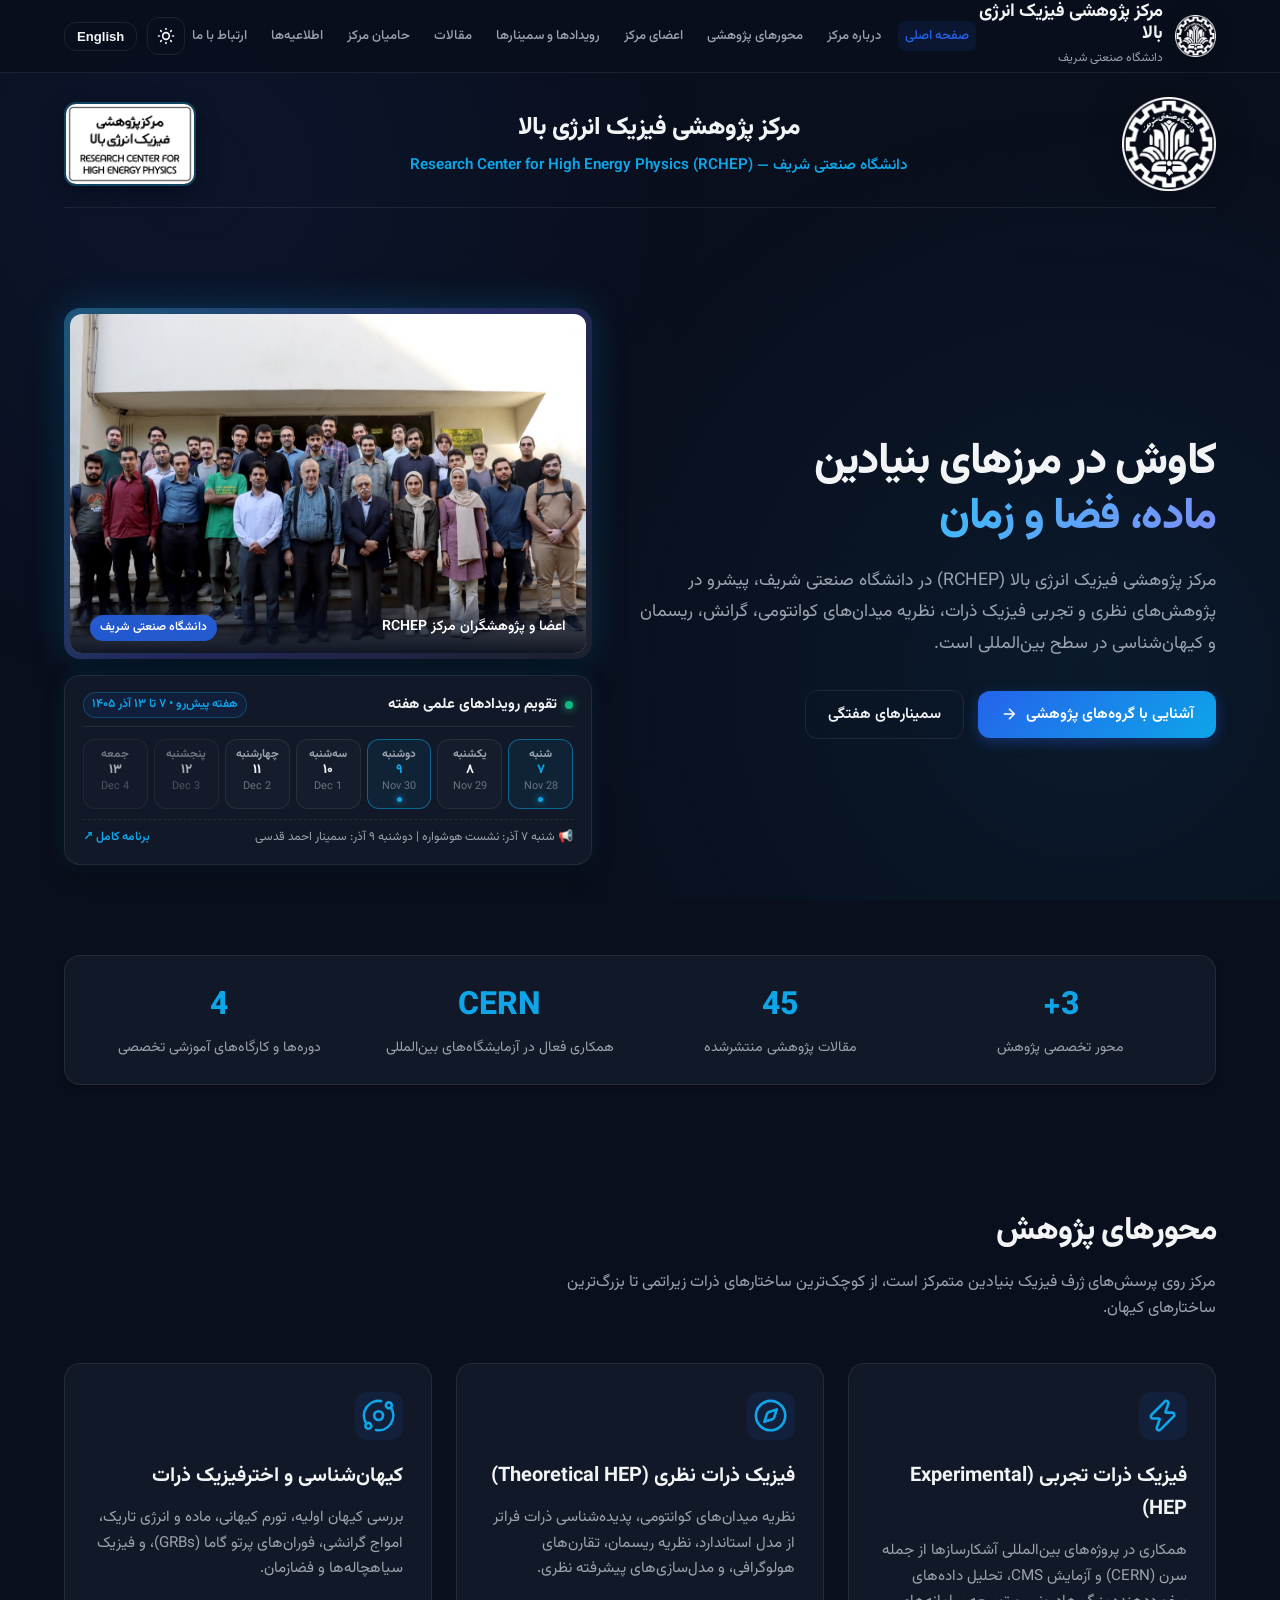
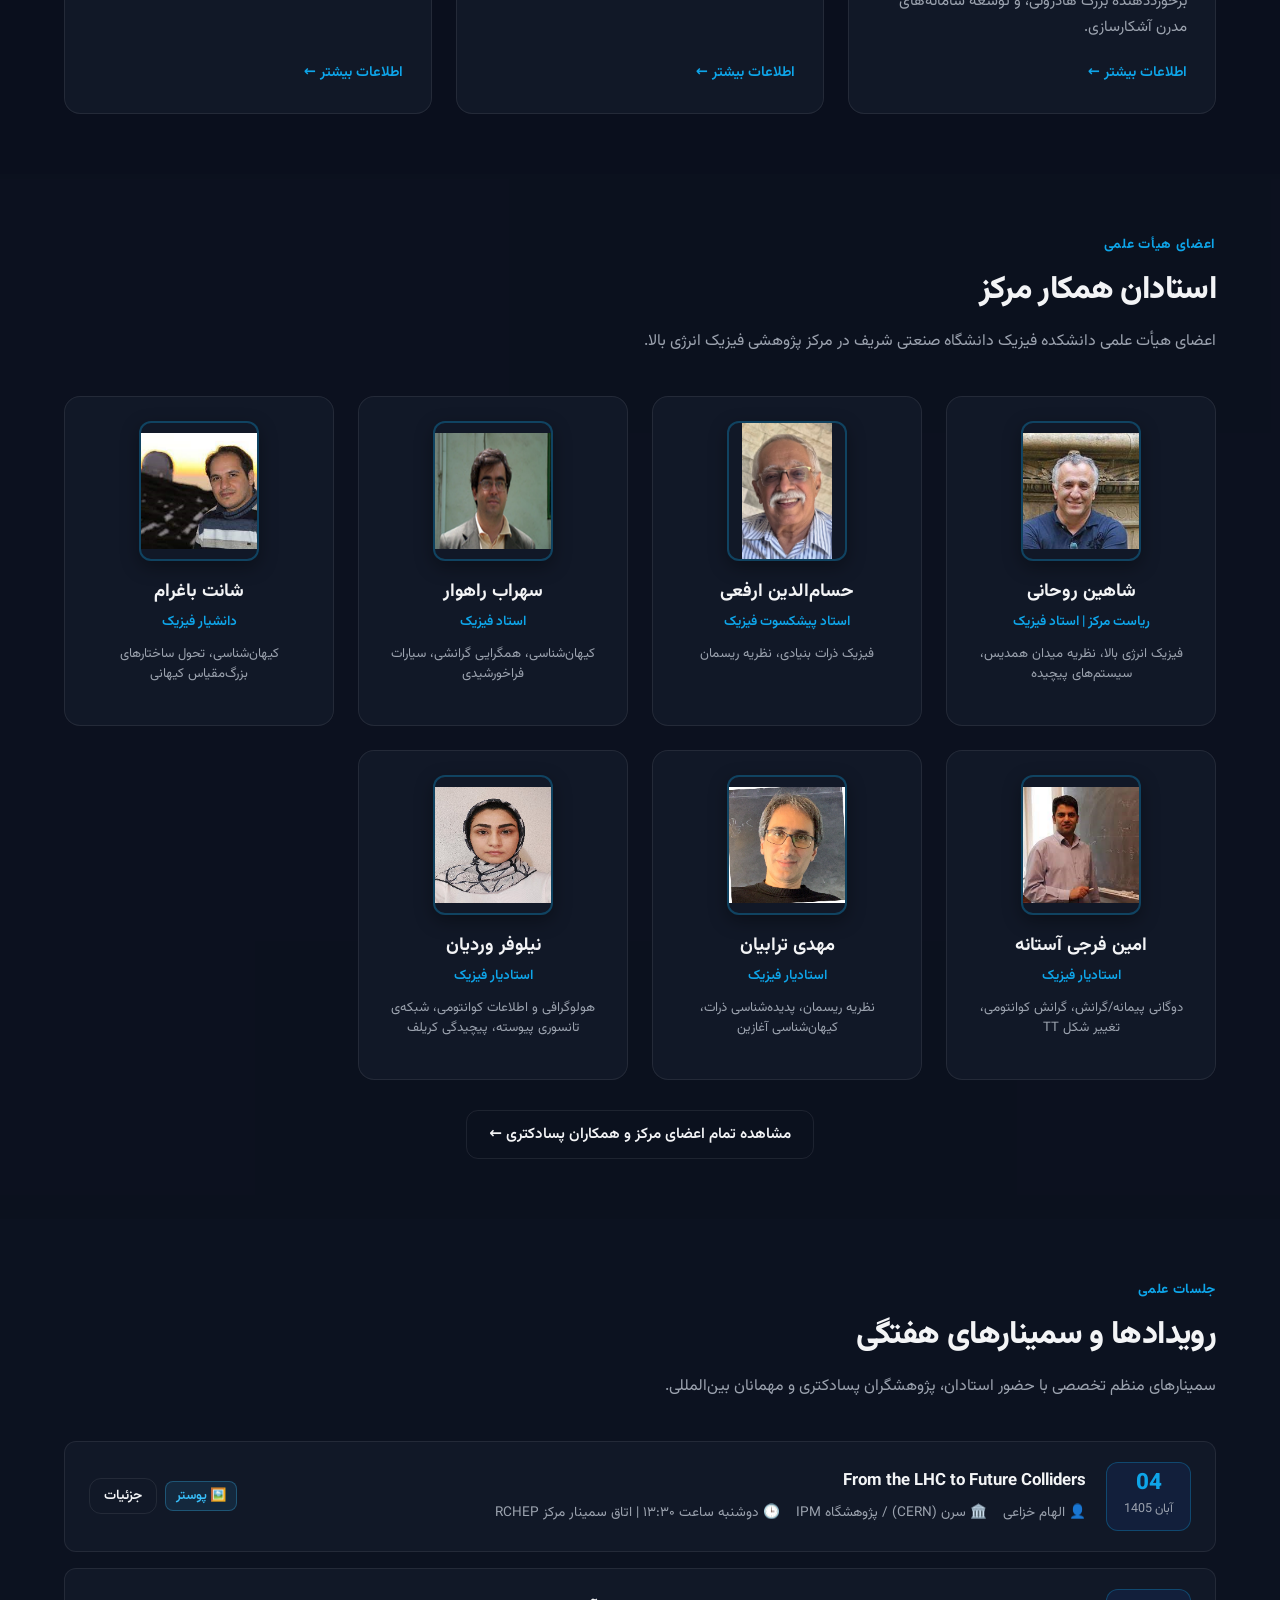
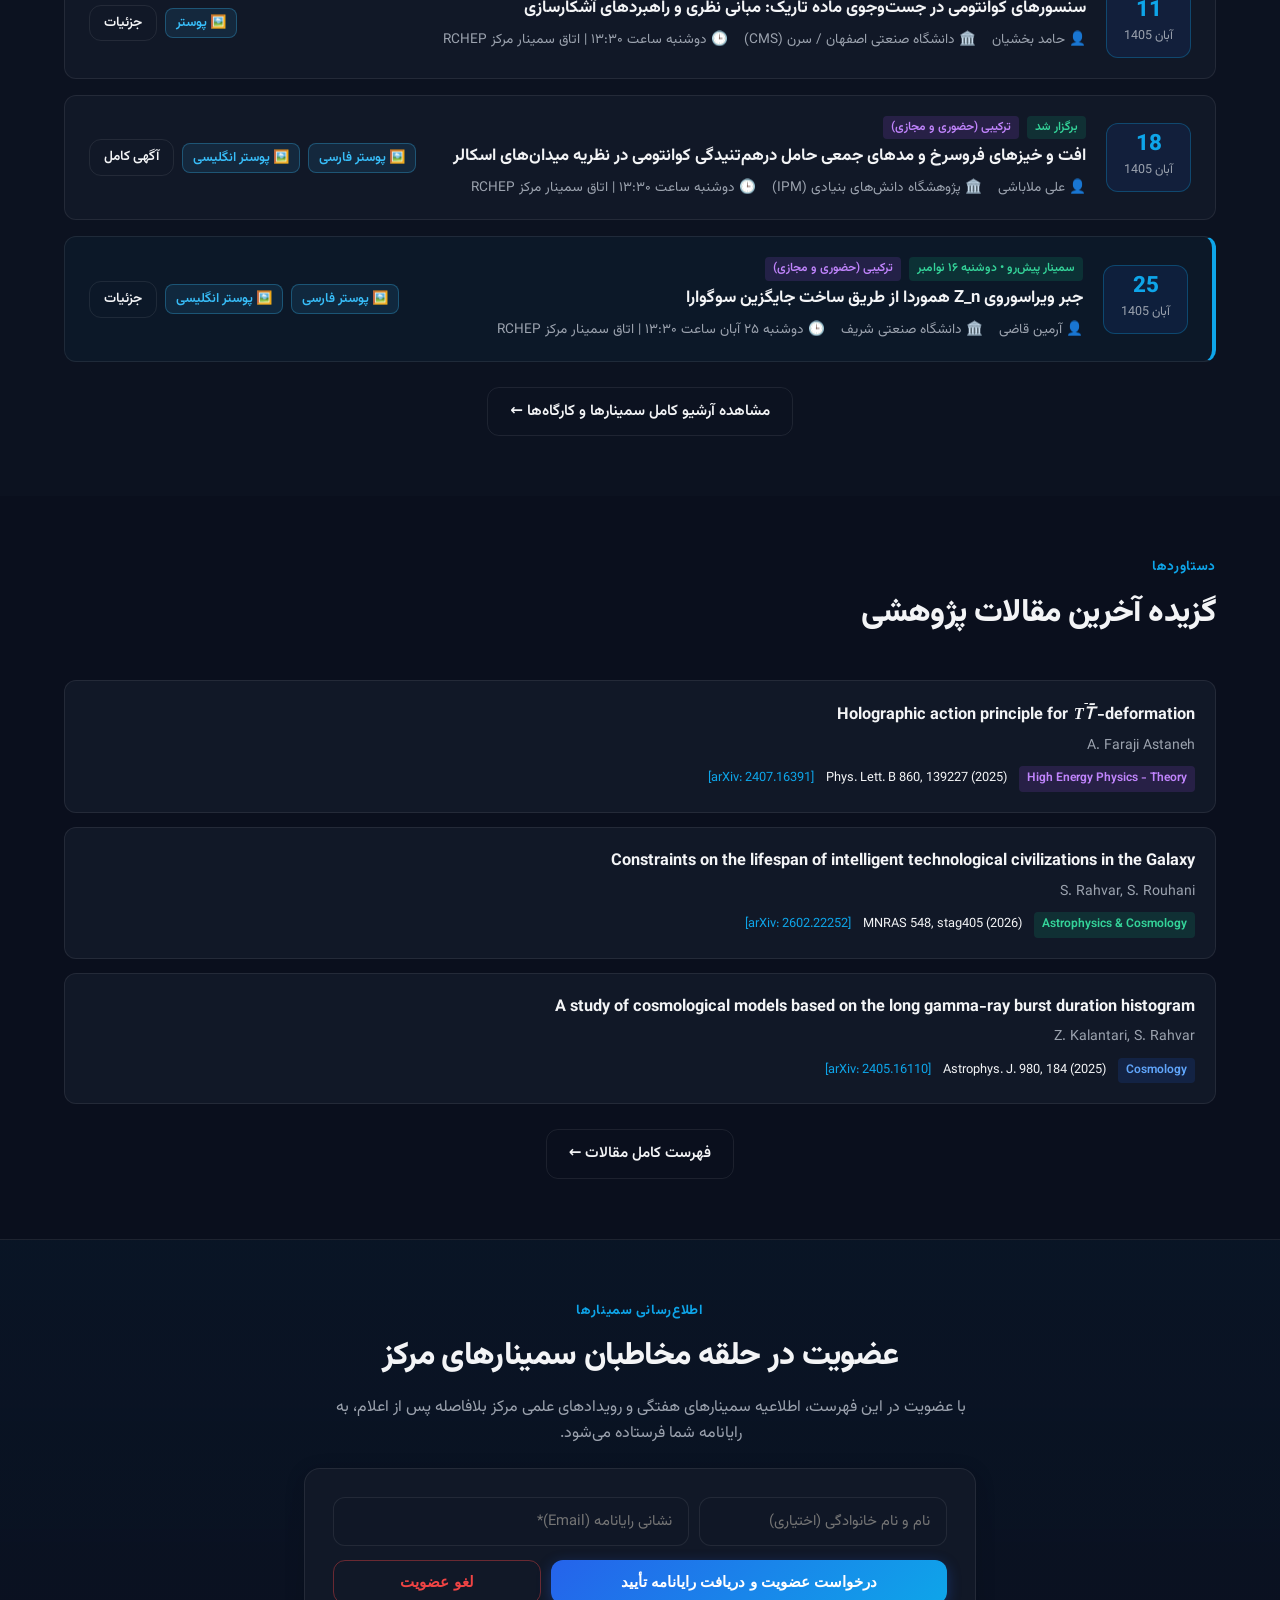
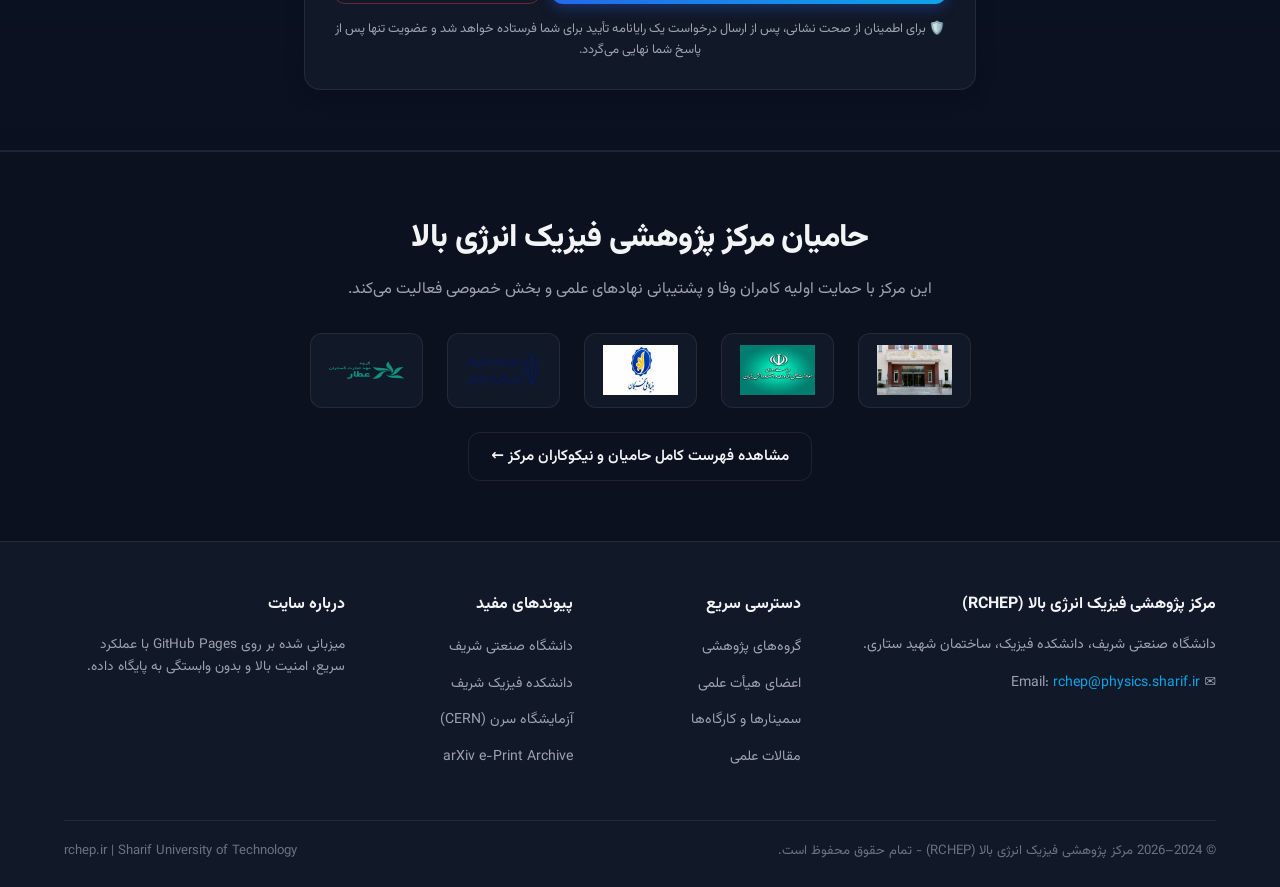
==== commit be33993c: "Use the preferred RCHEP .ir email address" ====
--- a/index.html
+++ b/index.html
@@ -593,7 +593,7 @@
             دانشگاه صنعتی شریف، دانشکده فیزیک، خیابان آزادی، تهران، ایران.
           </p>
           <p style="color: var(--text-muted); font-size: 0.88rem;">
-            ✉️ Email: <a href="mailto:rchep@physics.sharif.edu" style="color: var(--accent);">rchep@physics.sharif.edu</a>
+            ✉️ Email: <a href="mailto:rchep@physics.sharif.ir" style="color: var(--accent);">rchep@physics.sharif.ir</a>
           </p>
         </div>
 
